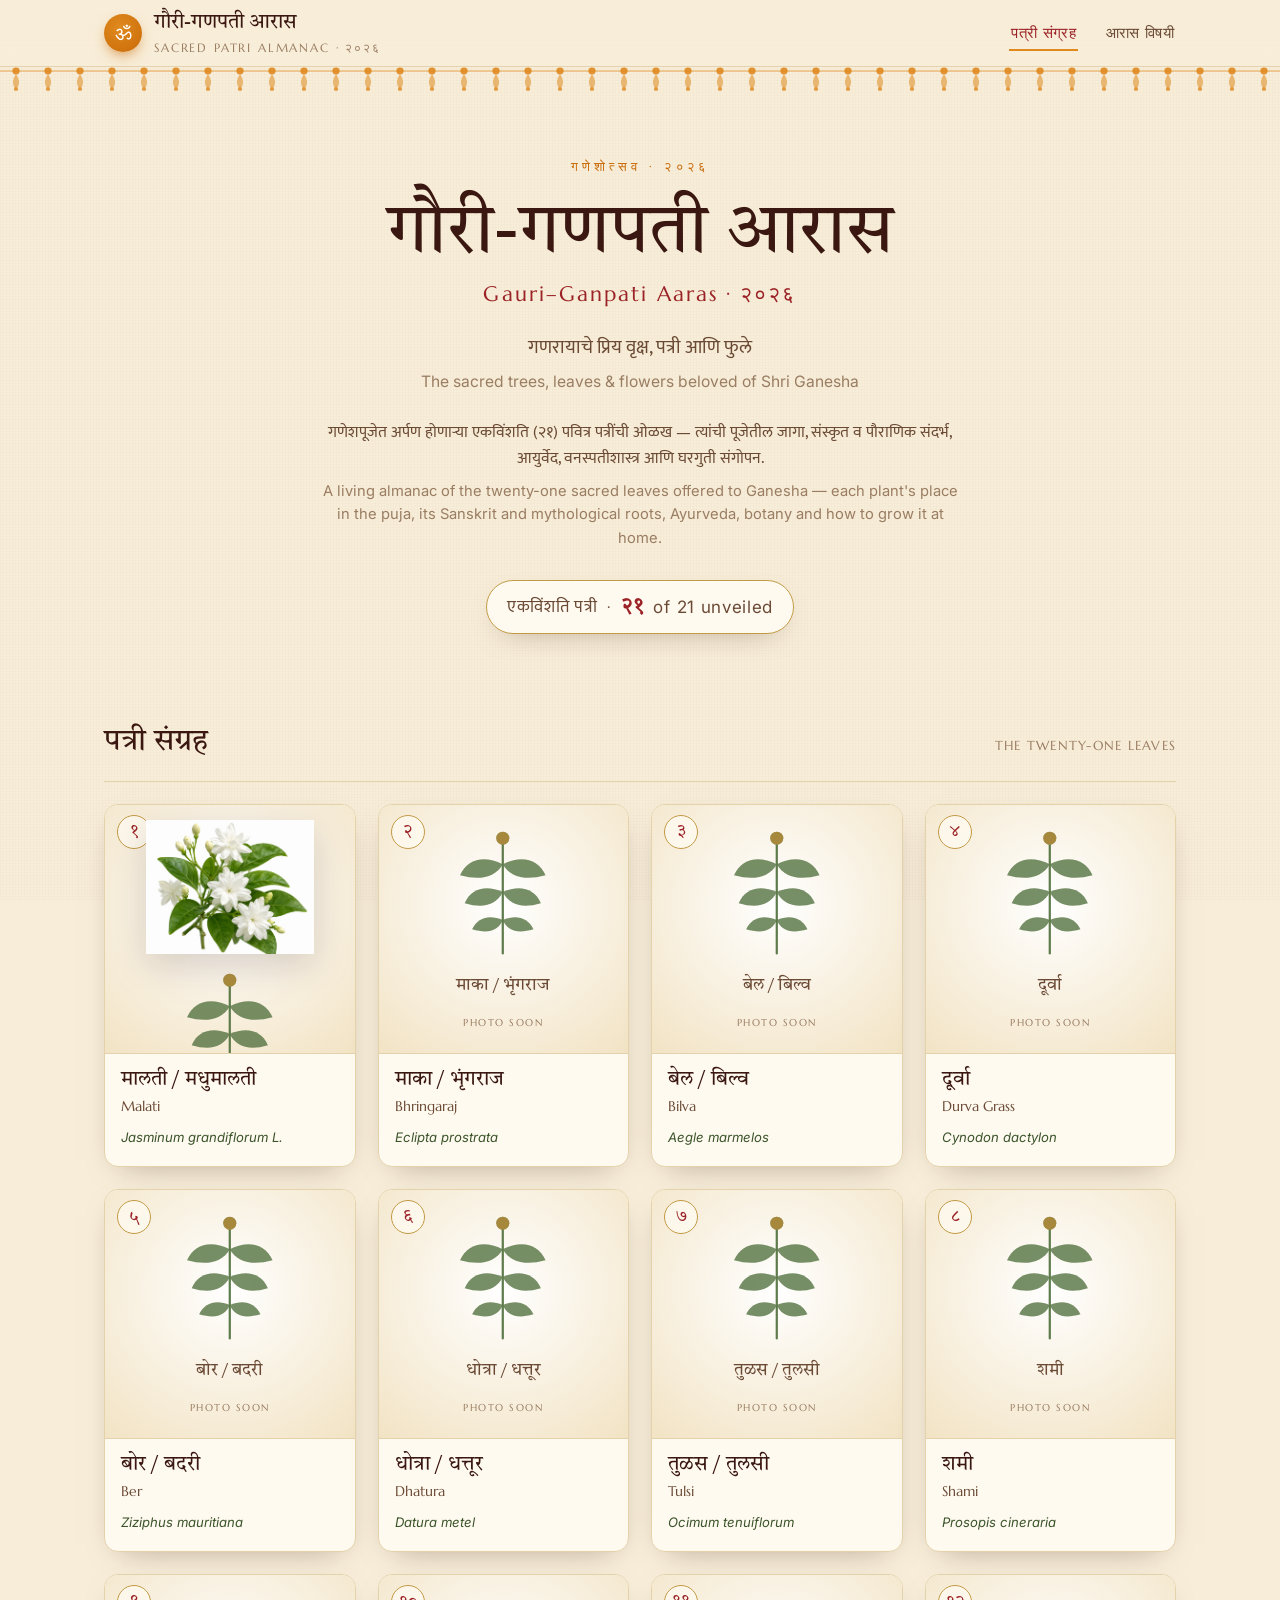
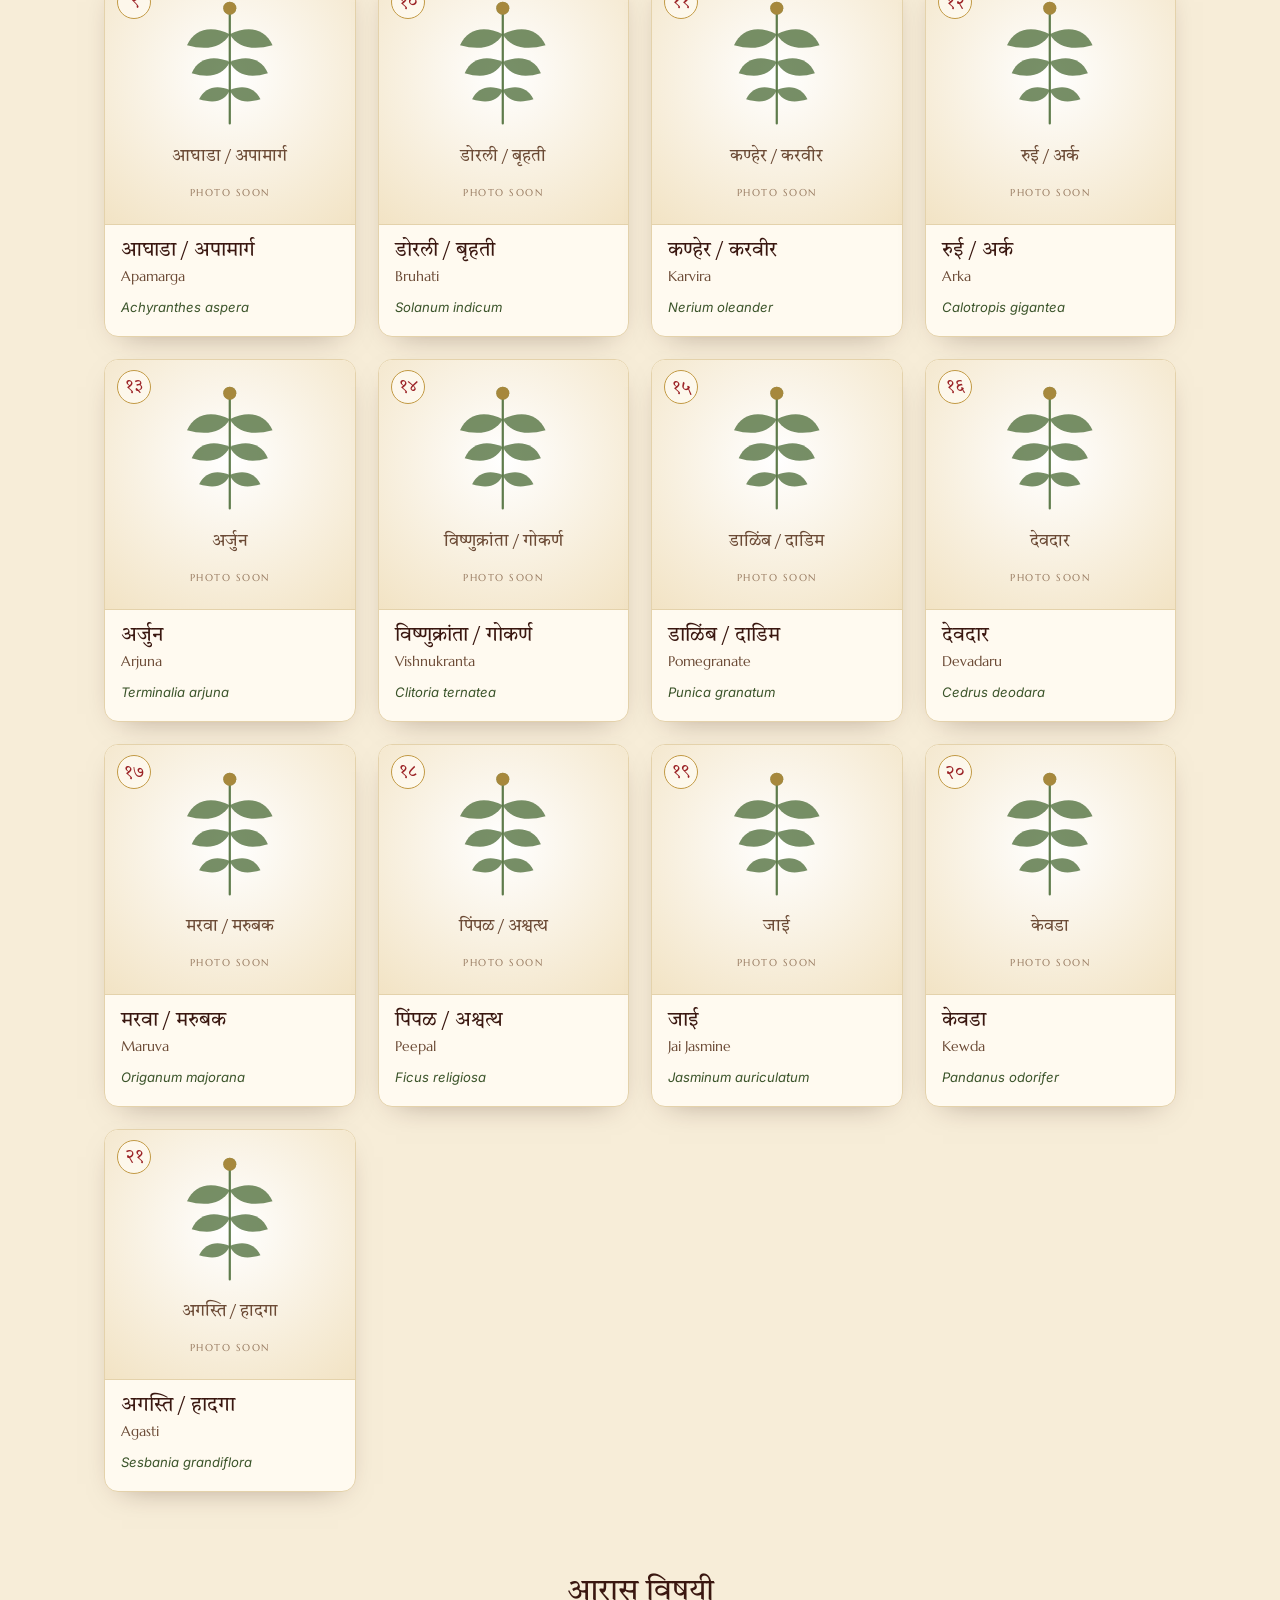
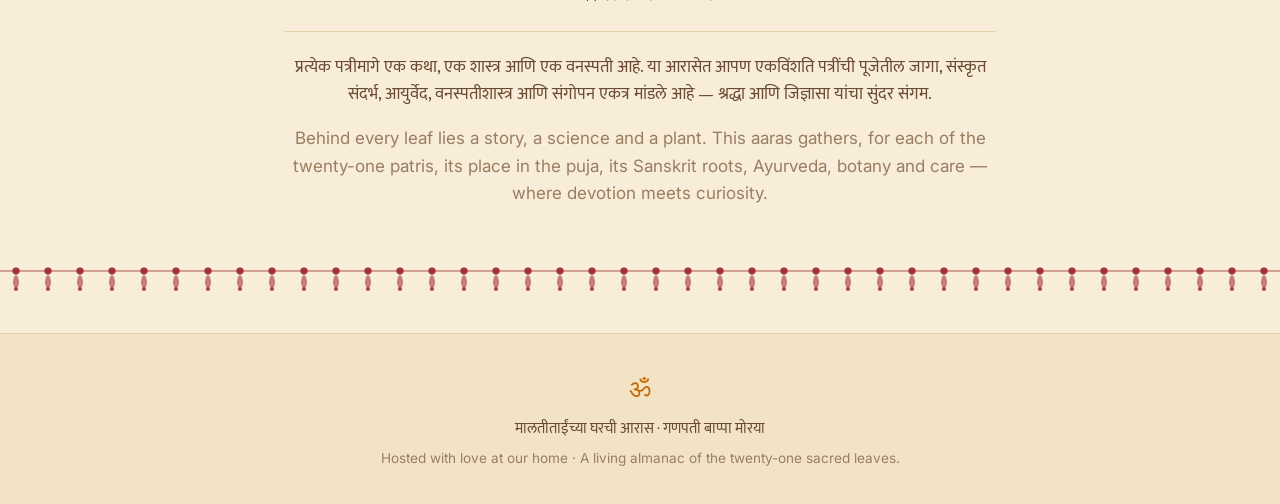
==== index.html @ 3f8cba04 "Ganpati 2026 Aaras website: bilingual 21-patri almanac Bilingual (Marathi + English) static site for" ====
<!doctype html>
<html lang="mr">
<head>
  <meta charset="utf-8">
  <meta name="viewport" content="width=device-width, initial-scale=1">
  <title>गौरी-गणपती आरास २०२६ · गणरायाचे प्रिय वृक्ष, पत्री आणि फुले</title>
  <meta name="description" content="गणेशपूजेतील एकविंशति (२१) पवित्र पत्रींची द्विभाषिक ओळख — पूजेतील स्थान, संस्कृत संदर्भ, आयुर्वेद, वनस्पतीशास्त्र आणि संगोपन. A bilingual almanac of the 21 sacred leaves offered to Ganesha.">
  <link rel="icon" href="data:image/svg+xml,%3Csvg xmlns='http://www.w3.org/2000/svg' viewBox='0 0 100 100'%3E%3Ccircle cx='50' cy='50' r='48' fill='%23e08a1e'/%3E%3Ctext x='50' y='68' font-size='58' text-anchor='middle' fill='%23fff'%3E%E0%A4%90%3C/text%3E%3C/svg%3E">
  <link rel="preconnect" href="https://fonts.googleapis.com">
  <link rel="preconnect" href="https://fonts.gstatic.com" crossorigin>
  <link href="https://fonts.googleapis.com/css2?family=Tiro+Devanagari+Marathi&family=Mukta:wght@300;400;500;600&family=Marcellus&family=Inter:wght@400;500&display=swap" rel="stylesheet">
  <link rel="stylesheet" href="assets/css/styles.css?v=2">
</head>
<body data-page="home">
  <div id="app"></div>
  <script src="assets/js/data.js?v=2"></script>
  <script src="assets/js/app.js?v=2"></script>
</body>
</html>
---- assets/css/styles.css ----
/* =====================================================================
   गौरी-गणपती आरास २०२६  —  Sacred Botanical Almanac
   Design system: sandalwood paper · temple maroon · marigold · leaf green
   ===================================================================== */

:root{
  /* --- surfaces --- */
  --paper:        #f7edd8;   /* sandalwood paper canvas */
  --paper-2:      #f2e3c4;   /* deeper paper, panels */
  --card:         #fffaf0;   /* raised specimen card */
  --edge:         #e4d2ab;   /* soft paper edge */

  /* --- ink --- */
  --ink:          #3a1710;   /* temple maroon-brown text */
  --ink-soft:     #6b4a35;   /* secondary text */
  --ink-faint:    #9a7d63;   /* captions */

  /* --- accents (festival: haldi–kumkum–marigold) --- */
  --saffron:      #e08a1e;
  --saffron-deep: #c96a08;
  --kumkum:       #9b2226;   /* temple red */
  --kumkum-deep:  #7a1519;
  --leaf:         #4e6e3a;   /* botanical green */
  --leaf-deep:    #3a5329;
  --gold:         #c29a45;   /* hairlines, plate borders */
  --gold-soft:    #d9be80;

  /* --- type --- */
  --dev-display: "Tiro Devanagari Marathi", serif;
  --dev-body:    "Mukta", sans-serif;
  --lat-display: "Marcellus", serif;
  --lat-body:    "Inter", system-ui, sans-serif;

  --shadow-card: 0 1px 0 #fff6 inset, 0 10px 30px -18px rgba(58,23,16,.5);
  --shadow-lift: 0 20px 48px -24px rgba(58,23,16,.55);
  --radius:      14px;
  --maxw:        1120px;
}

*{ box-sizing:border-box; }
html{ scroll-behavior:smooth; }
body{
  margin:0;
  background:
    radial-gradient(1200px 600px at 50% -10%, #fbf4e2 0%, transparent 60%),
    var(--paper);
  color:var(--ink);
  font-family:var(--lat-body);
  font-size:17px;
  line-height:1.6;
  -webkit-font-smoothing:antialiased;
}
/* subtle woven-paper texture */
body::before{
  content:""; position:fixed; inset:0; pointer-events:none; z-index:0;
  opacity:.5;
  background-image:
    repeating-linear-gradient(0deg, rgba(120,80,40,.035) 0 1px, transparent 1px 3px),
    repeating-linear-gradient(90deg, rgba(120,80,40,.03) 0 1px, transparent 1px 3px);
}
img{ max-width:100%; display:block; }
a{ color:inherit; }

.wrap{ max-width:var(--maxw); margin:0 auto; padding:0 24px; position:relative; z-index:1; }

/* language helpers */
.mr{ font-family:var(--dev-body); }
.mr-d{ font-family:var(--dev-display); }
.en{ font-family:var(--lat-body); }
[lang="en"]{ color:var(--ink-soft); }

.devnum{ font-family:var(--dev-display); }

/* ---------- torana (garland) divider ---------- */
.torana{ width:100%; height:26px; display:block; color:var(--saffron); }
.torana--maroon{ color:var(--kumkum); }

/* =====================================================================
   HEADER
   ===================================================================== */
.site-head{
  position:sticky; top:0; z-index:20;
  background:linear-gradient(#f7edd8f2,#f7edd8e6);
  backdrop-filter:blur(6px);
  border-bottom:1px solid var(--edge);
}
.site-head .wrap{ display:flex; align-items:center; gap:16px; height:66px; }
.brand{ display:flex; align-items:center; gap:12px; text-decoration:none; margin-right:auto; }
.brand .om{
  width:38px; height:38px; display:grid; place-items:center; flex:none;
  background:radial-gradient(circle at 40% 35%, var(--saffron), var(--saffron-deep));
  color:#fff; border-radius:50%; font-size:20px;
  box-shadow:0 6px 16px -6px var(--saffron-deep);
}
.brand b{ font-family:var(--dev-display); font-weight:400; font-size:20px; line-height:1; }
.brand small{ display:block; font-family:var(--lat-display); font-size:11.5px; letter-spacing:.16em;
  text-transform:uppercase; color:var(--ink-faint); margin-top:3px; }
.nav{ display:flex; gap:26px; }
.nav a{ text-decoration:none; font-family:var(--lat-display); font-size:15px; letter-spacing:.02em;
  color:var(--ink-soft); padding:6px 2px; border-bottom:2px solid transparent; }
.nav a:hover, .nav a.active{ color:var(--kumkum); border-color:var(--saffron); }

/* =====================================================================
   HERO (home)
   ===================================================================== */
.hero{ text-align:center; padding:64px 0 28px; }
.hero .kicker{
  font-family:var(--lat-display); letter-spacing:.32em; text-transform:uppercase;
  font-size:13px; color:var(--saffron-deep); margin:0 0 18px;
}
.hero h1{
  font-family:var(--dev-display); font-weight:400;
  font-size:clamp(2.4rem, 6vw, 4.4rem); line-height:1.08; margin:0;
  color:var(--ink); text-wrap:balance;
}
.hero .year{
  display:inline-block; font-family:var(--lat-display); color:var(--kumkum);
  font-size:clamp(1rem,2vw,1.3rem); letter-spacing:.1em; margin-top:6px;
}
.hero .theme{
  max-width:760px; margin:22px auto 0; font-size:1.18rem; color:var(--ink-soft);
  text-wrap:balance;
}
.hero .theme .en{ display:block; font-size:.98rem; color:var(--ink-faint); margin-top:6px; }
.hero .intro{ max-width:640px; margin:26px auto 0; color:var(--ink-soft); font-size:1rem; }
.hero .intro .en{ display:block; margin-top:8px; color:var(--ink-faint); font-size:.92rem; }

.count-pill{
  display:inline-flex; align-items:center; gap:10px; margin-top:30px;
  padding:9px 20px; border:1px solid var(--gold); border-radius:999px;
  background:var(--card); font-family:var(--lat-display); letter-spacing:.04em;
  color:var(--ink-soft); box-shadow:var(--shadow-card);
}
.count-pill b{ color:var(--kumkum); font-family:var(--dev-display); font-size:1.25em; }

/* =====================================================================
   PATRI GRID (home)
   ===================================================================== */
.grid-head{ display:flex; align-items:baseline; justify-content:space-between; gap:16px;
  margin:56px 0 22px; padding-bottom:14px; border-bottom:1px solid var(--edge); }
.grid-head h2{ font-family:var(--dev-display); font-weight:400; font-size:1.9rem; margin:0; }
.grid-head span{ font-family:var(--lat-display); color:var(--ink-faint); letter-spacing:.1em;
  text-transform:uppercase; font-size:12.5px; }

.grid{ display:grid; grid-template-columns:repeat(auto-fill,minmax(238px,1fr)); gap:22px; padding-bottom:20px; }

.card{
  position:relative; display:flex; flex-direction:column;
  background:var(--card); border:1px solid var(--edge); border-radius:var(--radius);
  overflow:hidden; text-decoration:none; color:inherit;
  box-shadow:var(--shadow-card); transition:transform .25s ease, box-shadow .25s ease;
}
.card--ready:hover{ transform:translateY(-6px);
  box-shadow:0 0 0 1px var(--gold), 0 24px 44px -20px rgba(201,106,8,.55), var(--shadow-lift); }
.card--ready:hover .card__plate{ background:radial-gradient(circle at 50% 38%, #fff, #fbeecb); }
.card--ready:hover .card__no{ background:var(--saffron); color:#fff; border-color:var(--saffron); }
.card__plate{
  position:relative; aspect-ratio:1/1; background:
    radial-gradient(circle at 50% 40%, #fff, var(--paper-2));
  display:grid; place-items:center; border-bottom:1px solid var(--edge); overflow:hidden;
}
.card__plate img{ width:82%; height:82%; object-fit:contain;
  filter:drop-shadow(0 12px 18px rgba(58,23,16,.18));
  transition:transform .5s cubic-bezier(.2,.7,.2,1); }
.card--ready:hover .card__plate img{ transform:scale(1.06) rotate(-1deg); }
.card__no{ transition:background .3s ease, color .3s ease, border-color .3s ease; }
.card__no{
  position:absolute; top:10px; left:12px; font-family:var(--dev-display);
  font-size:1.15rem; color:var(--kumkum);
  width:34px; height:34px; display:grid; place-items:center;
  border:1px solid var(--gold); border-radius:50%; background:#fffaf0cc;
}
.card__soon{
  position:absolute; inset:0; display:grid; place-items:center; gap:6px;
  background:repeating-linear-gradient(135deg,#f4e6c880 0 12px,#efe0bd80 12px 24px);
  color:var(--ink-faint); text-align:center;
}
.card__soon .leaf{ font-size:1.8rem; opacity:.6; }
.card__soon b{ font-family:var(--dev-display); color:var(--ink-soft); font-weight:400; }
.card__soon small{ font-family:var(--lat-display); letter-spacing:.14em; text-transform:uppercase; font-size:10.5px; }
.card__body{ padding:15px 16px 18px; }
.card__body h3{ font-family:var(--dev-display); font-weight:400; font-size:1.28rem; margin:0; line-height:1.15; }
.card__body .en{ display:block; font-family:var(--lat-display); color:var(--ink-soft); font-size:.9rem; margin-top:2px; }
.card__body em{ display:block; font-style:italic; color:var(--leaf-deep); font-size:.82rem; margin-top:9px; }

/* =====================================================================
   DETAIL PAGE
   ===================================================================== */
.detail-hero{ padding:38px 0 8px; }
.crumb{ font-family:var(--lat-display); letter-spacing:.06em; font-size:14px; color:var(--ink-faint);
  text-decoration:none; display:inline-flex; align-items:center; gap:8px; }
.crumb:hover{ color:var(--kumkum); }

.plate-row{ display:grid; grid-template-columns:1fr 1fr; gap:44px; align-items:center; margin-top:26px; }

.specimen{
  position:relative; background:radial-gradient(circle at 50% 42%, #fff, var(--paper-2));
  border:1px solid var(--gold); border-radius:var(--radius); padding:30px;
  box-shadow:var(--shadow-lift); aspect-ratio:1/1; display:grid; place-items:center;
}
.specimen::after{ content:""; position:absolute; inset:10px; border:1px solid var(--gold-soft);
  border-radius:8px; pointer-events:none; }
.specimen img{ width:88%; height:88%; object-fit:contain;
  filter:drop-shadow(0 20px 26px rgba(58,23,16,.22)); }
.specimen .plate-no{
  position:absolute; top:16px; right:18px; font-family:var(--dev-display); color:var(--kumkum);
  text-align:right; line-height:1;
}
.specimen .plate-no b{ font-size:2rem; font-weight:400; display:block; }
.specimen .plate-no small{ font-family:var(--lat-display); letter-spacing:.2em; font-size:10px;
  text-transform:uppercase; color:var(--ink-faint); }

.intro-col .tagline{ font-family:var(--lat-display); letter-spacing:.2em; text-transform:uppercase;
  font-size:12.5px; color:var(--saffron-deep); margin:0 0 12px; }
.intro-col h1{ font-family:var(--dev-display); font-weight:400; font-size:clamp(2.2rem,5vw,3.4rem);
  line-height:1.1; margin:0; text-wrap:balance; }
.intro-col .latin{ font-family:var(--lat-display); font-size:1.35rem; color:var(--ink-soft); margin:4px 0 0; }
.intro-col .binom{ font-style:italic; color:var(--leaf-deep); font-size:1.02rem; margin:12px 0 0; }
.intro-col .binom span{ font-style:normal; color:var(--ink-faint); }

.mantra-card{
  margin-top:22px; background:linear-gradient(180deg,#fff7e6,#fbeecb);
  border:1px solid var(--gold); border-left:4px solid var(--saffron);
  border-radius:12px; padding:18px 20px; box-shadow:var(--shadow-card);
}
.mantra-card .deity{ font-family:var(--lat-display); letter-spacing:.12em; text-transform:uppercase;
  font-size:11.5px; color:var(--kumkum); margin:0 0 8px; }
.mantra-card .mantra{ font-family:var(--dev-display); font-size:1.4rem; line-height:1.4; color:var(--ink); margin:0; }
.mantra-card .mean{ font-size:.9rem; color:var(--ink-soft); margin:10px 0 0; }
.mantra-card .mean .en{ display:block; color:var(--ink-faint); margin-top:3px; }
.mantra-card--await{ background:linear-gradient(180deg,#fbf3e0,#f4e7c8); border-left-color:var(--gold);
  animation:none !important; }

/* section flow */
.sections{ margin:52px 0; display:grid; gap:26px; }
.sec{
  background:var(--card); border:1px solid var(--edge); border-radius:var(--radius);
  padding:26px 30px; box-shadow:var(--shadow-card); position:relative;
}
.sec > h2{ display:flex; align-items:center; gap:12px; margin:0 0 4px;
  font-family:var(--dev-display); font-weight:400; font-size:1.55rem; }
.sec > h2 .icon{ font-size:1.5rem; line-height:1; }
.sec > h2 .en{ font-family:var(--lat-display); font-size:1rem; color:var(--ink-faint); letter-spacing:.04em; }
.sec .rule{ height:1px; background:linear-gradient(90deg,var(--gold),transparent); margin:14px 0 18px; }

.bilist{ list-style:none; margin:0; padding:0; display:grid; gap:15px; }
.bilist li{ padding-left:22px; position:relative; }
.bilist li::before{ content:"❁"; position:absolute; left:0; top:1px; color:var(--saffron); font-size:.85rem; }
.bilist .mr{ display:block; }
.bilist .en{ display:block; color:var(--ink-faint); font-size:.92rem; margin-top:3px; }

.sec-note{ margin-top:18px; font-size:.86rem; color:var(--ink-soft);
  background:#f6e7c6; border:1px dashed var(--gold); border-radius:10px; padding:12px 15px; }
.sec-note .en{ display:block; color:var(--ink-faint); margin-top:5px; }

/* botany fact table */
.facts{ display:grid; grid-template-columns:repeat(auto-fit,minmax(160px,1fr)); gap:1px;
  background:var(--edge); border:1px solid var(--edge); border-radius:10px; overflow:hidden; margin-bottom:20px; }
.facts div{ background:var(--card); padding:12px 14px; }
.facts dt{ font-family:var(--lat-display); font-size:11px; letter-spacing:.12em; text-transform:uppercase;
  color:var(--ink-faint); margin:0; }
.facts dd{ margin:5px 0 0; font-size:1.02rem; color:var(--ink); }
.facts dd.mr{ font-family:var(--dev-body); }

/* care grid */
.care{ display:grid; grid-template-columns:repeat(auto-fit,minmax(210px,1fr)); gap:16px; }
.care .cell{ background:var(--paper); border:1px solid var(--edge); border-radius:12px; padding:16px; }
.care .cell .top{ display:flex; align-items:center; gap:10px; margin-bottom:8px; }
.care .cell .em{ font-size:1.5rem; }
.care .cell .label{ font-family:var(--dev-display); font-size:1.15rem; }
.care .cell .label .en{ display:block; font-family:var(--lat-display); font-size:.72rem;
  letter-spacing:.1em; text-transform:uppercase; color:var(--ink-faint); }
.care .cell p{ margin:0; font-size:.92rem; }
.care .cell .en{ display:block; color:var(--ink-faint); font-size:.85rem; margin-top:5px; }

/* fun-fact callout */
.sec--fact{ background:linear-gradient(180deg,#fff6df,#f8e9c4); border-color:var(--gold); }
.callout{ border:1px solid var(--gold); border-radius:12px; padding:20px 22px; background:#fffdf6; }
.callout h3{ font-family:var(--dev-display); font-weight:400; color:var(--kumkum); font-size:1.3rem; margin:0 0 4px; }
.callout h3 .en{ display:block; font-family:var(--lat-display); font-size:.85rem; color:var(--ink-faint);
  letter-spacing:.08em; text-transform:uppercase; margin-top:3px; }

/* references */
.refs{ font-size:.9rem; }
.refs ol{ margin:0; padding-left:20px; display:grid; gap:12px; color:var(--ink-soft); }
.refs .en{ display:block; color:var(--ink-faint); font-size:.85rem; margin-top:3px; }

/* prev/next */
.pager{ display:flex; justify-content:space-between; gap:16px; margin:10px 0 50px; }
.pager a{ text-decoration:none; font-family:var(--lat-display); color:var(--ink-soft);
  border:1px solid var(--edge); border-radius:10px; padding:12px 18px; background:var(--card);
  box-shadow:var(--shadow-card); }
.pager a:hover{ color:var(--kumkum); border-color:var(--gold); }
.pager a.disabled{ opacity:.4; pointer-events:none; }

/* =====================================================================
   FOOTER
   ===================================================================== */
.site-foot{ margin-top:40px; border-top:1px solid var(--edge); background:var(--paper-2); }
.site-foot .wrap{ padding:34px 24px; text-align:center; color:var(--ink-soft); }
.site-foot .om{ font-size:1.6rem; color:var(--saffron-deep); }
.site-foot p{ margin:8px 0 0; font-size:.92rem; }
.site-foot .en{ color:var(--ink-faint); font-size:.85rem; }

/* =====================================================================
   RESPONSIVE
   ===================================================================== */
@media (max-width:820px){
  .plate-row{ grid-template-columns:1fr; gap:26px; }
  .specimen{ max-width:420px; margin:0 auto; }
  .nav{ display:none; }
  .sec{ padding:22px 20px; }
}
@media (max-width:520px){
  body{ font-size:16px; }
  .hero{ padding:44px 0 18px; }
}

/* =====================================================================
   MOTION  —  scroll reveal, load-in, glow
   ===================================================================== */
@keyframes fadeUp{ from{ opacity:0; transform:translateY(22px); } to{ opacity:1; transform:none; } }
@keyframes floatY{ 0%,100%{ transform:translateY(0); } 50%{ transform:translateY(-7px); } }
@keyframes mantraGlow{
  0%,100%{ box-shadow:var(--shadow-card); }
  50%{ box-shadow:var(--shadow-card), 0 0 26px -6px rgba(224,138,30,.55); } }

/* scroll-reveal: JS adds .reveal (start hidden) then .in (animate in) */
.reveal{ opacity:0; transform:translateY(22px); }
.reveal.in{ animation:fadeUp .7s cubic-bezier(.2,.7,.2,1) both; }

/* hero load-in (staggered via nth-child) */
.hero.enter > .wrap > *{ opacity:0; animation:fadeUp .8s cubic-bezier(.2,.7,.2,1) both; }
.hero.enter > .wrap > *:nth-child(1){ animation-delay:.05s; }
.hero.enter > .wrap > *:nth-child(2){ animation-delay:.14s; }
.hero.enter > .wrap > *:nth-child(3){ animation-delay:.22s; }
.hero.enter > .wrap > *:nth-child(4){ animation-delay:.30s; }
.hero.enter > .wrap > *:nth-child(5){ animation-delay:.40s; }
.hero.enter > .wrap > *:nth-child(6){ animation-delay:.50s; }

/* detail specimen gentle float + mantra breathing glow */
.specimen{ animation:floatY 7s ease-in-out infinite; }
.mantra-card{ animation:mantraGlow 5.5s ease-in-out infinite; }

/* nav underline slide */
.nav a{ position:relative; border-bottom:0 !important; }
.nav a::after{ content:""; position:absolute; left:0; right:100%; bottom:0; height:2px;
  background:var(--saffron); transition:right .3s cubic-bezier(.2,.7,.2,1); }
.nav a:hover::after, .nav a.active::after{ right:0; }

/* section headers: soft entrance of the gold rule */
.sec .rule{ transform-origin:left; }
.reveal.in .rule{ animation:ruleGrow .8s .15s ease both; }
@keyframes ruleGrow{ from{ transform:scaleX(0); } to{ transform:scaleX(1); } }

/* pager hover nudge */
.pager a{ transition:transform .25s ease, color .25s ease, border-color .25s ease, box-shadow .25s ease; }
.pager a:first-child:hover{ transform:translateX(-4px); }
.pager a:last-child:hover{ transform:translateX(4px); }

/* care + fact cells gentle hover */
.care .cell, .facts div{ transition:transform .25s ease, box-shadow .25s ease; }
.care .cell:hover{ transform:translateY(-3px); box-shadow:var(--shadow-card); }

/* =====================================================================
   PLACEHOLDER SPECIMEN PLATE  (when a real photo isn't added yet)
   ===================================================================== */
.plate-ph{ display:grid; place-items:center; width:86%; height:86%; text-align:center; gap:10px; }
.plate-ph svg{ width:44%; max-width:150px; color:var(--leaf); opacity:.9; }
.card__plate .plate-ph svg{ width:52%; }
.plate-ph .ph-name{ font-family:var(--dev-display); color:var(--ink-soft); font-size:1.05rem; line-height:1.1; }
.plate-ph .ph-tag{ font-family:var(--lat-display); letter-spacing:.16em; text-transform:uppercase;
  font-size:9.5px; color:var(--ink-faint); }
.specimen .plate-ph .ph-name{ font-size:1.5rem; color:var(--leaf-deep); }
.specimen .plate-ph .ph-tag{ font-size:11px; }

/* motion honour — must stay last */
@media (prefers-reduced-motion:reduce){
  *{ transition:none !important; animation:none !important; scroll-behavior:auto !important; }
  .reveal{ opacity:1 !important; transform:none !important; }
}
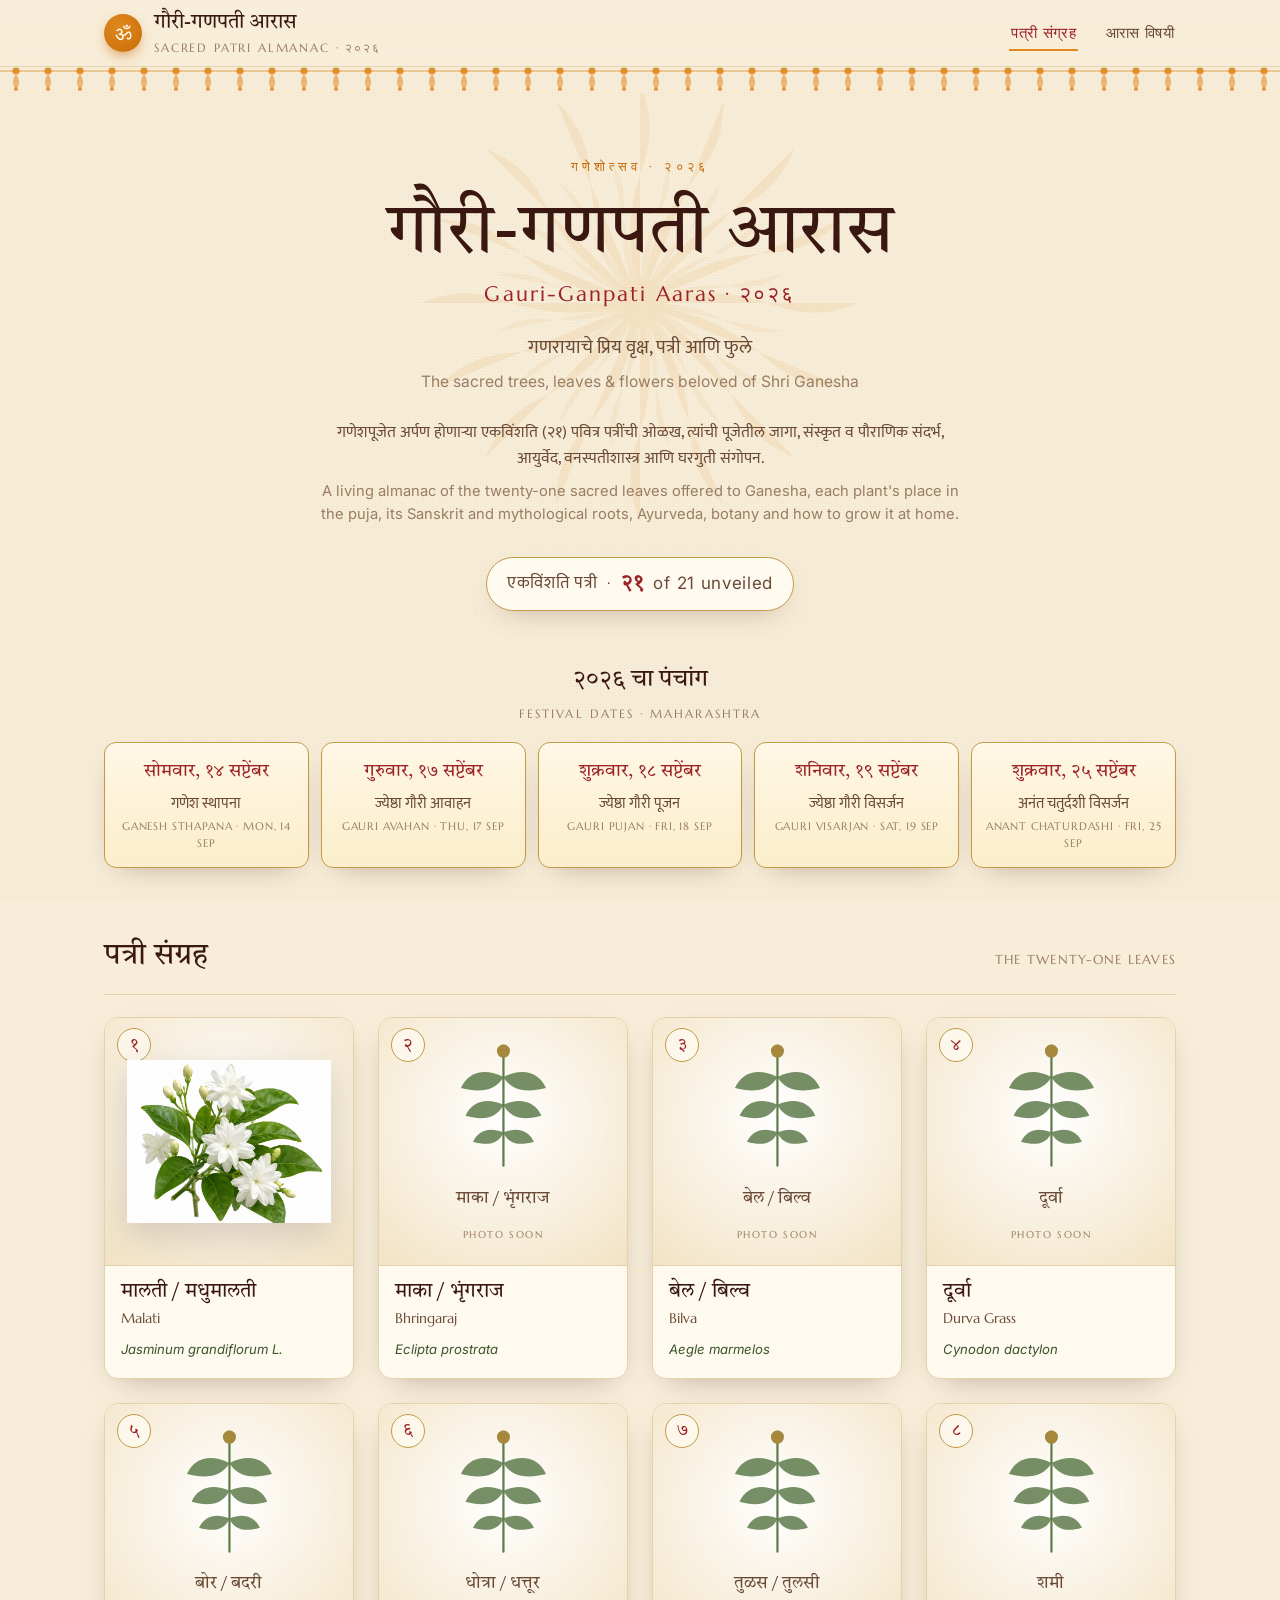
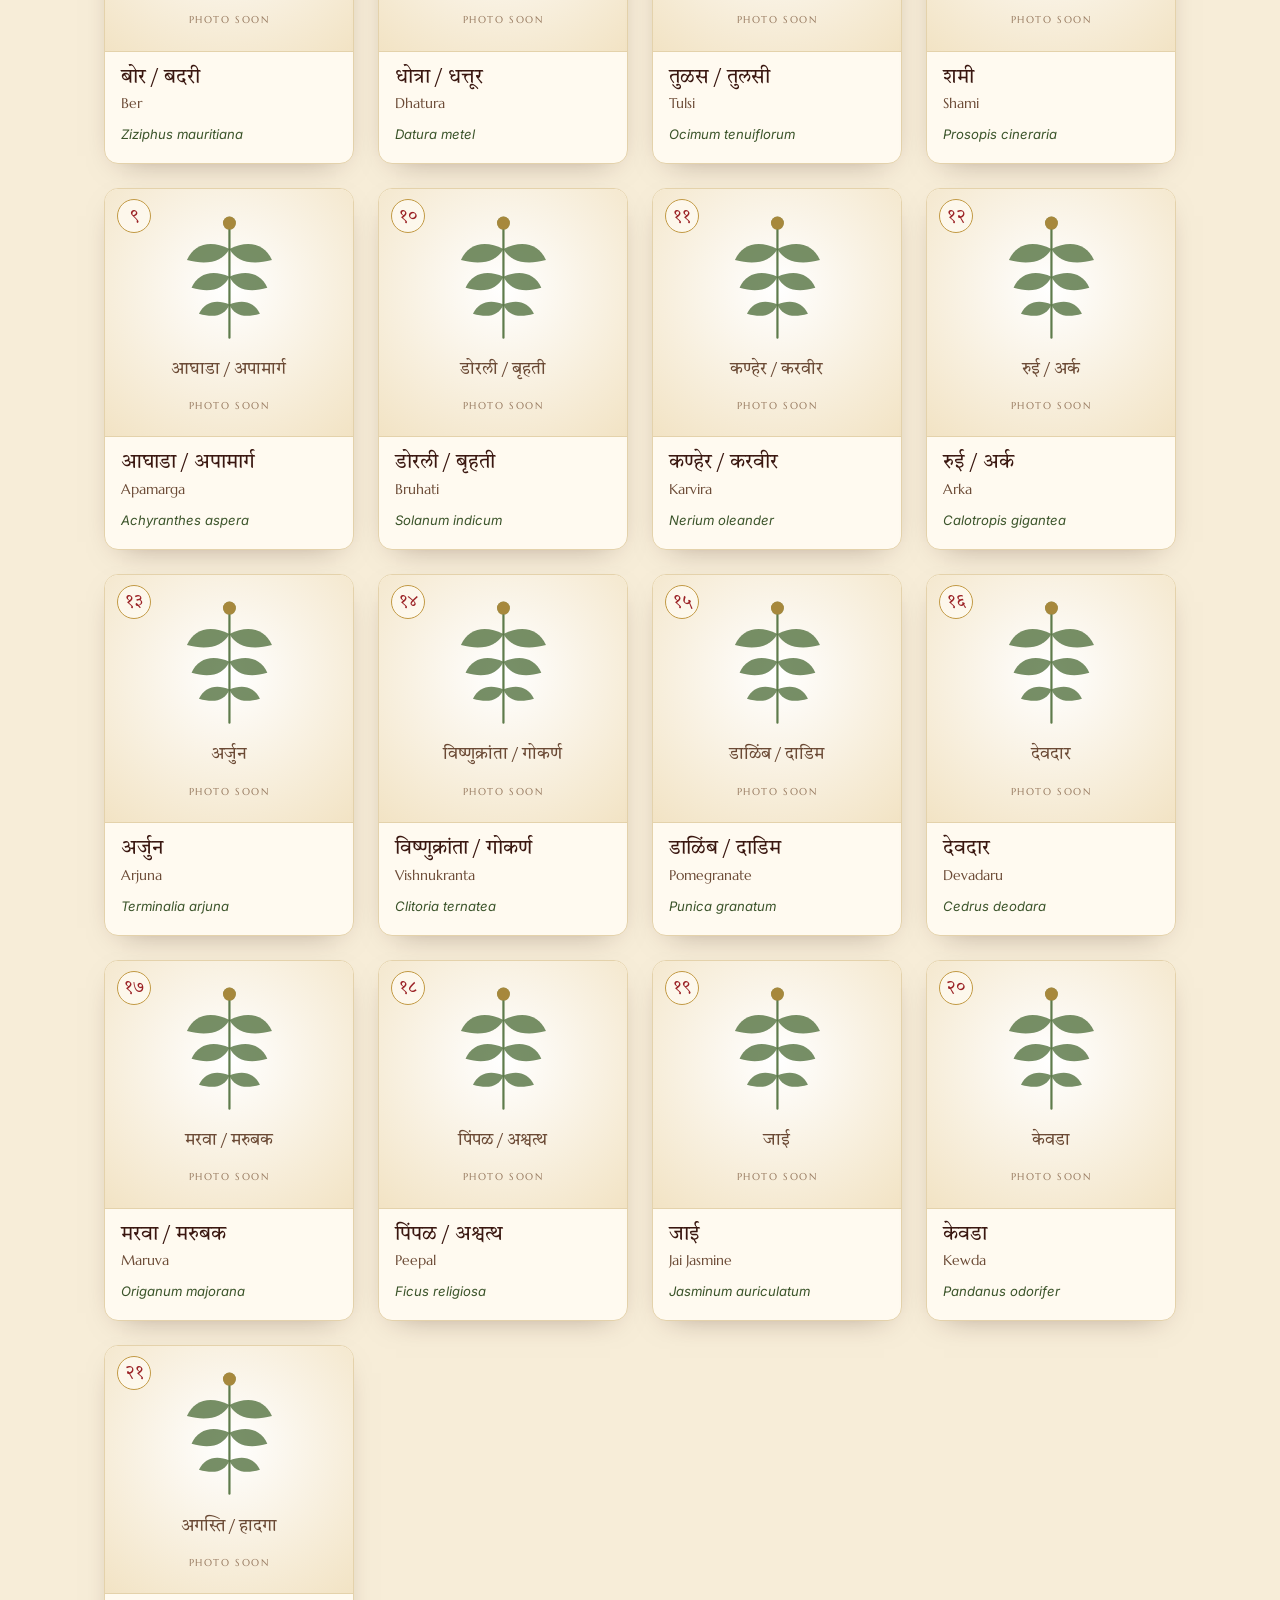
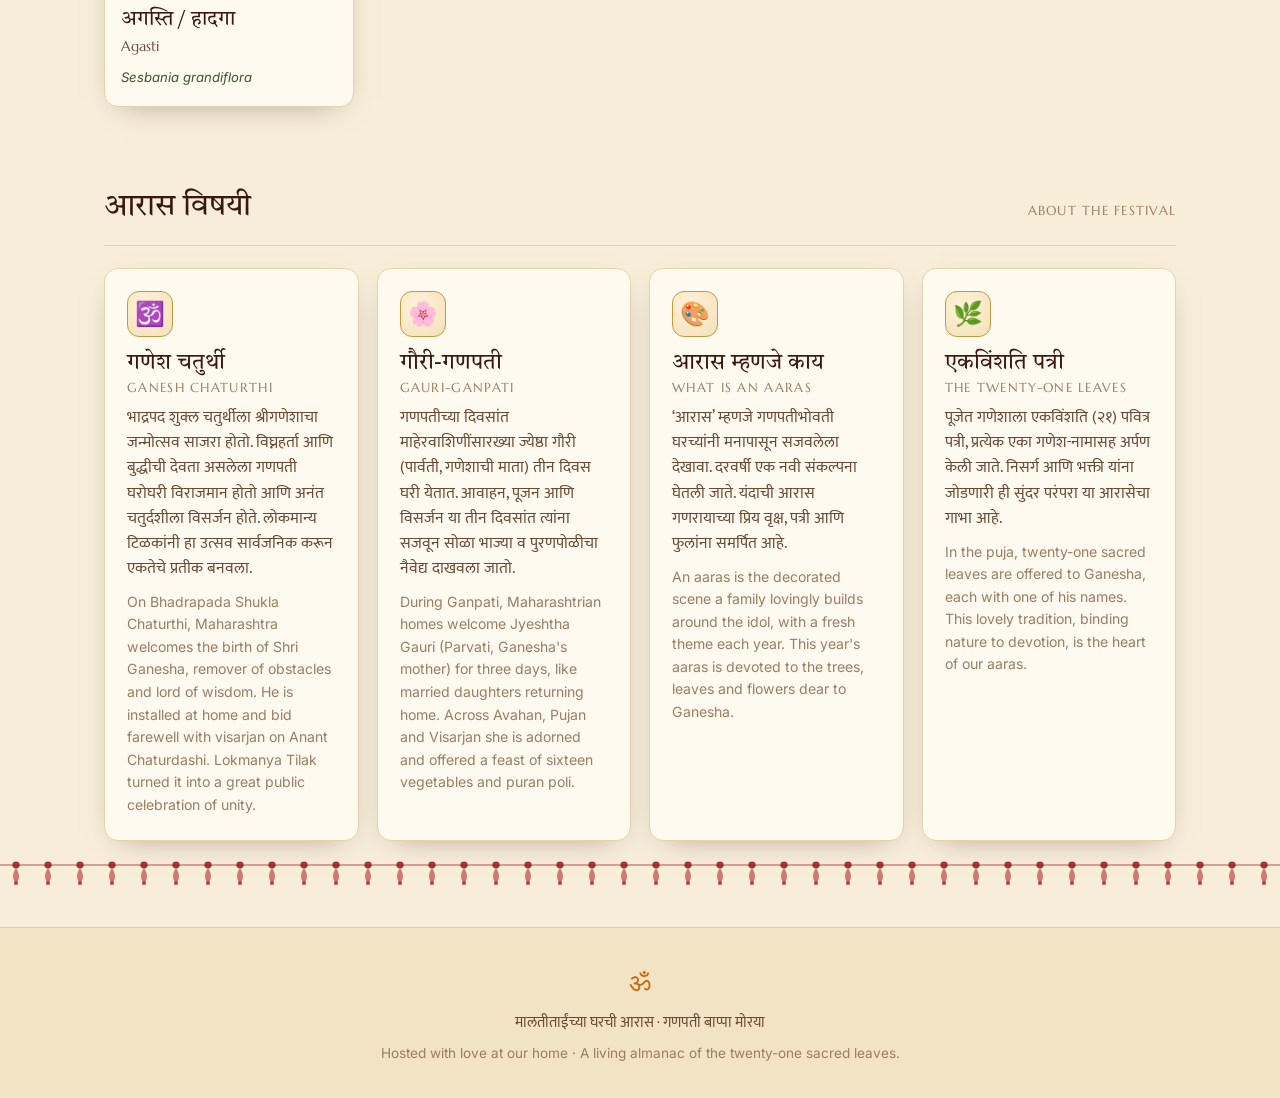
==== commit 4bae43c5: "Deepen festival content, mobile-first redesign, remove dashes - Add festival deep-dive (Ganesh Chatu" ====
--- a/index.html
+++ b/index.html
@@ -4,16 +4,16 @@
   <meta charset="utf-8">
   <meta name="viewport" content="width=device-width, initial-scale=1">
   <title>गौरी-गणपती आरास २०२६ · गणरायाचे प्रिय वृक्ष, पत्री आणि फुले</title>
-  <meta name="description" content="गणेशपूजेतील एकविंशति (२१) पवित्र पत्रींची द्विभाषिक ओळख — पूजेतील स्थान, संस्कृत संदर्भ, आयुर्वेद, वनस्पतीशास्त्र आणि संगोपन. A bilingual almanac of the 21 sacred leaves offered to Ganesha.">
+  <meta name="description" content="गणेशपूजेतील एकविंशति (२१) पवित्र पत्रींची द्विभाषिक ओळख, पूजेतील स्थान, संस्कृत संदर्भ, आयुर्वेद, वनस्पतीशास्त्र आणि संगोपन. A bilingual almanac of the 21 sacred leaves offered to Ganesha.">
   <link rel="icon" href="data:image/svg+xml,%3Csvg xmlns='http://www.w3.org/2000/svg' viewBox='0 0 100 100'%3E%3Ccircle cx='50' cy='50' r='48' fill='%23e08a1e'/%3E%3Ctext x='50' y='68' font-size='58' text-anchor='middle' fill='%23fff'%3E%E0%A4%90%3C/text%3E%3C/svg%3E">
   <link rel="preconnect" href="https://fonts.googleapis.com">
   <link rel="preconnect" href="https://fonts.gstatic.com" crossorigin>
   <link href="https://fonts.googleapis.com/css2?family=Tiro+Devanagari+Marathi&family=Mukta:wght@300;400;500;600&family=Marcellus&family=Inter:wght@400;500&display=swap" rel="stylesheet">
-  <link rel="stylesheet" href="assets/css/styles.css?v=2">
+  <link rel="stylesheet" href="assets/css/styles.css?v=4">
 </head>
 <body data-page="home">
   <div id="app"></div>
-  <script src="assets/js/data.js?v=2"></script>
-  <script src="assets/js/app.js?v=2"></script>
+  <script src="assets/js/data.js?v=4"></script>
+  <script src="assets/js/app.js?v=4"></script>
 </body>
 </html>
--- a/assets/css/styles.css
+++ b/assets/css/styles.css
@@ -1,5 +1,5 @@
 /* =====================================================================
-   गौरी-गणपती आरास २०२६  —  Sacred Botanical Almanac
+   गौरी-गणपती आरास २०२६ ,  Sacred Botanical Almanac
    Design system: sandalwood paper · temple maroon · marigold · leaf green
    ===================================================================== */
 
@@ -15,7 +15,7 @@
   --ink-soft:     #6b4a35;   /* secondary text */
   --ink-faint:    #9a7d63;   /* captions */
 
-  /* --- accents (festival: haldi–kumkum–marigold) --- */
+  /* --- accents (festival: haldi-kumkum-marigold) --- */
   --saffron:      #e08a1e;
   --saffron-deep: #c96a08;
   --kumkum:       #9b2226;   /* temple red */
@@ -38,6 +38,7 @@
 }
 
 *{ box-sizing:border-box; }
+[hidden]{ display:none !important; }   /* keep hidden placeholders truly hidden */
 html{ scroll-behavior:smooth; }
 body{
   margin:0;
@@ -133,6 +134,61 @@
 }
 .count-pill b{ color:var(--kumkum); font-family:var(--dev-display); font-size:1.25em; }
 
+/* faint lotus mandala behind the hero */
+.hero{ position:relative; overflow:hidden; }
+.hero-mandala{
+  position:absolute; top:-70px; left:50%; transform:translateX(-50%);
+  width:min(560px,120vw); height:auto; color:var(--saffron);
+  opacity:.10; pointer-events:none; z-index:0;
+  animation:spin 90s linear infinite;
+}
+.hero .wrap{ position:relative; z-index:1; }
+@keyframes spin{ to{ transform:translateX(-50%) rotate(360deg); } }
+
+/* =====================================================================
+   DATES RIBBON (home)
+   ===================================================================== */
+.dates-strip{ margin-top:14px; }
+.dates-strip .wrap{ padding-top:8px; padding-bottom:8px; }
+.dates-head{ text-align:center; margin-bottom:16px; }
+.dates-head .mr-d{ font-size:1.5rem; color:var(--ink); display:block; }
+.dates-head .en{ font-family:var(--lat-display); letter-spacing:.18em; text-transform:uppercase;
+  font-size:11.5px; color:var(--ink-faint); }
+.dates{ display:flex; flex-wrap:wrap; gap:12px; justify-content:center; }
+.date-chip{
+  flex:1 1 150px; max-width:210px; text-align:center;
+  background:linear-gradient(180deg,#fff7e6,#fbeecb);
+  border:1px solid var(--gold); border-radius:12px; padding:14px 12px;
+  box-shadow:var(--shadow-card);
+}
+.date-chip b{ display:block; font-family:var(--dev-display); font-weight:400; font-size:1.15rem; color:var(--kumkum); }
+.date-chip .dlabel{ display:block; margin-top:5px; }
+.date-chip .dlabel.mr{ font-size:.95rem; color:var(--ink-soft); }
+.date-chip .dlabel.en{ font-family:var(--lat-display); font-size:10.5px; letter-spacing:.08em;
+  text-transform:uppercase; color:var(--ink-faint); margin-top:3px; }
+
+/* =====================================================================
+   FESTIVAL "ABOUT" (home)
+   ===================================================================== */
+.festival{ margin-bottom:20px; }
+.fgrid{ display:grid; grid-template-columns:repeat(auto-fit,minmax(240px,1fr)); gap:18px; }
+.fcard{
+  background:var(--card); border:1px solid var(--edge); border-radius:var(--radius);
+  padding:22px 22px 24px; box-shadow:var(--shadow-card);
+  transition:transform .25s ease, box-shadow .25s ease;
+}
+.fcard:hover{ transform:translateY(-4px); box-shadow:var(--shadow-lift); }
+.fcard .fic{
+  width:46px; height:46px; display:grid; place-items:center; font-size:1.5rem;
+  background:radial-gradient(circle at 40% 35%, #fff3dc, #f3e0b6);
+  border:1px solid var(--gold); border-radius:12px; margin-bottom:14px;
+}
+.fcard h3{ font-family:var(--dev-display); font-weight:400; font-size:1.4rem; margin:0 0 10px; line-height:1.15; }
+.fcard h3 .en{ display:block; font-family:var(--lat-display); font-size:.82rem; letter-spacing:.1em;
+  text-transform:uppercase; color:var(--ink-faint); margin-top:3px; }
+.fcard .mr{ margin:0; color:var(--ink-soft); font-size:.98rem; }
+.fcard .en{ display:block; margin:10px 0 0; color:var(--ink-faint); font-size:.88rem; }
+
 /* =====================================================================
    PATRI GRID (home)
    ===================================================================== */
@@ -142,7 +198,10 @@
 .grid-head span{ font-family:var(--lat-display); color:var(--ink-faint); letter-spacing:.1em;
   text-transform:uppercase; font-size:12.5px; }
 
-.grid{ display:grid; grid-template-columns:repeat(auto-fill,minmax(238px,1fr)); gap:22px; padding-bottom:20px; }
+/* mobile-first: two comfortable columns on a phone, more as space allows */
+.grid{ display:grid; grid-template-columns:repeat(auto-fill,minmax(150px,1fr)); gap:14px; padding-bottom:20px; }
+@media (min-width:560px){ .grid{ grid-template-columns:repeat(auto-fill,minmax(200px,1fr)); gap:20px; } }
+@media (min-width:900px){ .grid{ grid-template-columns:repeat(auto-fill,minmax(224px,1fr)); gap:24px; } }
 
 .card{
   position:relative; display:flex; flex-direction:column;
@@ -203,8 +262,9 @@
 .specimen img{ width:88%; height:88%; object-fit:contain;
   filter:drop-shadow(0 20px 26px rgba(58,23,16,.22)); }
 .specimen .plate-no{
-  position:absolute; top:16px; right:18px; font-family:var(--dev-display); color:var(--kumkum);
-  text-align:right; line-height:1;
+  position:absolute; top:12px; right:12px; z-index:2; font-family:var(--dev-display); color:var(--kumkum);
+  text-align:center; line-height:1; padding:6px 9px; border-radius:10px;
+  background:#fffaf0d9; border:1px solid var(--gold-soft); backdrop-filter:blur(2px);
 }
 .specimen .plate-no b{ font-size:2rem; font-weight:400; display:block; }
 .specimen .plate-no small{ font-family:var(--lat-display); letter-spacing:.2em; font-size:10px;
@@ -303,21 +363,65 @@
 .site-foot .en{ color:var(--ink-faint); font-size:.85rem; }
 
 /* =====================================================================
-   RESPONSIVE
-   ===================================================================== */
+   RESPONSIVE  (mobile-first refinements; most people open this on a phone)
+   ===================================================================== */
+p{ overflow-wrap:break-word; }
+.binom, .facts dd{ overflow-wrap:anywhere; }
+
 @media (max-width:820px){
-  .plate-row{ grid-template-columns:1fr; gap:26px; }
-  .specimen{ max-width:420px; margin:0 auto; }
-  .nav{ display:none; }
-  .sec{ padding:22px 20px; }
-}
-@media (max-width:520px){
-  body{ font-size:16px; }
-  .hero{ padding:44px 0 18px; }
-}
-
-/* =====================================================================
-   MOTION  —  scroll reveal, load-in, glow
+  .plate-row{ grid-template-columns:1fr; gap:22px; }
+  .specimen{ max-width:380px; margin:0 auto; padding:22px; }
+  .sec{ padding:22px 18px; }
+}
+
+/* tablets and large phones */
+@media (max-width:640px){
+  .wrap{ padding:0 16px; }
+  .site-head .wrap{ height:58px; gap:10px; }
+  .brand .om{ width:34px; height:34px; font-size:18px; }
+  .brand b{ font-size:17px; }
+  .brand small{ display:none; }
+  .nav{ gap:14px; }
+  .nav a{ font-size:13px; letter-spacing:0; }
+
+  .hero{ padding:40px 0 12px; }
+  .hero .kicker{ letter-spacing:.22em; font-size:11.5px; margin-bottom:12px; }
+  .hero .theme{ font-size:1.05rem; margin-top:16px; }
+  .hero .intro{ margin-top:18px; }
+  .count-pill{ margin-top:22px; font-size:.9rem; padding:8px 16px; }
+
+  .grid-head{ margin:38px 0 16px; }
+  .grid-head h2{ font-size:1.5rem; }
+  .grid-head span{ font-size:10.5px; }
+
+  .card__body{ padding:12px 12px 14px; }
+  .card__body h3{ font-size:1.08rem; }
+  .card__body .en{ font-size:.82rem; }
+  .card__body em{ font-size:.72rem; margin-top:6px; }
+  .card__no{ width:28px; height:28px; font-size:1rem; top:8px; left:8px; }
+
+  .dates-head .mr-d{ font-size:1.25rem; }
+  .fcard{ padding:18px 18px 20px; }
+  .fcard h3{ font-size:1.25rem; }
+
+  .detail-hero{ padding:22px 0 4px; }
+  .intro-col .tagline{ letter-spacing:.14em; font-size:11px; }
+  .mantra-card .mantra{ font-size:1.15rem; }
+  .sec > h2{ font-size:1.3rem; flex-wrap:wrap; gap:8px; }
+  .sec > h2 .en{ flex-basis:100%; }
+  .care{ grid-template-columns:1fr; }
+  .pager a{ padding:10px 12px; font-size:.88rem; }
+}
+
+/* small phones */
+@media (max-width:380px){
+  body{ font-size:15.5px; }
+  .grid{ gap:12px; }
+  .card__body h3{ font-size:1rem; }
+}
+
+/* =====================================================================
+   MOTION ,  scroll reveal, load-in, glow
    ===================================================================== */
 @keyframes fadeUp{ from{ opacity:0; transform:translateY(22px); } to{ opacity:1; transform:none; } }
 @keyframes floatY{ 0%,100%{ transform:translateY(0); } 50%{ transform:translateY(-7px); } }
@@ -374,7 +478,7 @@
 .specimen .plate-ph .ph-name{ font-size:1.5rem; color:var(--leaf-deep); }
 .specimen .plate-ph .ph-tag{ font-size:11px; }
 
-/* motion honour — must stay last */
+/* motion honour, must stay last */
 @media (prefers-reduced-motion:reduce){
   *{ transition:none !important; animation:none !important; scroll-behavior:auto !important; }
   .reveal{ opacity:1 !important; transform:none !important; }
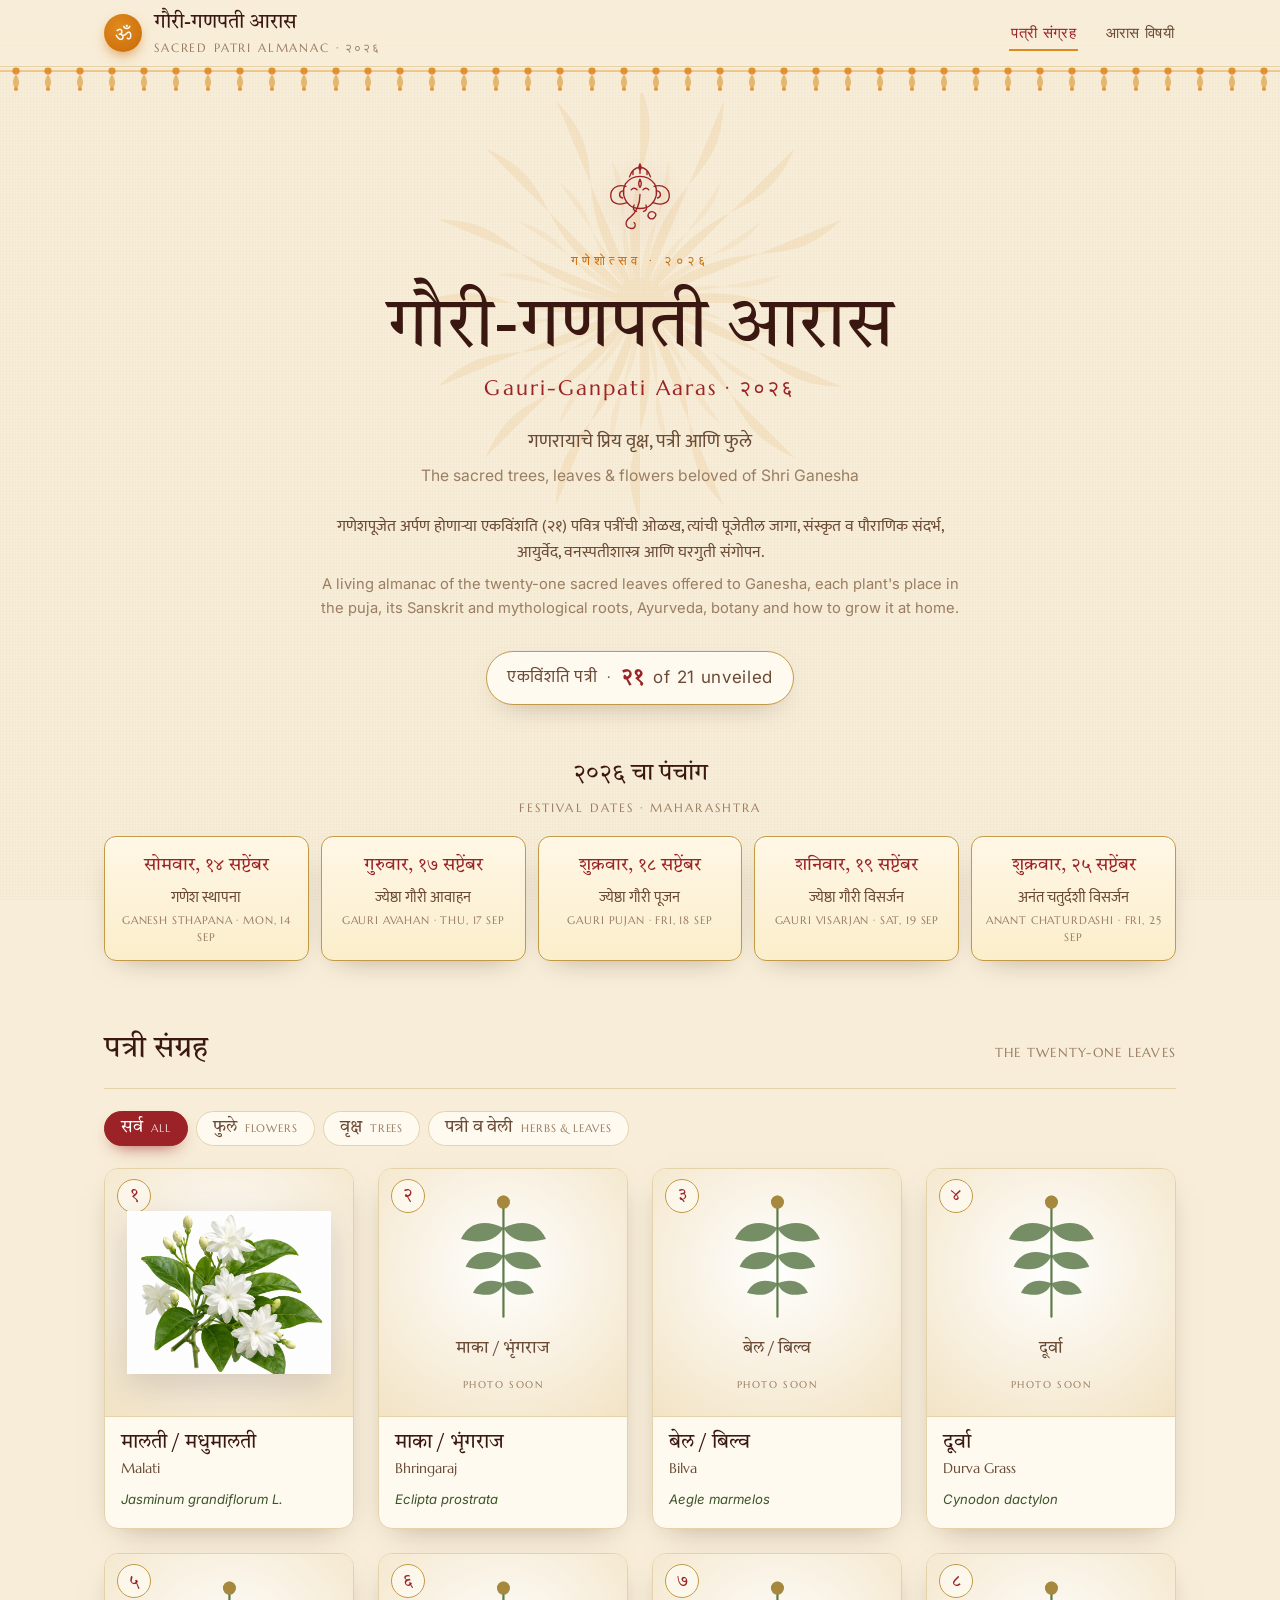
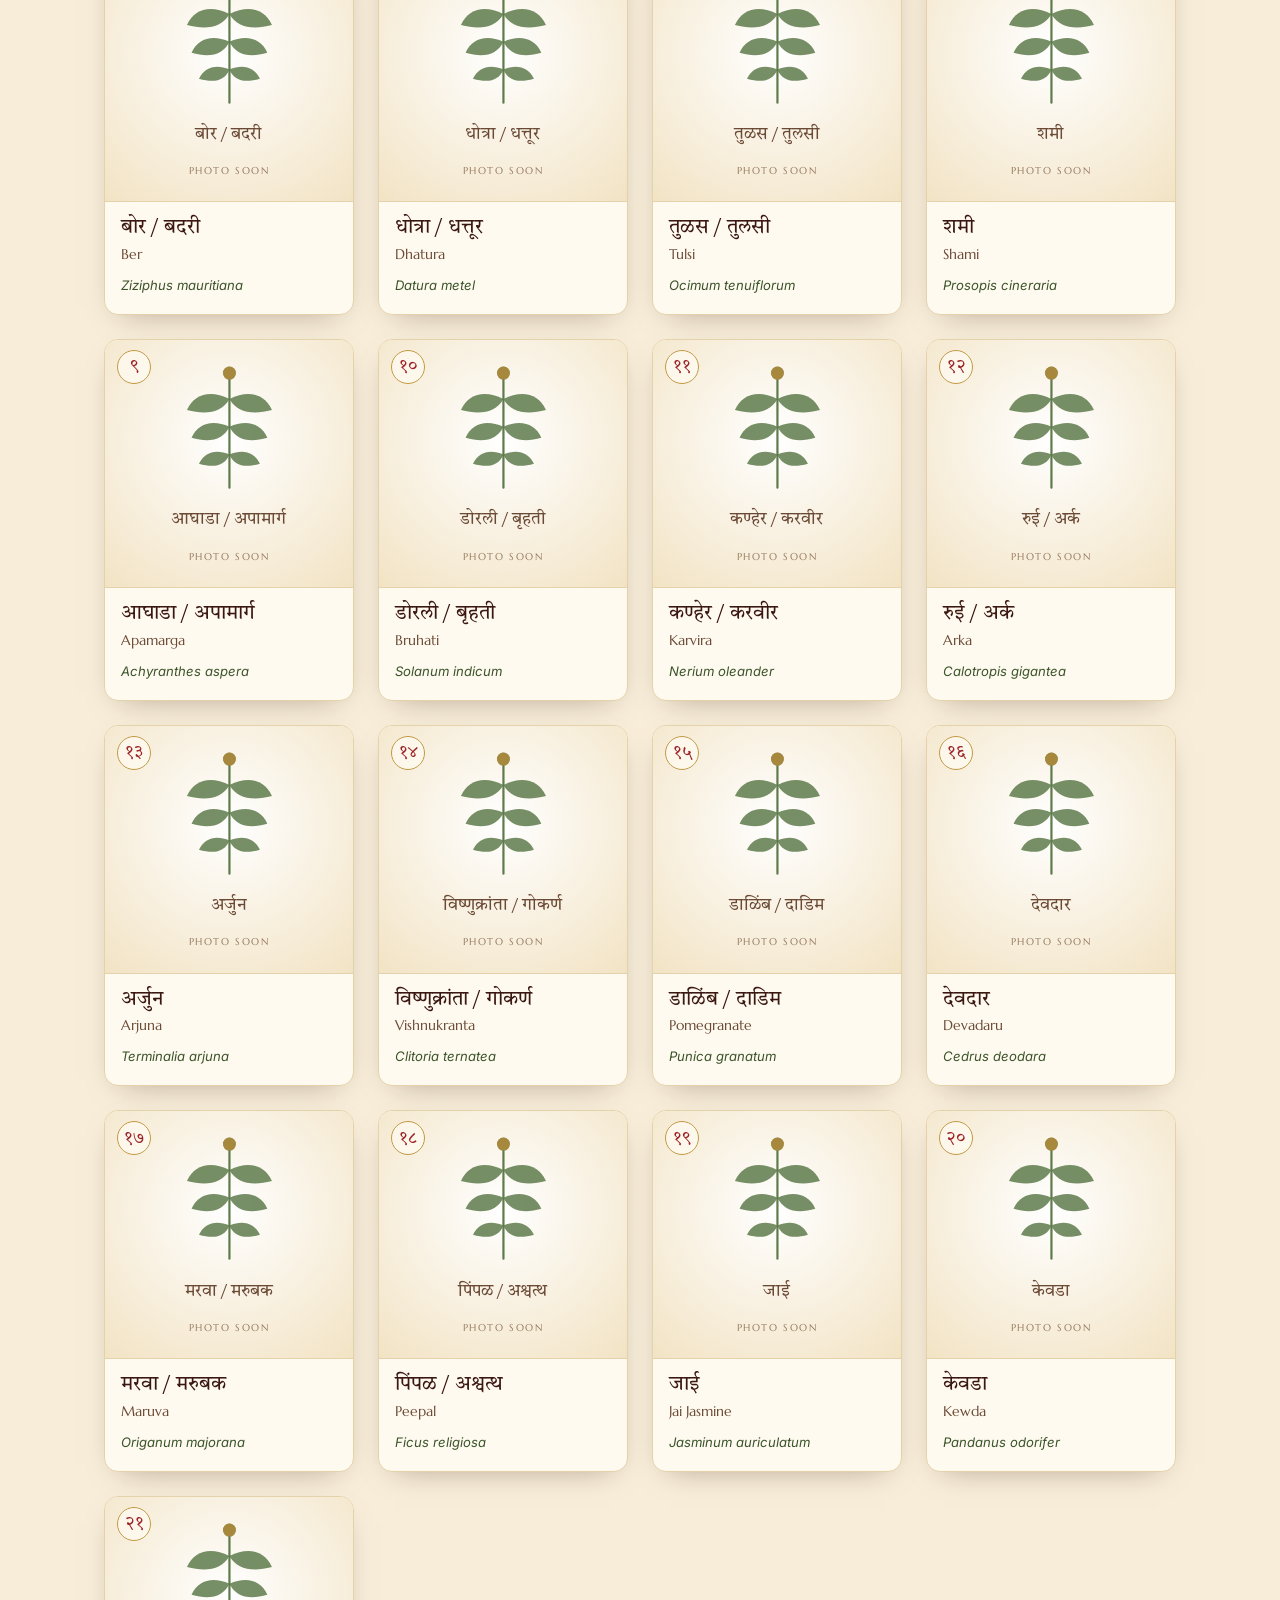
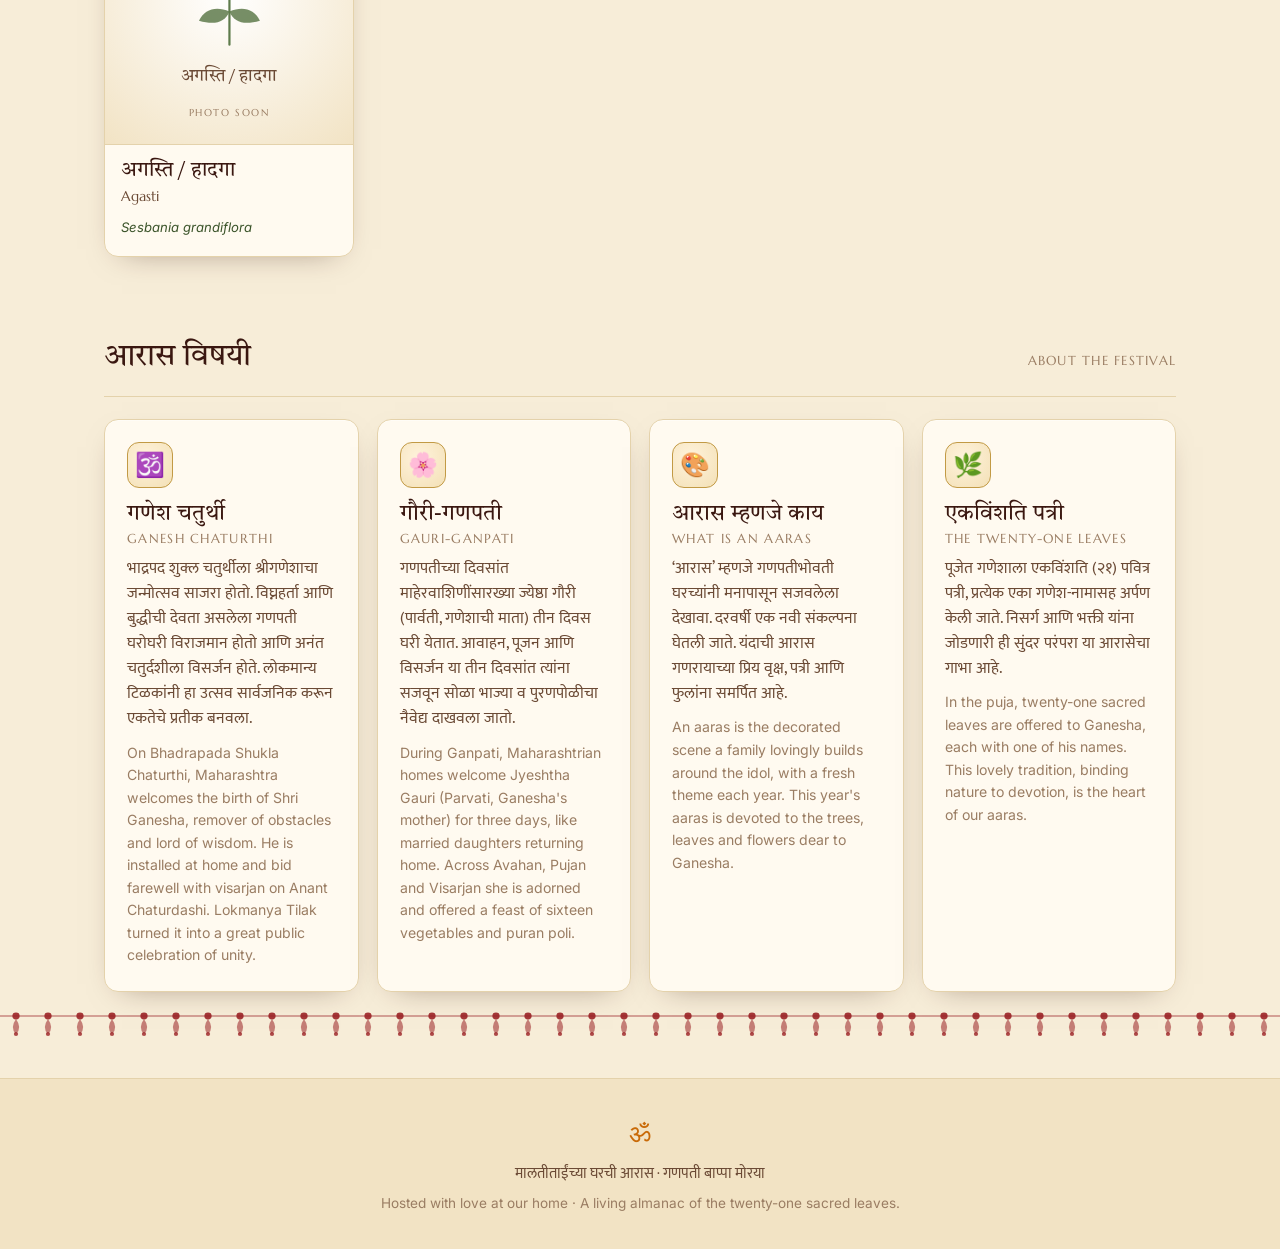
==== commit 39215dde: "Add hero Ganesha emblem and Flowers/Trees/Herbs grid filter - Hand-drawn line-art Ganesha emblem in " ====
--- a/index.html
+++ b/index.html
@@ -9,11 +9,11 @@
   <link rel="preconnect" href="https://fonts.googleapis.com">
   <link rel="preconnect" href="https://fonts.gstatic.com" crossorigin>
   <link href="https://fonts.googleapis.com/css2?family=Tiro+Devanagari+Marathi&family=Mukta:wght@300;400;500;600&family=Marcellus&family=Inter:wght@400;500&display=swap" rel="stylesheet">
-  <link rel="stylesheet" href="assets/css/styles.css?v=4">
+  <link rel="stylesheet" href="assets/css/styles.css?v=5">
 </head>
 <body data-page="home">
   <div id="app"></div>
-  <script src="assets/js/data.js?v=4"></script>
-  <script src="assets/js/app.js?v=4"></script>
+  <script src="assets/js/data.js?v=5"></script>
+  <script src="assets/js/app.js?v=5"></script>
 </body>
 </html>
--- a/assets/css/styles.css
+++ b/assets/css/styles.css
@@ -145,6 +145,27 @@
 .hero .wrap{ position:relative; z-index:1; }
 @keyframes spin{ to{ transform:translateX(-50%) rotate(360deg); } }
 
+/* line-art Ganesha emblem */
+.hero-emblem{ display:flex; justify-content:center; margin:0 0 6px; }
+.ganesha{ width:82px; height:auto; color:var(--kumkum);
+  filter:drop-shadow(0 8px 14px rgba(155,34,38,.22)); }
+@media (max-width:640px){ .ganesha{ width:66px; } }
+
+/* grid filters */
+.filters{ display:flex; flex-wrap:wrap; gap:8px; margin:0 0 22px; }
+.filter{ cursor:pointer; display:inline-flex; align-items:center; gap:8px;
+  font-family:var(--lat-body); border:1px solid var(--edge); background:var(--card);
+  color:var(--ink-soft); padding:8px 16px; border-radius:999px; line-height:1;
+  transition:background .2s ease, border-color .2s ease, color .2s ease, transform .12s ease; }
+.filter .mr-d{ font-size:1.05rem; }
+.filter .en{ font-family:var(--lat-display); font-size:11px; letter-spacing:.08em;
+  text-transform:uppercase; color:var(--ink-faint); }
+.filter:hover{ border-color:var(--gold); transform:translateY(-1px); }
+.filter.active{ background:var(--kumkum); border-color:var(--kumkum); color:#fff;
+  box-shadow:0 8px 18px -10px var(--kumkum); }
+.filter.active .en{ color:#fff; opacity:.8; }
+.card.is-hidden{ display:none; }
+
 /* =====================================================================
    DATES RIBBON (home)
    ===================================================================== */
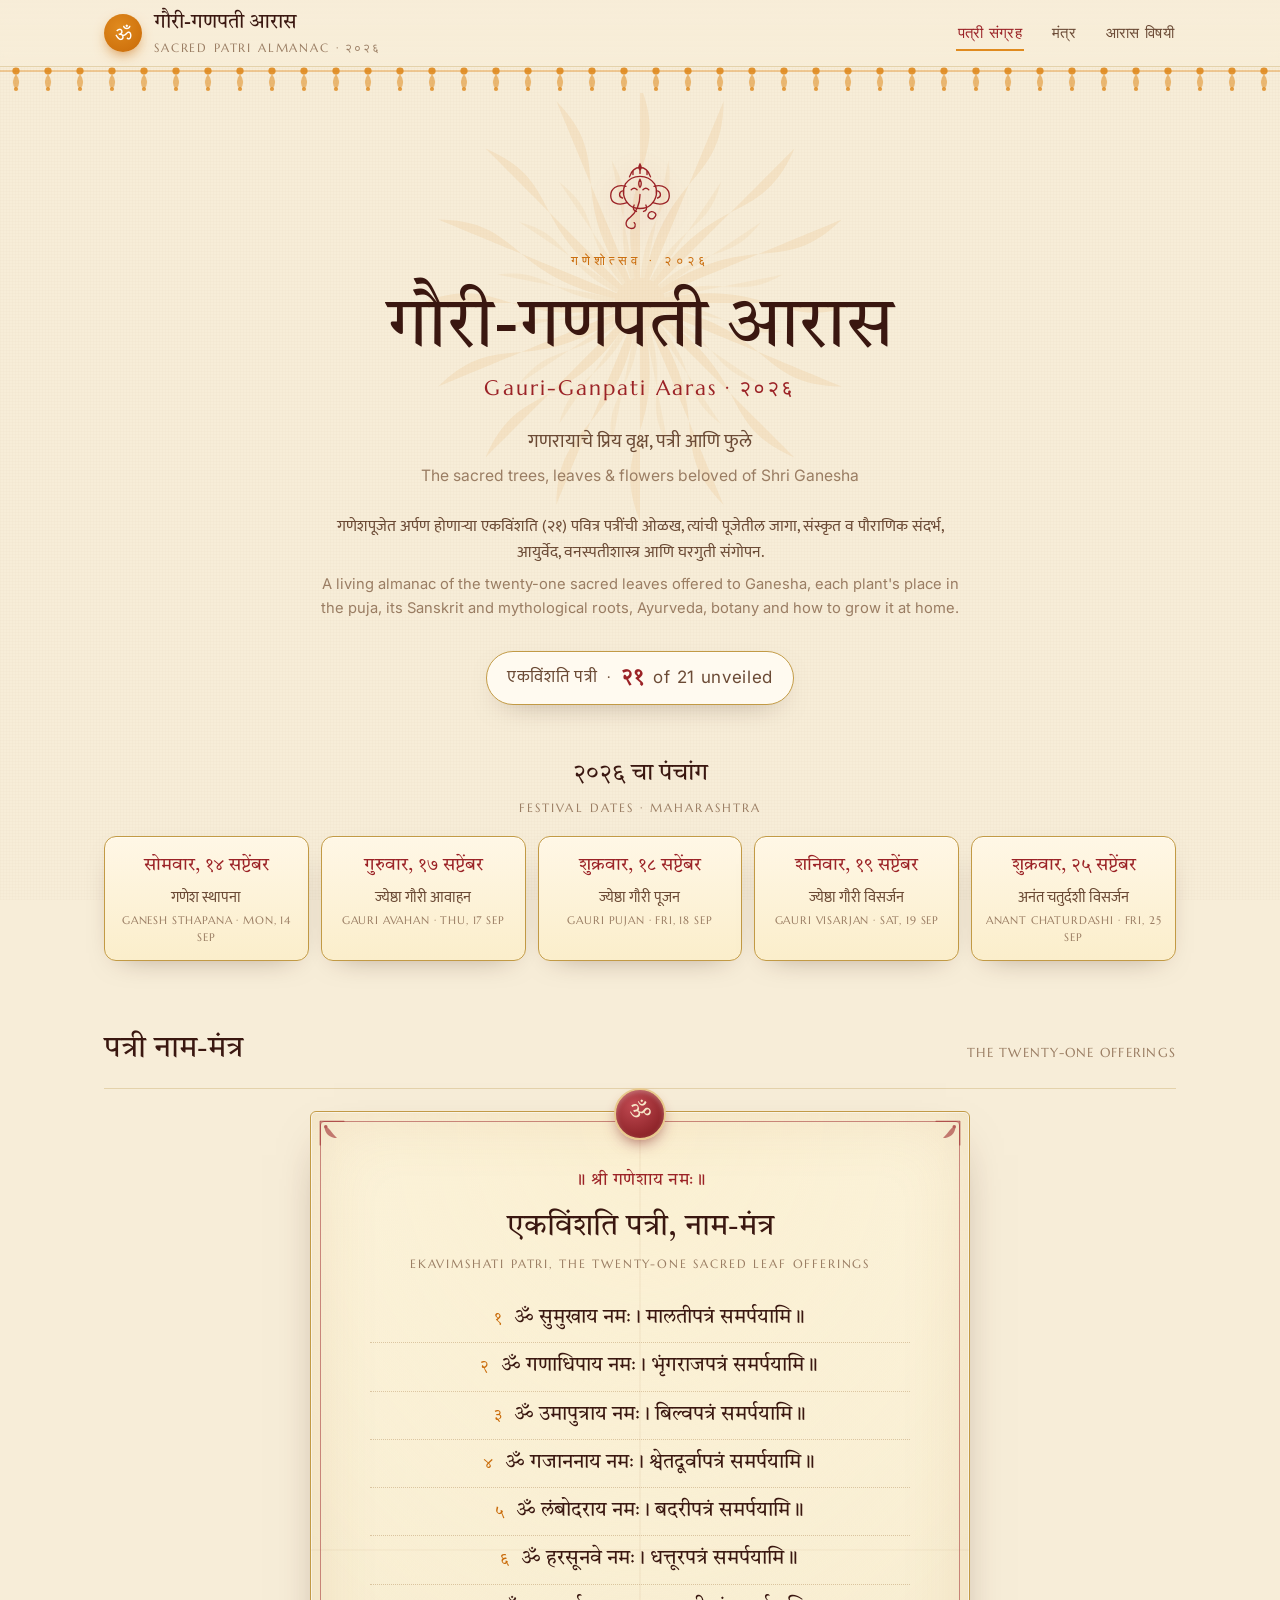
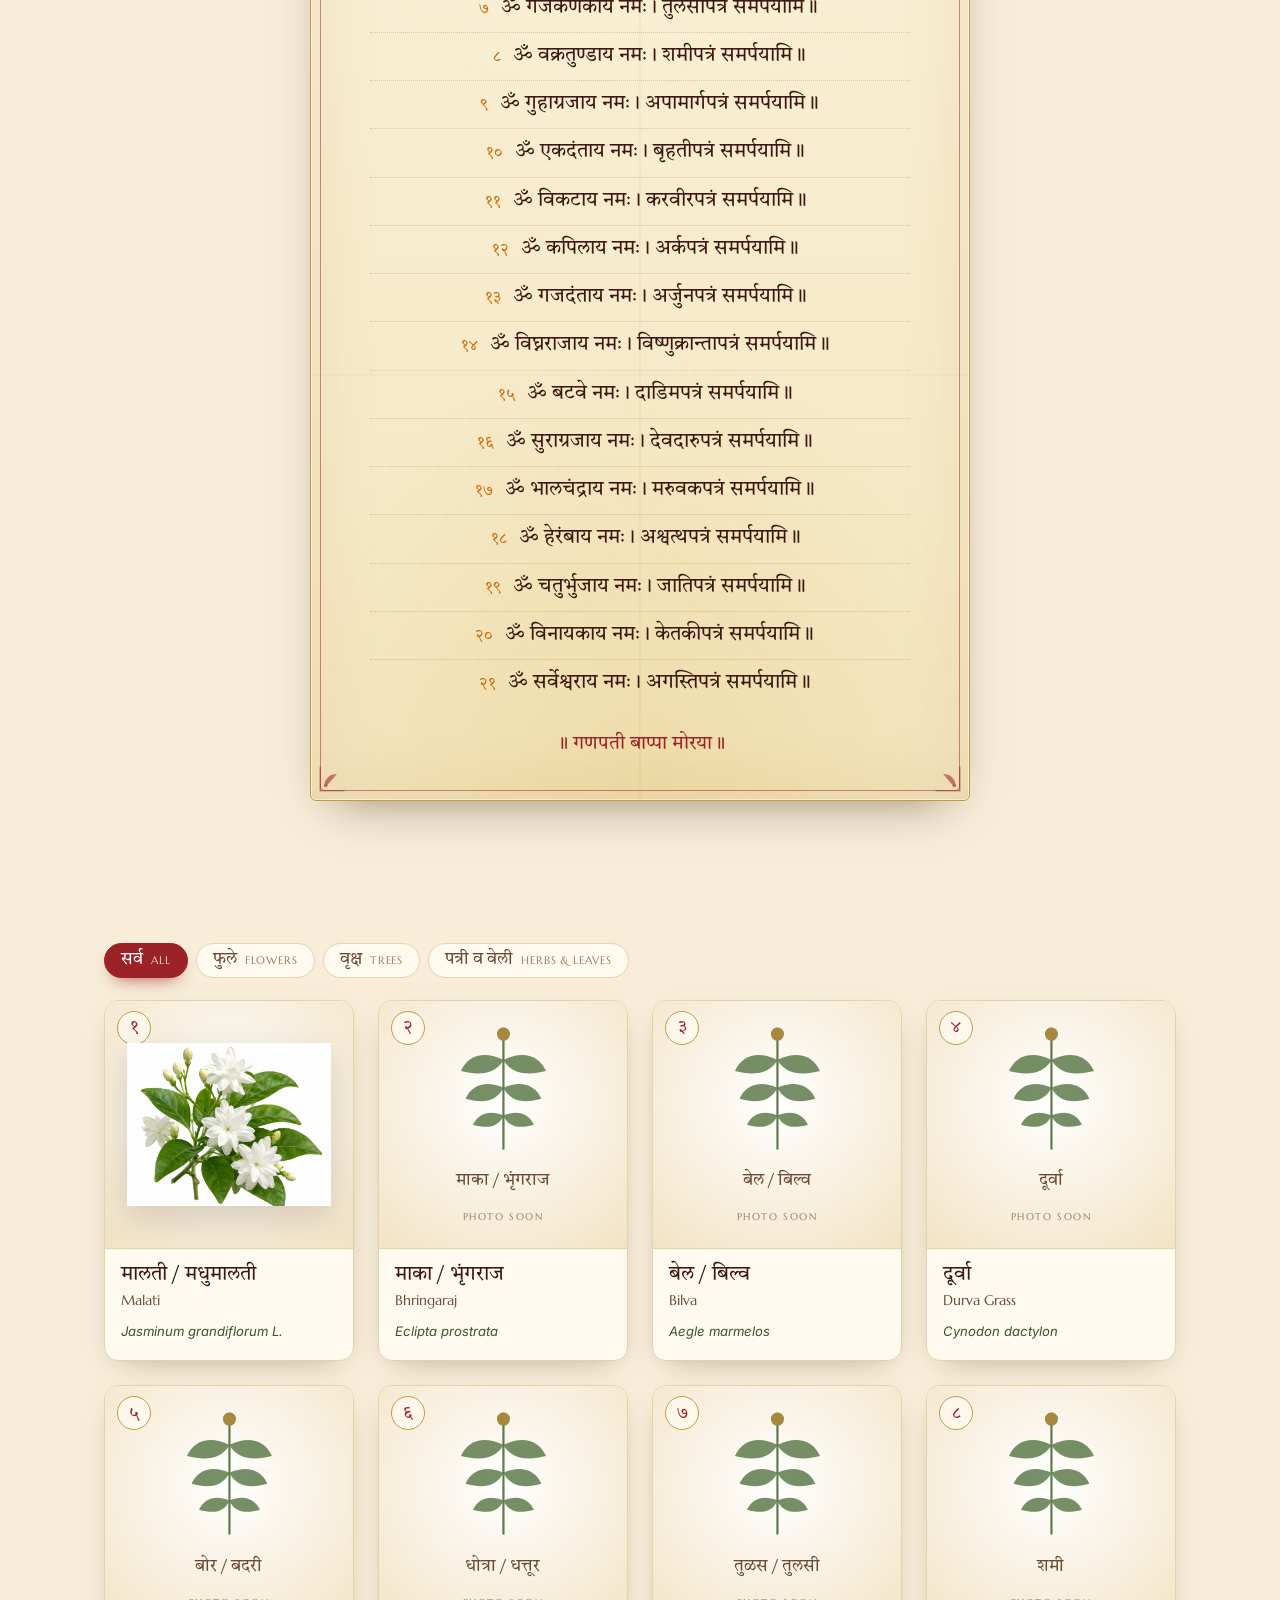
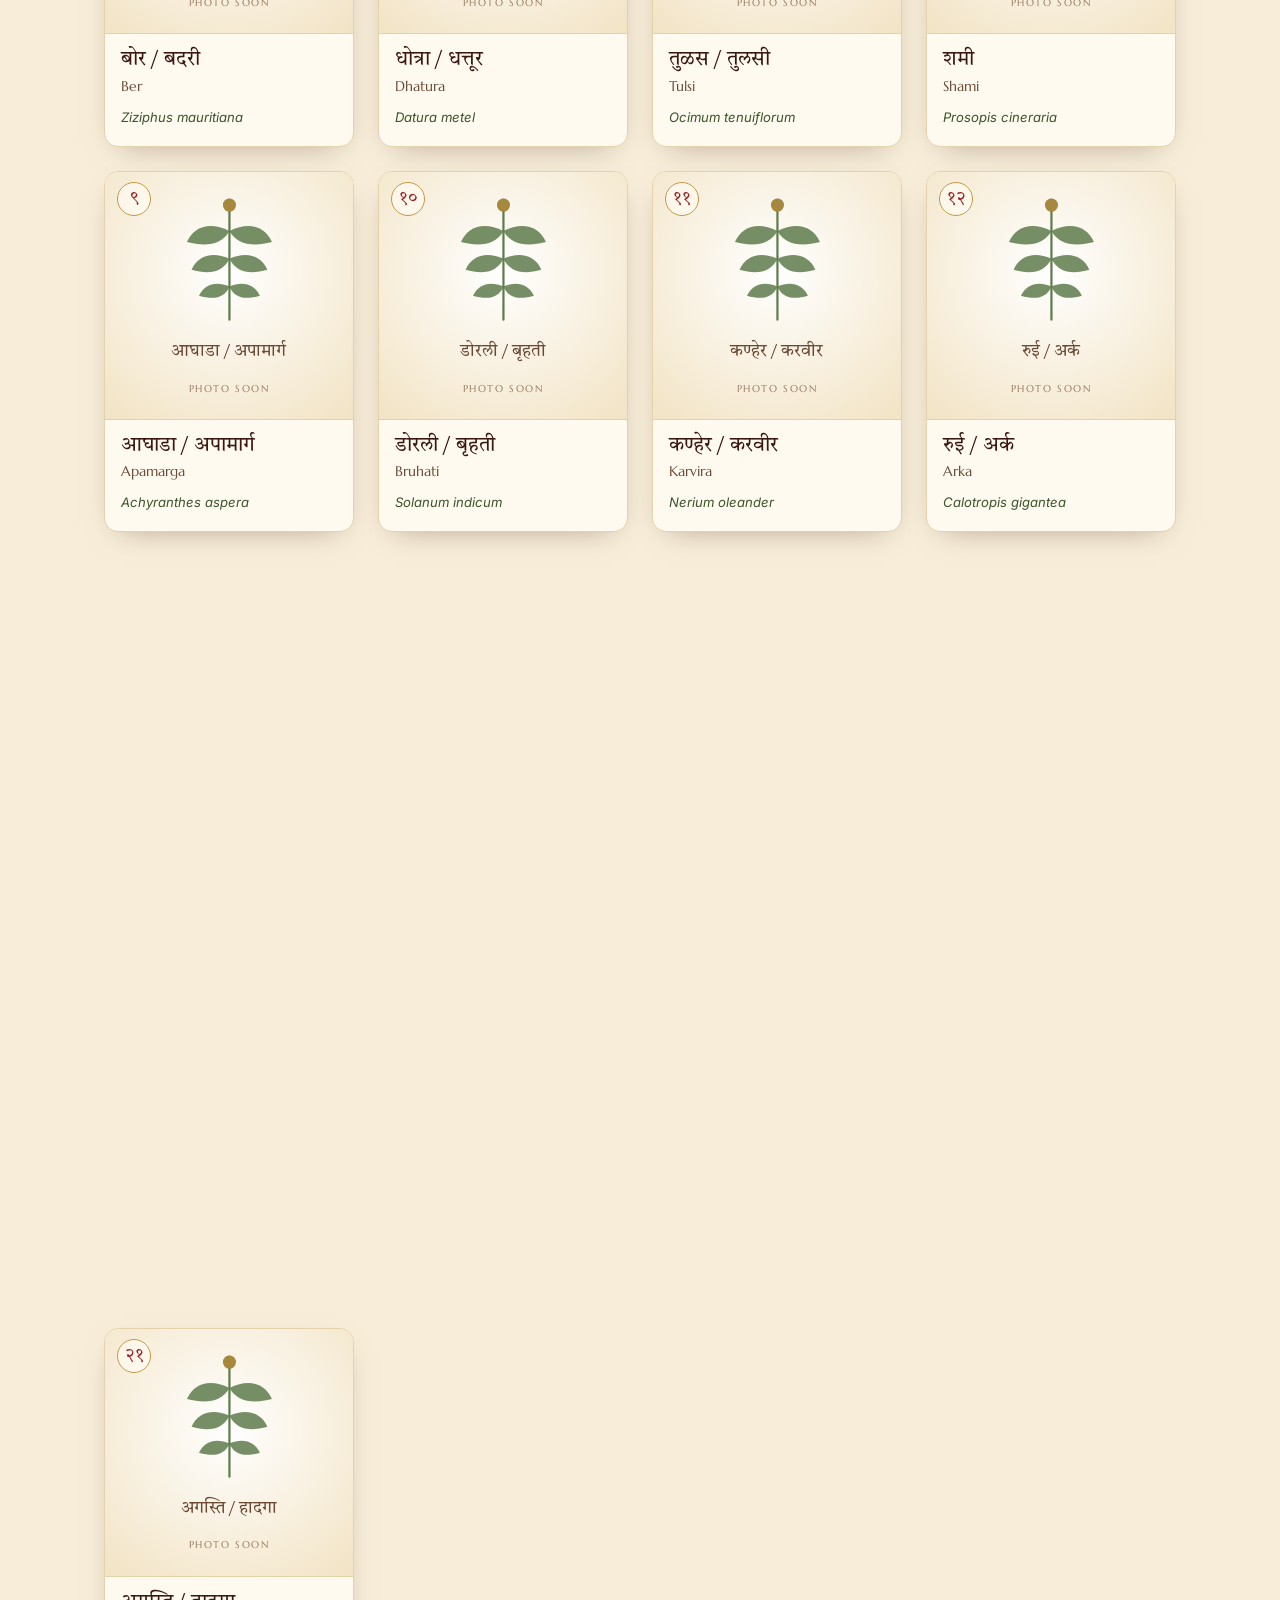
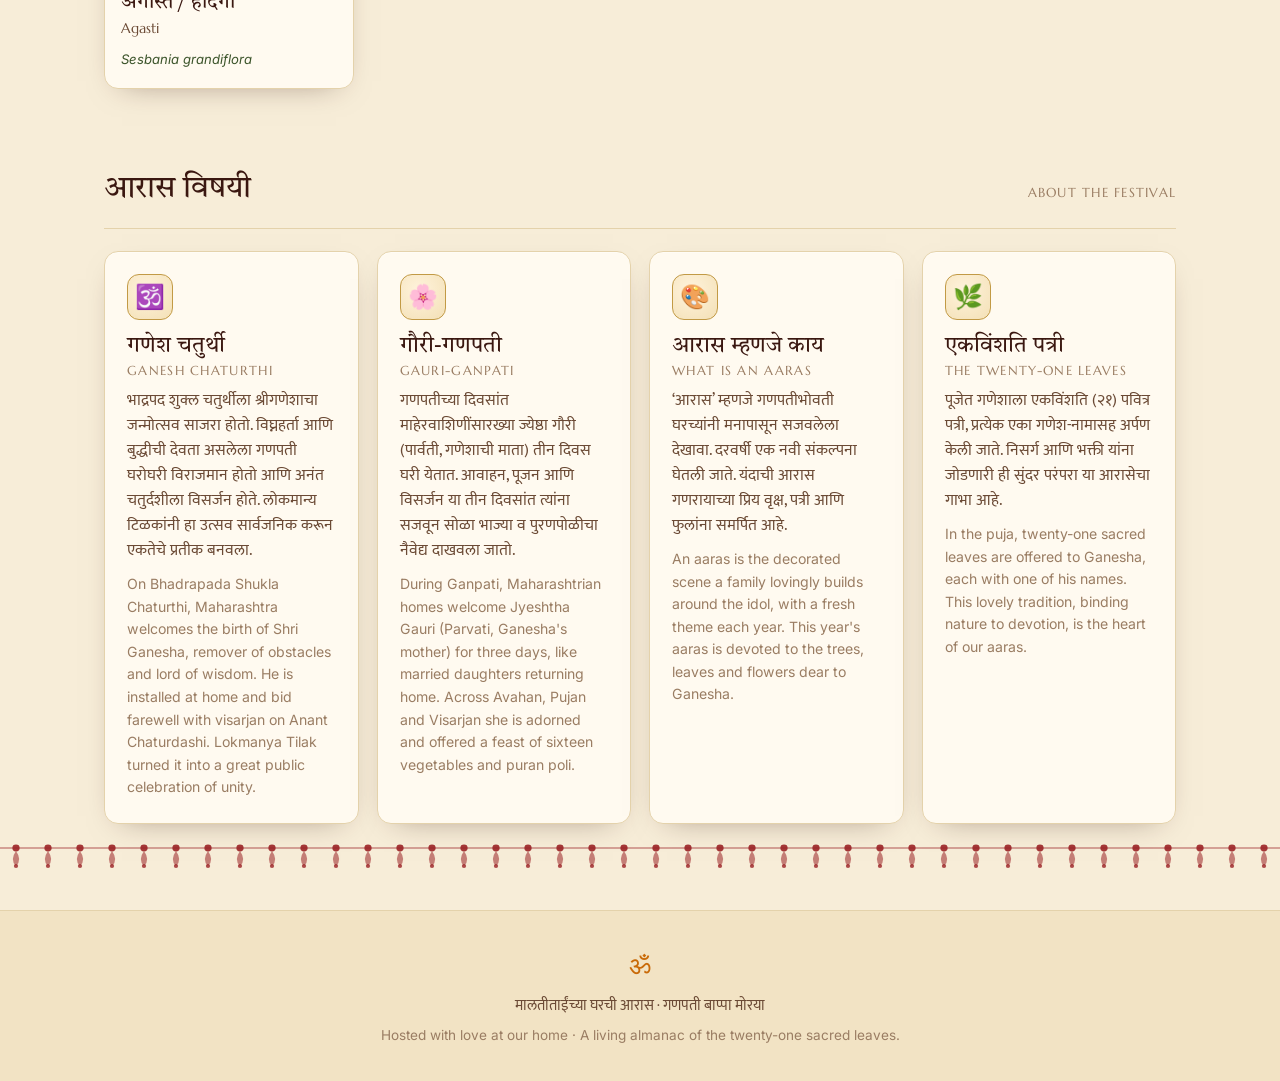
==== commit 62f84913: "Add Lakhota mantra letter on home; wire verified mantras into all patris - Decorated Lakhota (old-st" ====
--- a/index.html
+++ b/index.html
@@ -9,11 +9,11 @@
   <link rel="preconnect" href="https://fonts.googleapis.com">
   <link rel="preconnect" href="https://fonts.gstatic.com" crossorigin>
   <link href="https://fonts.googleapis.com/css2?family=Tiro+Devanagari+Marathi&family=Mukta:wght@300;400;500;600&family=Marcellus&family=Inter:wght@400;500&display=swap" rel="stylesheet">
-  <link rel="stylesheet" href="assets/css/styles.css?v=5">
+  <link rel="stylesheet" href="assets/css/styles.css?v=6">
 </head>
 <body data-page="home">
   <div id="app"></div>
-  <script src="assets/js/data.js?v=5"></script>
-  <script src="assets/js/app.js?v=5"></script>
+  <script src="assets/js/data.js?v=6"></script>
+  <script src="assets/js/app.js?v=6"></script>
 </body>
 </html>
--- a/assets/css/styles.css
+++ b/assets/css/styles.css
@@ -211,6 +211,65 @@
 .fcard .en{ display:block; margin:10px 0 0; color:var(--ink-faint); font-size:.88rem; }
 
 /* =====================================================================
+   LAKHOTA  (old-style folded pooja letter with the 21 naam-mantras)
+   ===================================================================== */
+.lakhota-sec{ margin:8px 0 26px; }
+.lakhota{
+  position:relative; max-width:660px; margin:0 auto; padding:52px 34px 40px;
+  background:
+    radial-gradient(120% 75% at 50% 0%, #fbf0d2 0%, transparent 62%),
+    radial-gradient(100% 60% at 50% 100%, #eedca8 0%, transparent 58%),
+    linear-gradient(#fbf3dd, #f4e6c1);
+  border:1px solid var(--gold); border-radius:6px;
+  box-shadow:var(--shadow-lift), inset 0 0 0 1px #ffffff88, inset 0 0 70px rgba(176,120,50,.14);
+}
+/* inner double frame */
+.lakhota::before{ content:""; position:absolute; inset:9px; border:1.5px double var(--kumkum);
+  border-radius:4px; opacity:.5; pointer-events:none; }
+/* faint fold creases: one vertical, two horizontal, like a folded letter */
+.lakhota::after{ content:""; position:absolute; inset:0; pointer-events:none; border-radius:6px;
+  background:
+    linear-gradient(90deg, transparent calc(50% - 1px), rgba(150,100,40,.10) 50%, transparent calc(50% + 1px)),
+    linear-gradient(0deg, transparent calc(33% - 1px), rgba(150,100,40,.07) 33%, transparent calc(33% + 1px),
+                          transparent calc(66% - 1px), rgba(150,100,40,.07) 66%, transparent calc(66% + 1px)); }
+
+.lk-corner{ position:absolute; width:42px; height:42px; color:var(--kumkum); opacity:.7; z-index:2; }
+.lk-corner.tl{ top:5px; left:5px; }
+.lk-corner.tr{ top:5px; right:5px; transform:scaleX(-1); }
+.lk-corner.bl{ bottom:5px; left:5px; transform:scaleY(-1); }
+.lk-corner.br{ bottom:5px; right:5px; transform:scale(-1); }
+
+.lk-flap{ position:absolute; top:-24px; left:50%; transform:translateX(-50%); z-index:3; }
+.lk-seal{ display:grid; place-items:center; width:52px; height:52px; border-radius:50%;
+  background:radial-gradient(circle at 38% 32%, #c14a52, var(--kumkum-deep));
+  color:#f7e7c8; font-size:23px; font-family:var(--dev-display);
+  border:2px solid #e8c98e;
+  box-shadow:0 7px 16px -6px rgba(122,21,25,.7), inset 0 2px 5px rgba(255,255,255,.3); }
+
+.lk-inner{ position:relative; z-index:2; text-align:center; }
+.lk-shri{ color:var(--kumkum); font-size:1.05rem; letter-spacing:.03em; margin-top:4px; }
+.lk-title{ font-family:var(--dev-display); font-weight:400; font-size:1.9rem; color:var(--ink); margin:8px 0 3px; }
+.lk-sub{ font-family:var(--lat-display); font-size:11.5px; letter-spacing:.16em;
+  text-transform:uppercase; color:var(--ink-faint); margin:0 0 22px; }
+.lk-list{ list-style:none; margin:0 auto; padding:0; max-width:540px; }
+.lk-list li{ display:flex; align-items:baseline; justify-content:center; gap:12px;
+  padding:9px 4px; border-bottom:1px dotted rgba(150,100,40,.30); }
+.lk-list li:last-child{ border-bottom:0; }
+.lk-no{ color:var(--saffron-deep); font-size:1rem; min-width:1.7em; text-align:right; }
+.lk-line{ color:var(--ink); font-size:1.22rem; line-height:1.5; }
+.lk-foot{ color:var(--kumkum); font-size:1.2rem; margin-top:22px; }
+
+@media (max-width:640px){
+  .lakhota{ padding:44px 16px 30px; }
+  .lakhota::before{ inset:7px; }
+  .lk-title{ font-size:1.5rem; }
+  .lk-list li{ flex-direction:column; gap:2px; padding:11px 2px; }
+  .lk-no{ text-align:center; min-width:0; }
+  .lk-line{ font-size:1.08rem; }
+  .lk-corner{ width:32px; height:32px; }
+}
+
+/* =====================================================================
    PATRI GRID (home)
    ===================================================================== */
 .grid-head{ display:flex; align-items:baseline; justify-content:space-between; gap:16px;
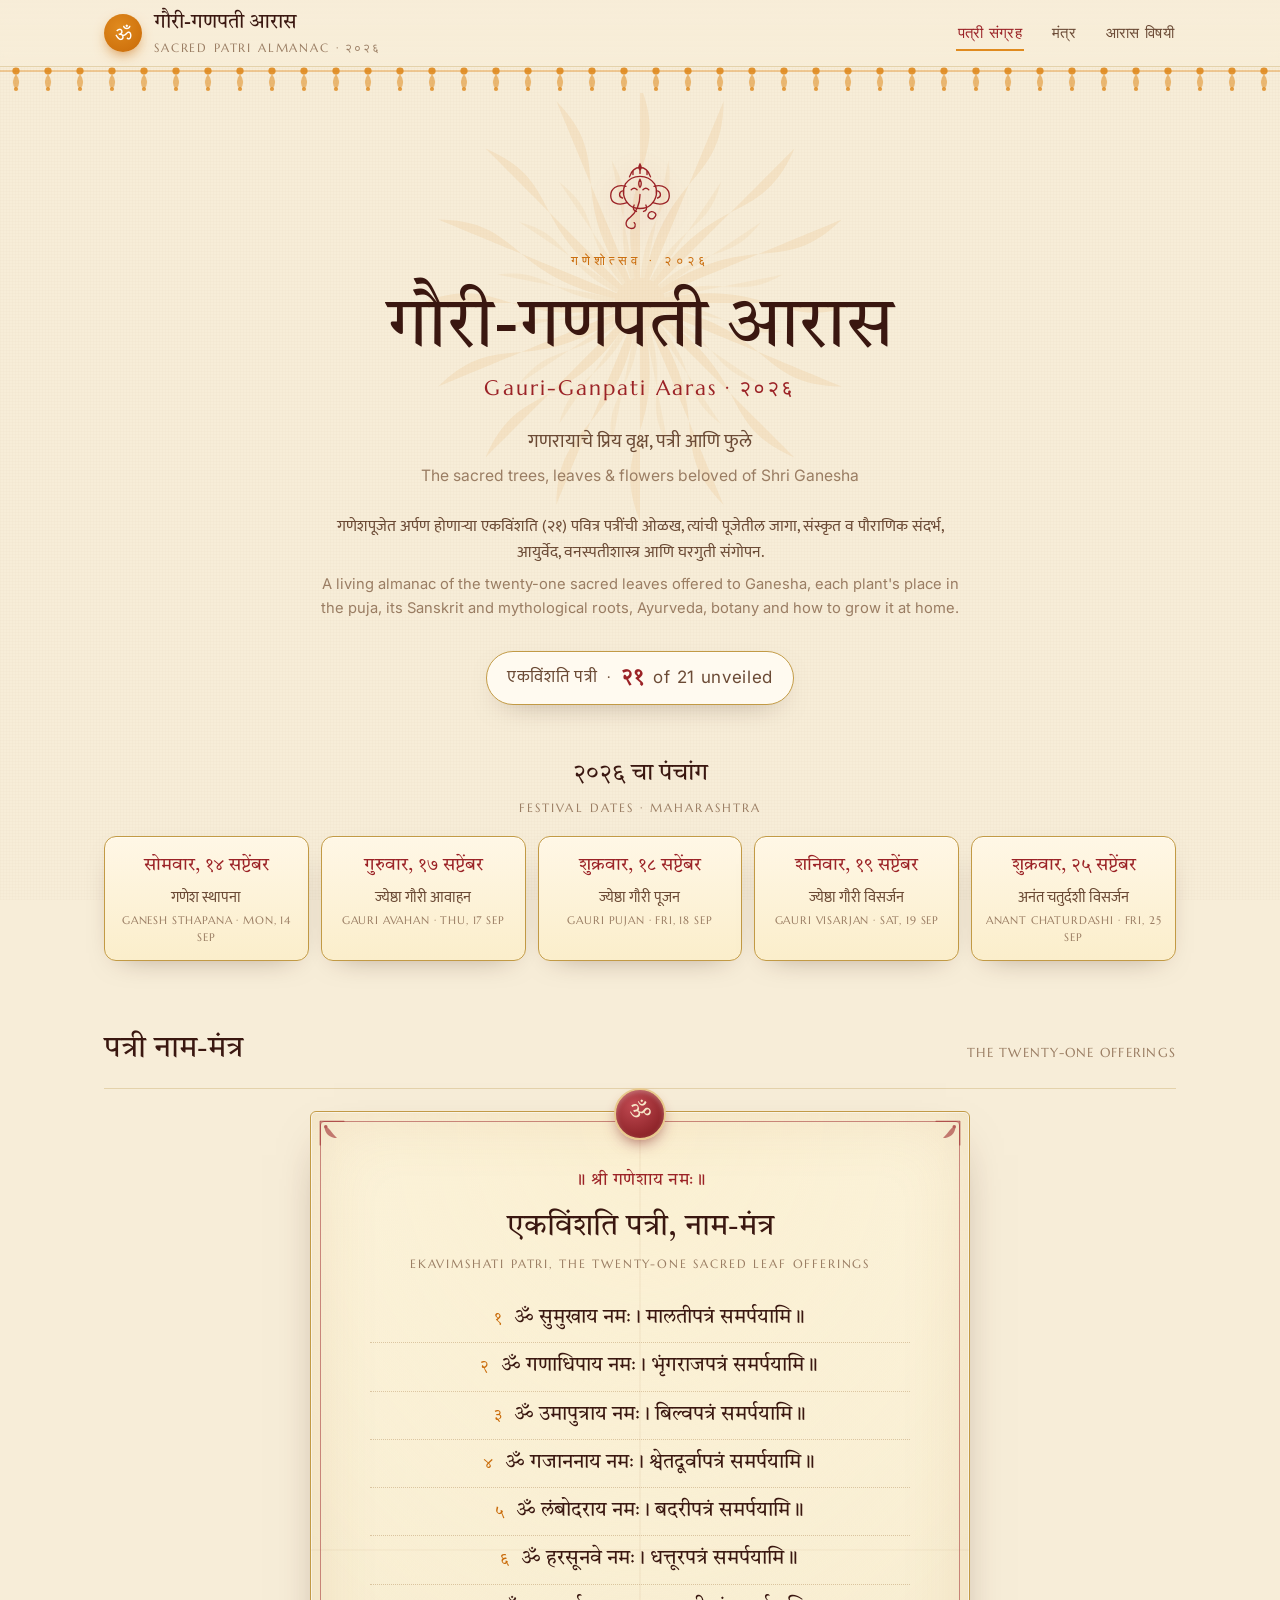
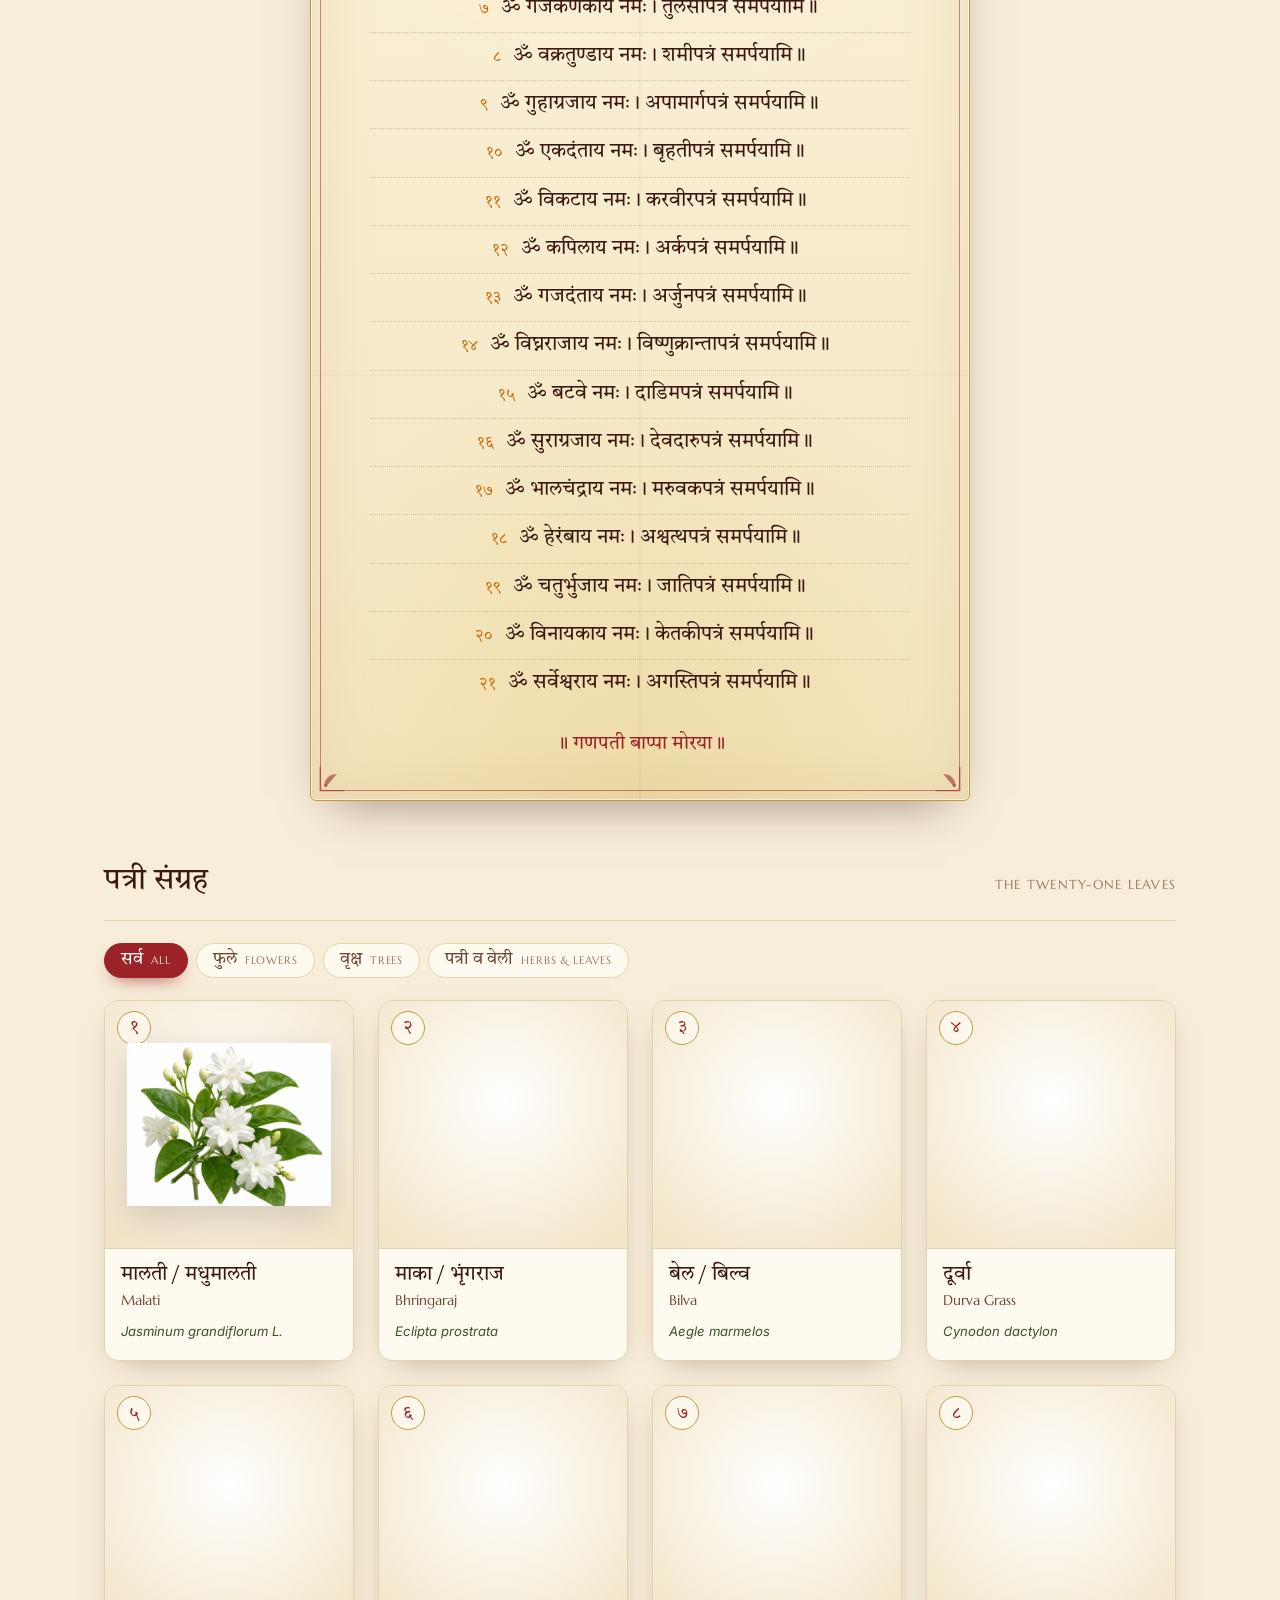
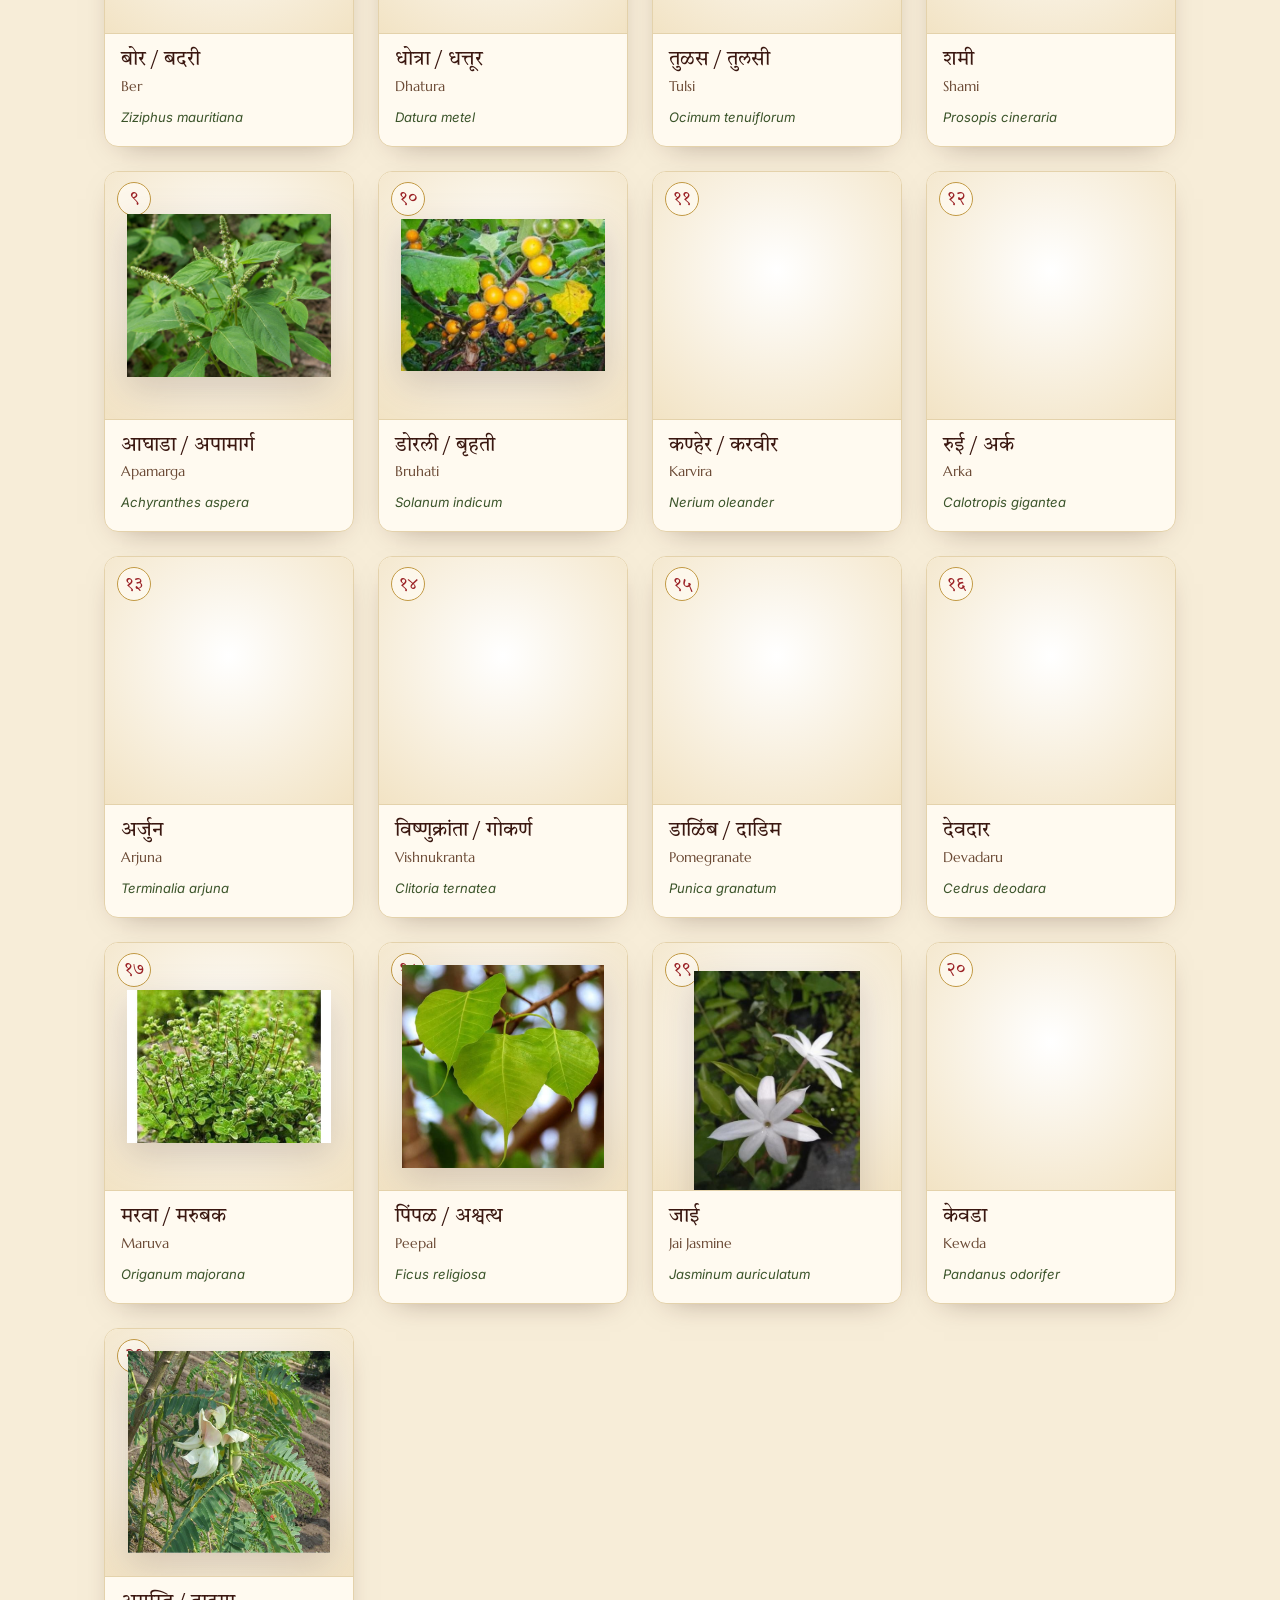
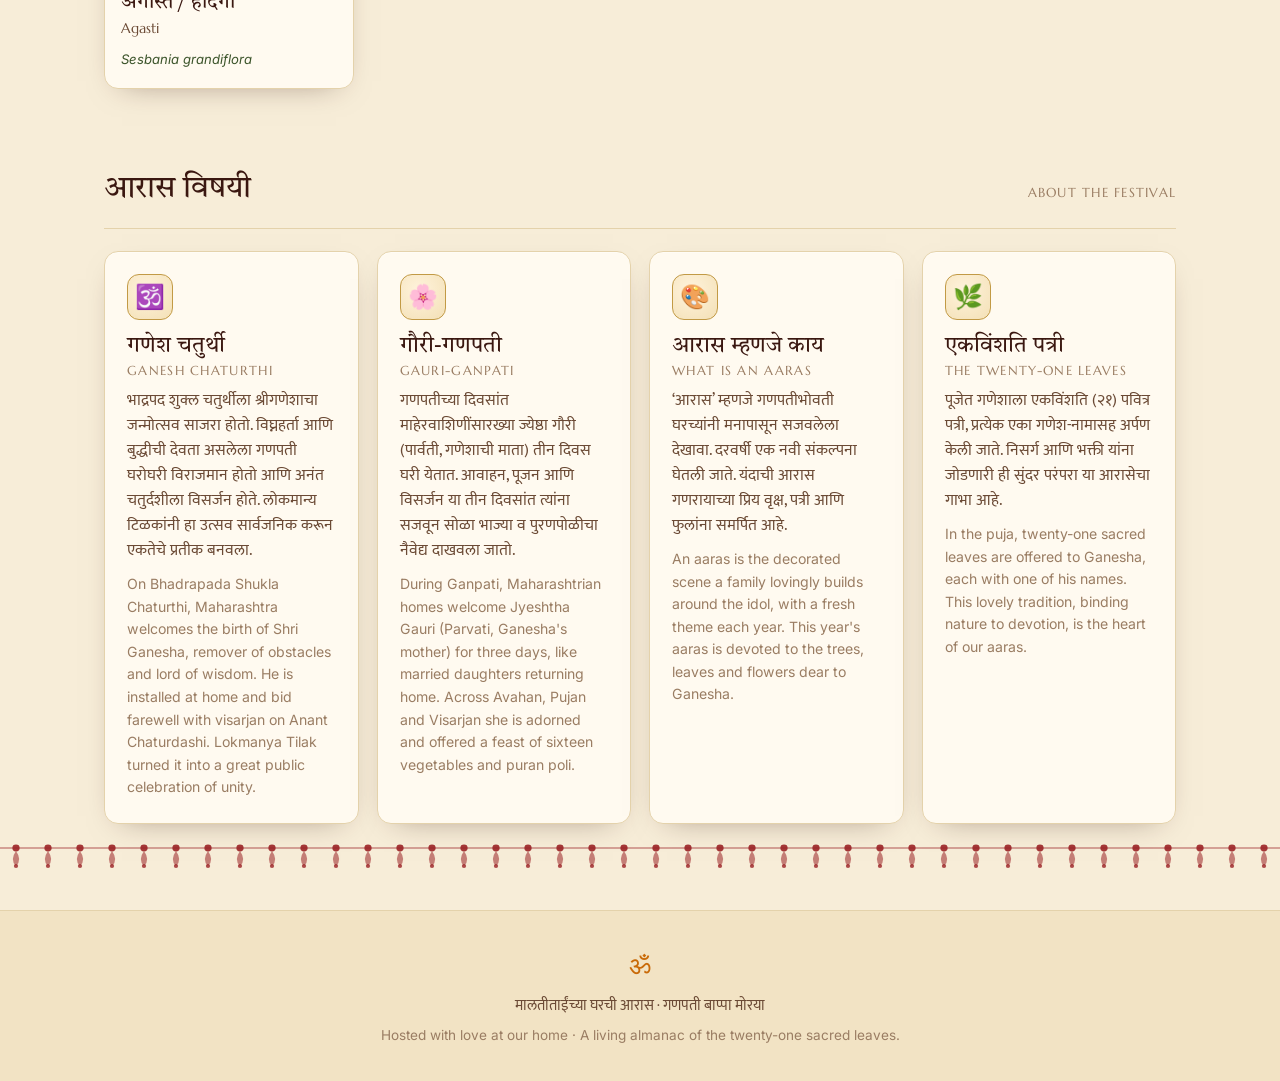
==== commit 920b953c: "Add real photos for all 21 patris - Optimize mom's 21 photo set (~35MB) to web JPEGs (max 1000px, ~2" ====
--- a/index.html
+++ b/index.html
@@ -9,11 +9,11 @@
   <link rel="preconnect" href="https://fonts.googleapis.com">
   <link rel="preconnect" href="https://fonts.gstatic.com" crossorigin>
   <link href="https://fonts.googleapis.com/css2?family=Tiro+Devanagari+Marathi&family=Mukta:wght@300;400;500;600&family=Marcellus&family=Inter:wght@400;500&display=swap" rel="stylesheet">
-  <link rel="stylesheet" href="assets/css/styles.css?v=6">
+  <link rel="stylesheet" href="assets/css/styles.css?v=7">
 </head>
 <body data-page="home">
   <div id="app"></div>
-  <script src="assets/js/data.js?v=6"></script>
-  <script src="assets/js/app.js?v=6"></script>
+  <script src="assets/js/data.js?v=7"></script>
+  <script src="assets/js/app.js?v=7"></script>
 </body>
 </html>
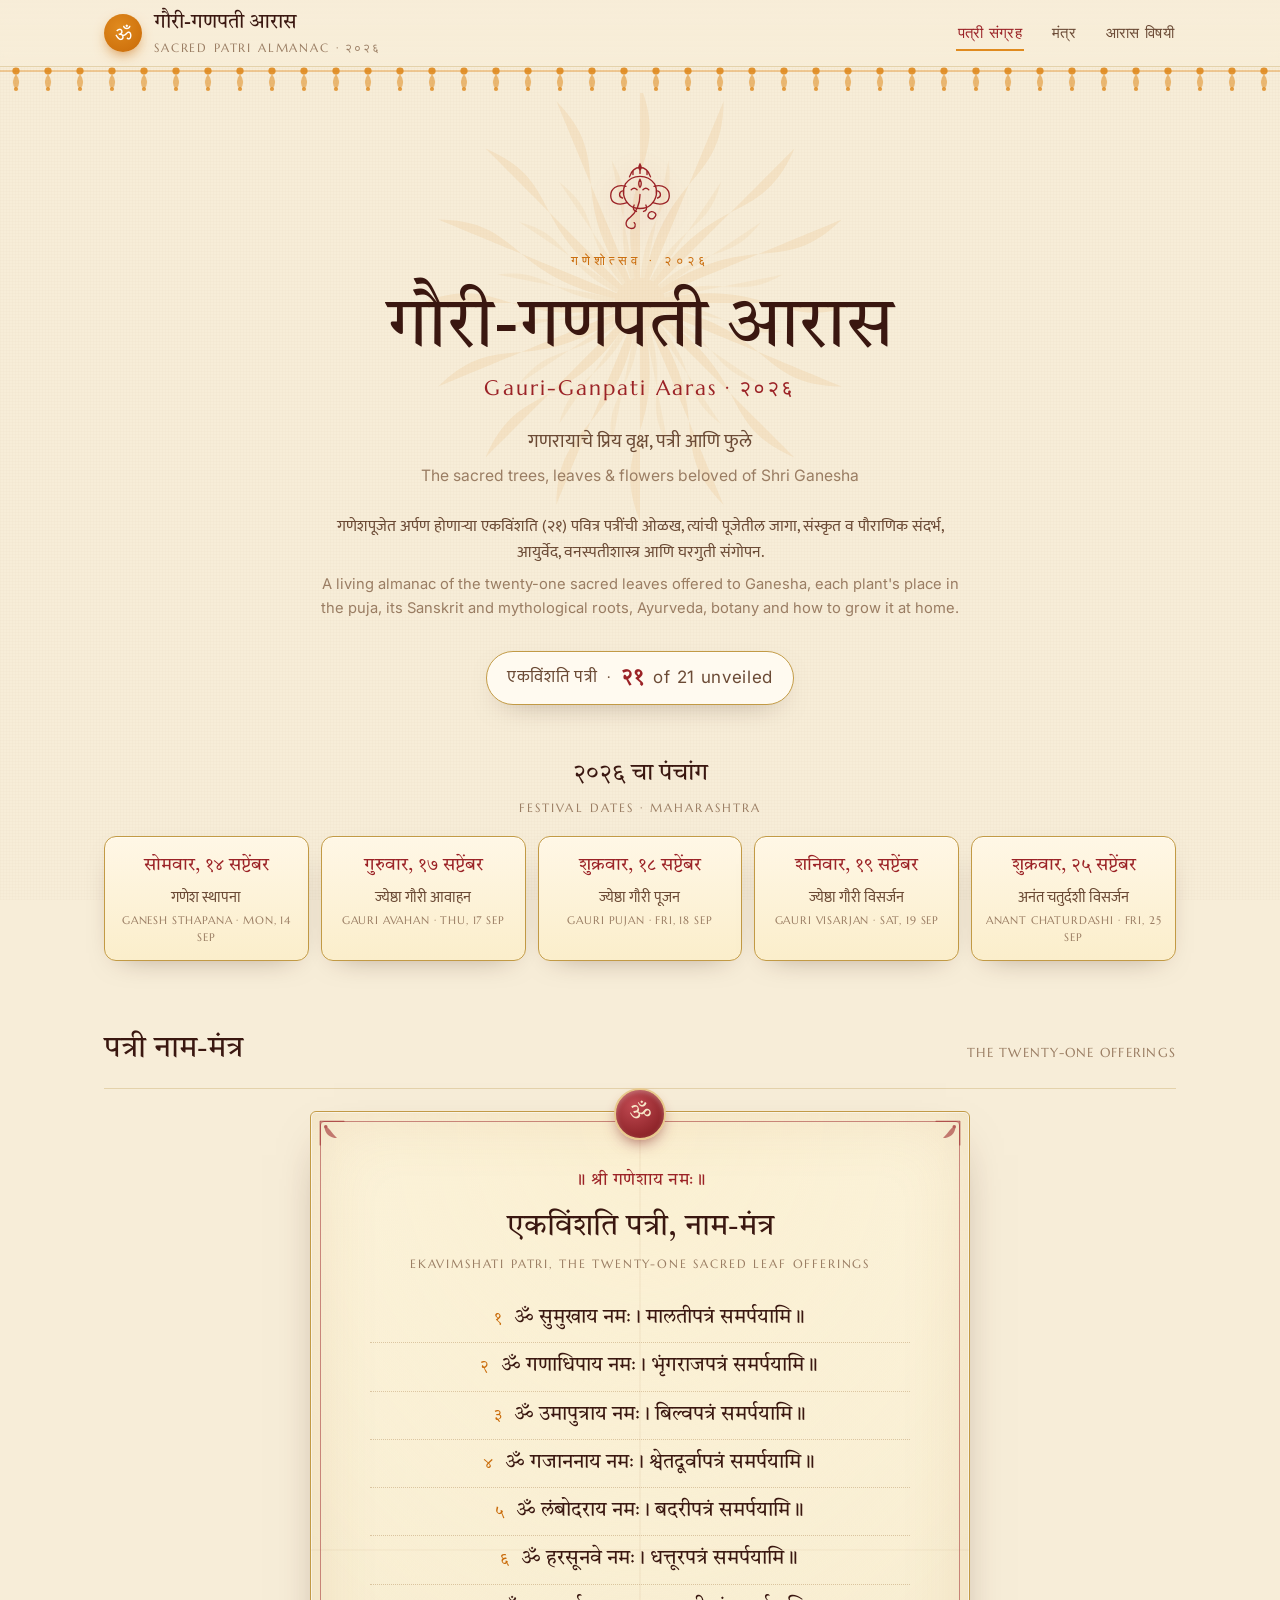
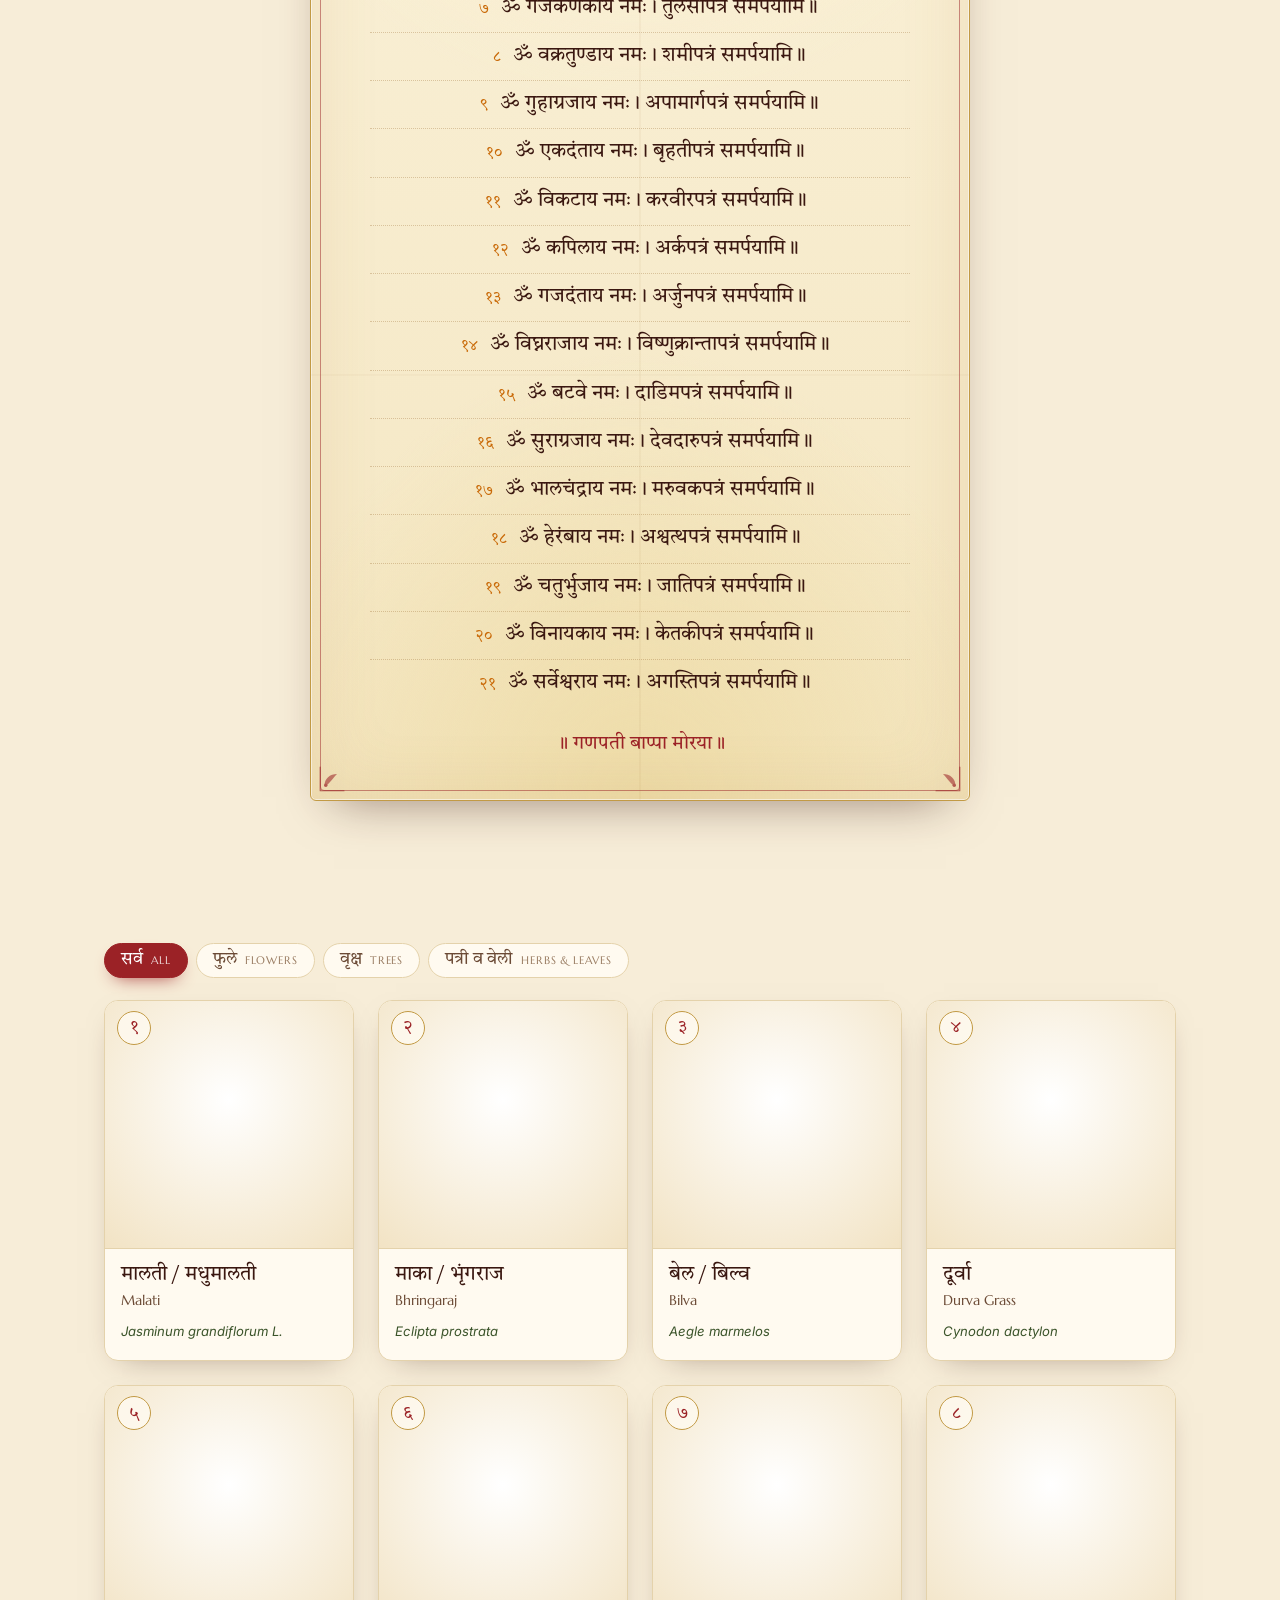
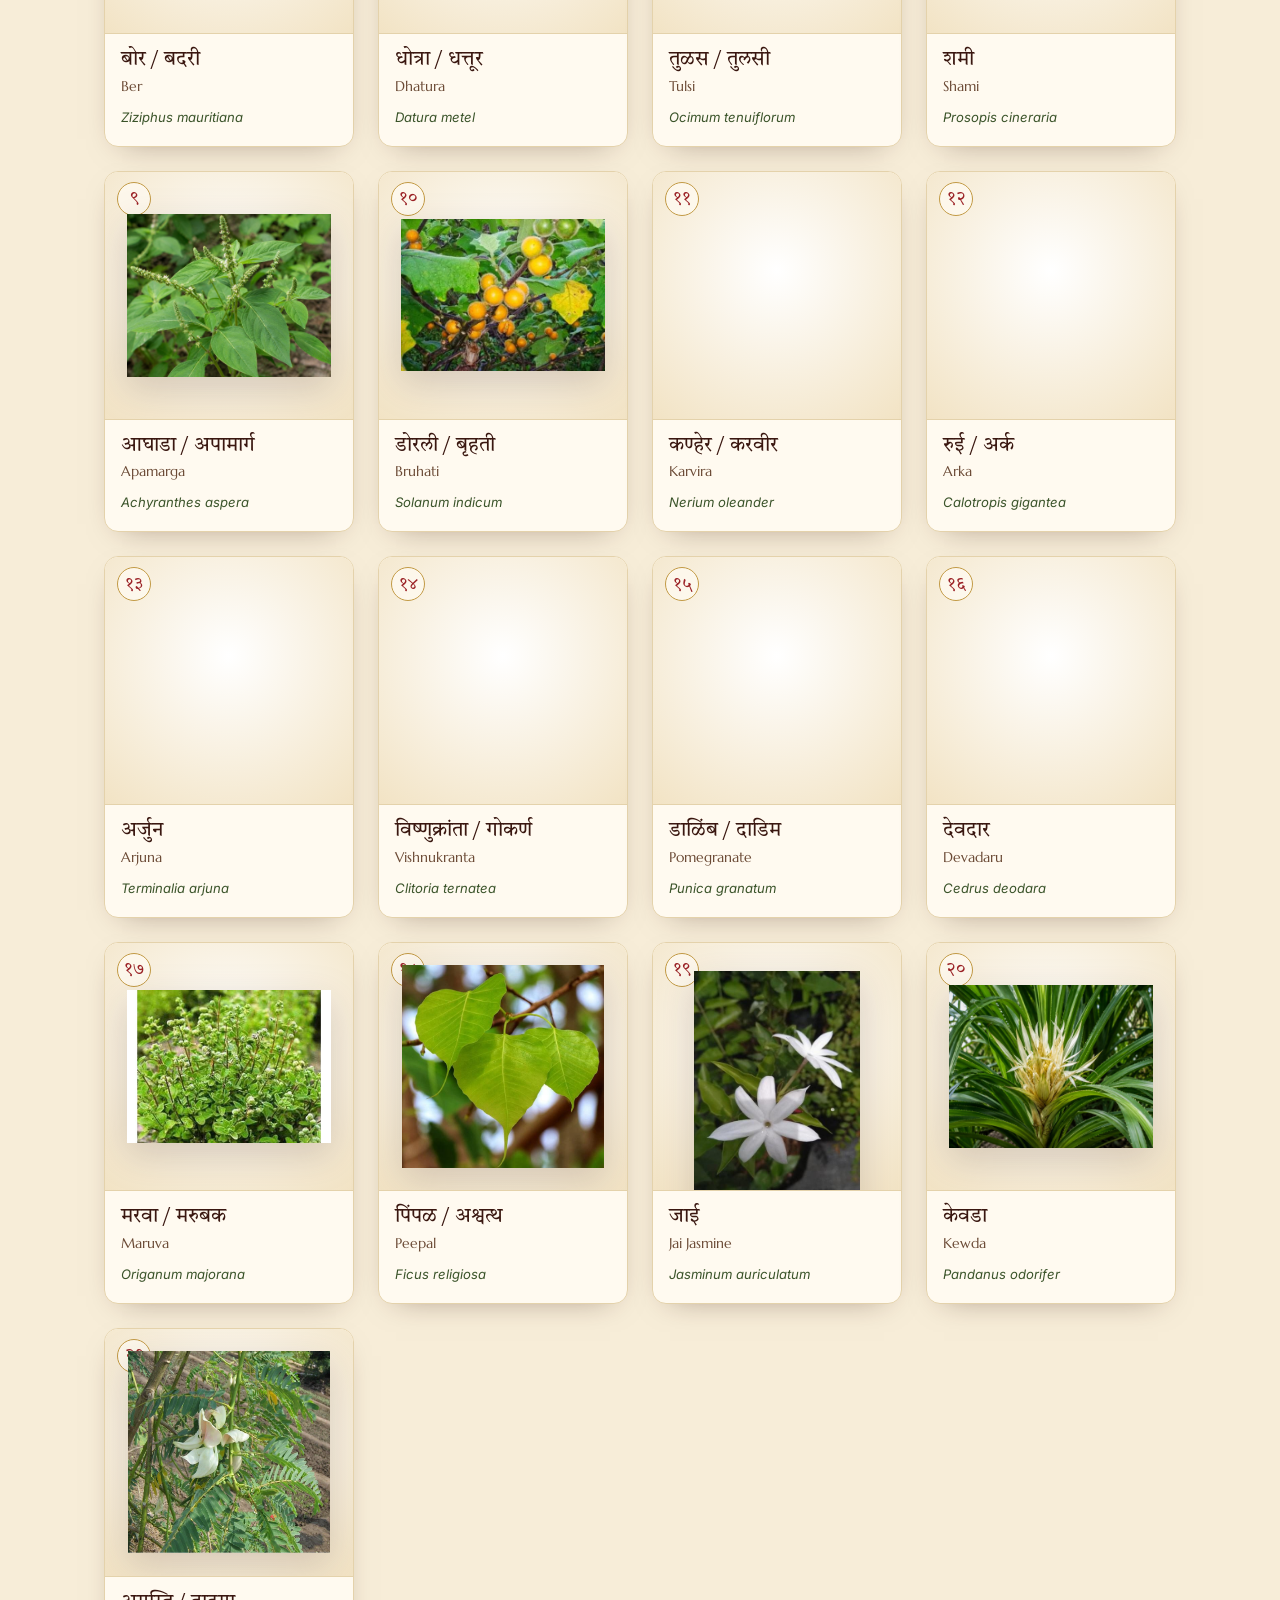
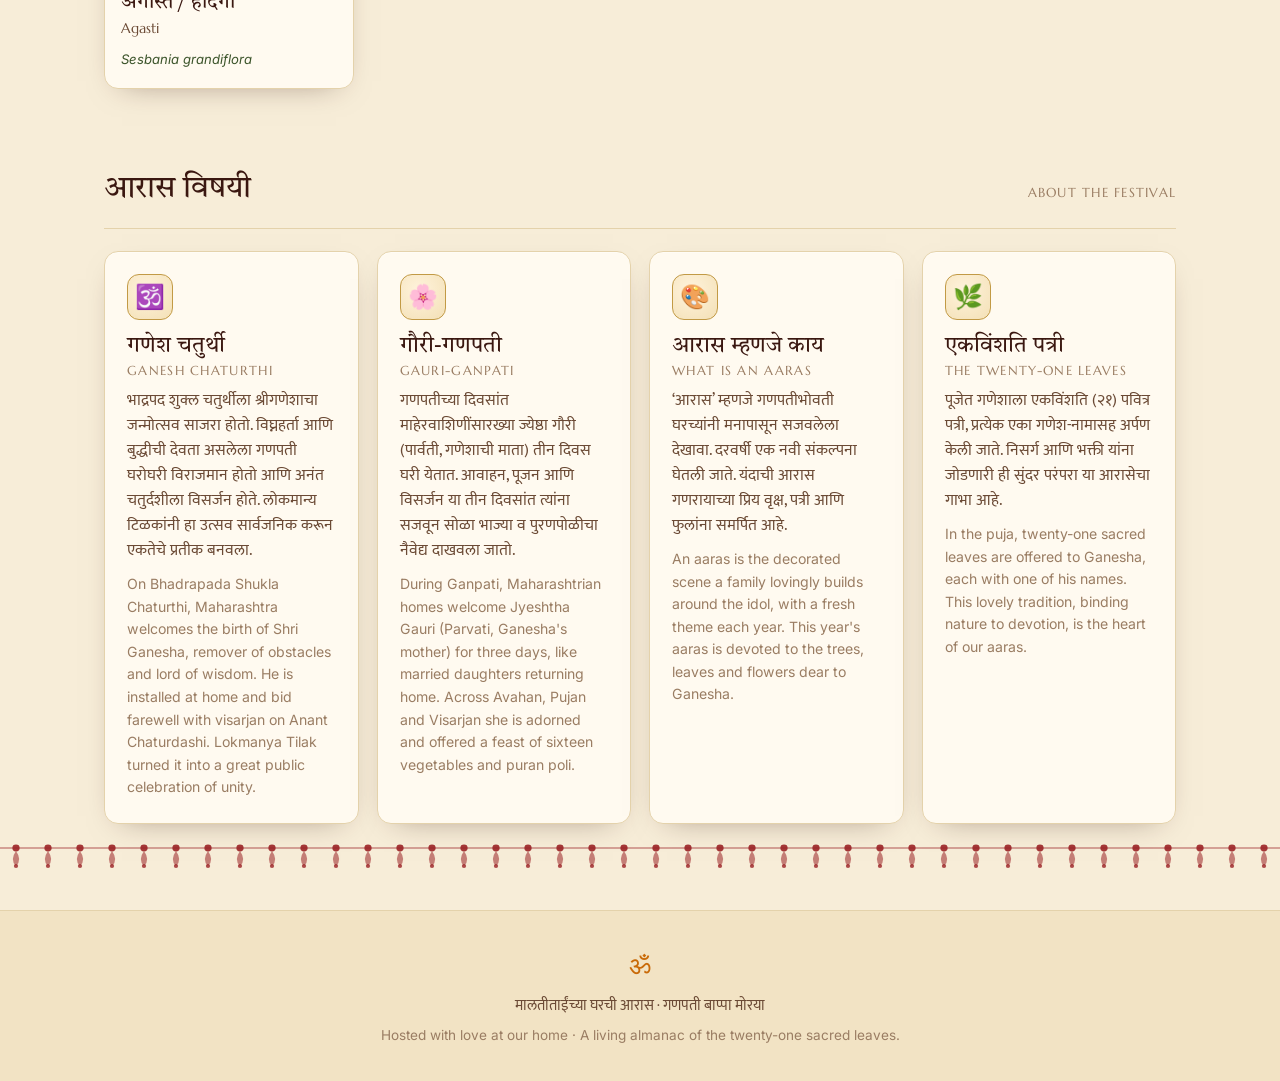
==== commit f6caba64: "Enrich patri pages with mom's master doc content (bilingual) - Parse the master Marathi + English do" ====
--- a/index.html
+++ b/index.html
@@ -9,11 +9,11 @@
   <link rel="preconnect" href="https://fonts.googleapis.com">
   <link rel="preconnect" href="https://fonts.gstatic.com" crossorigin>
   <link href="https://fonts.googleapis.com/css2?family=Tiro+Devanagari+Marathi&family=Mukta:wght@300;400;500;600&family=Marcellus&family=Inter:wght@400;500&display=swap" rel="stylesheet">
-  <link rel="stylesheet" href="assets/css/styles.css?v=7">
+  <link rel="stylesheet" href="assets/css/styles.css?v=8">
 </head>
 <body data-page="home">
   <div id="app"></div>
-  <script src="assets/js/data.js?v=7"></script>
-  <script src="assets/js/app.js?v=7"></script>
+  <script src="assets/js/data.js?v=8"></script>
+  <script src="assets/js/app.js?v=8"></script>
 </body>
 </html>
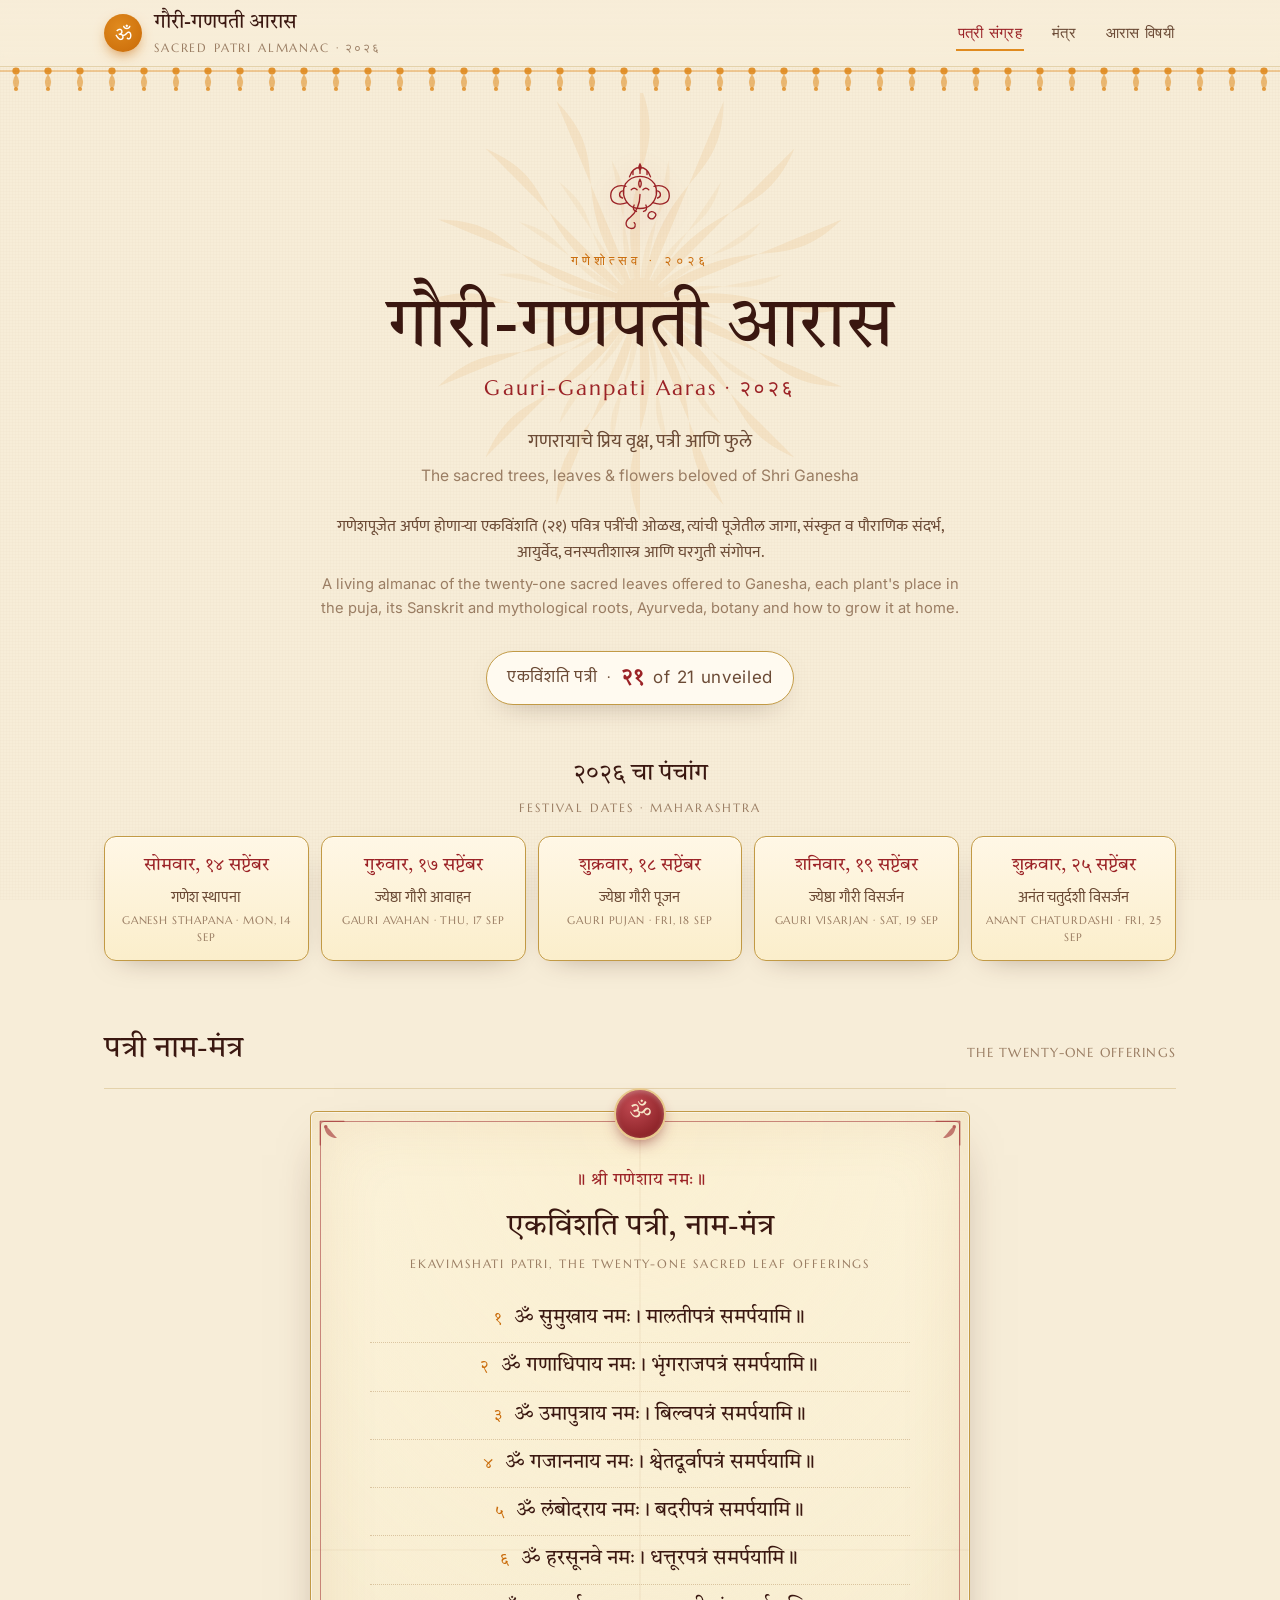
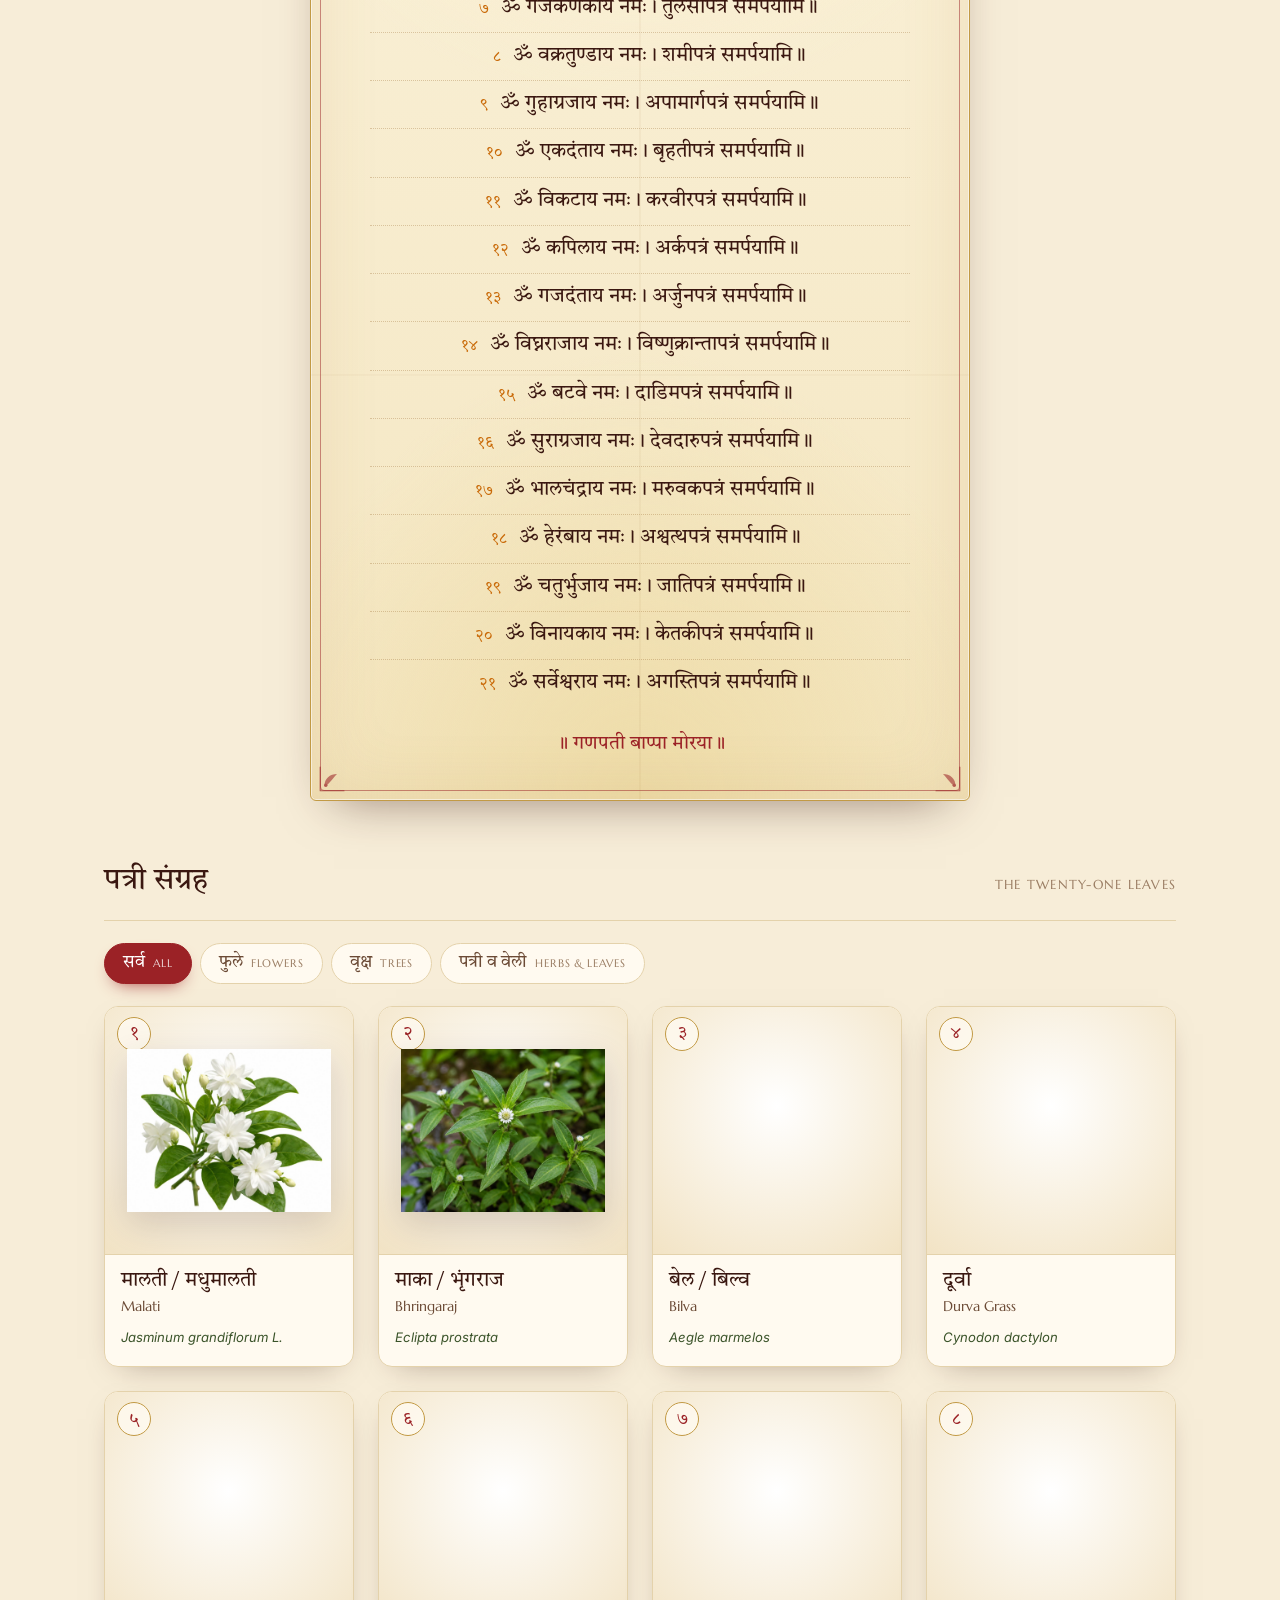
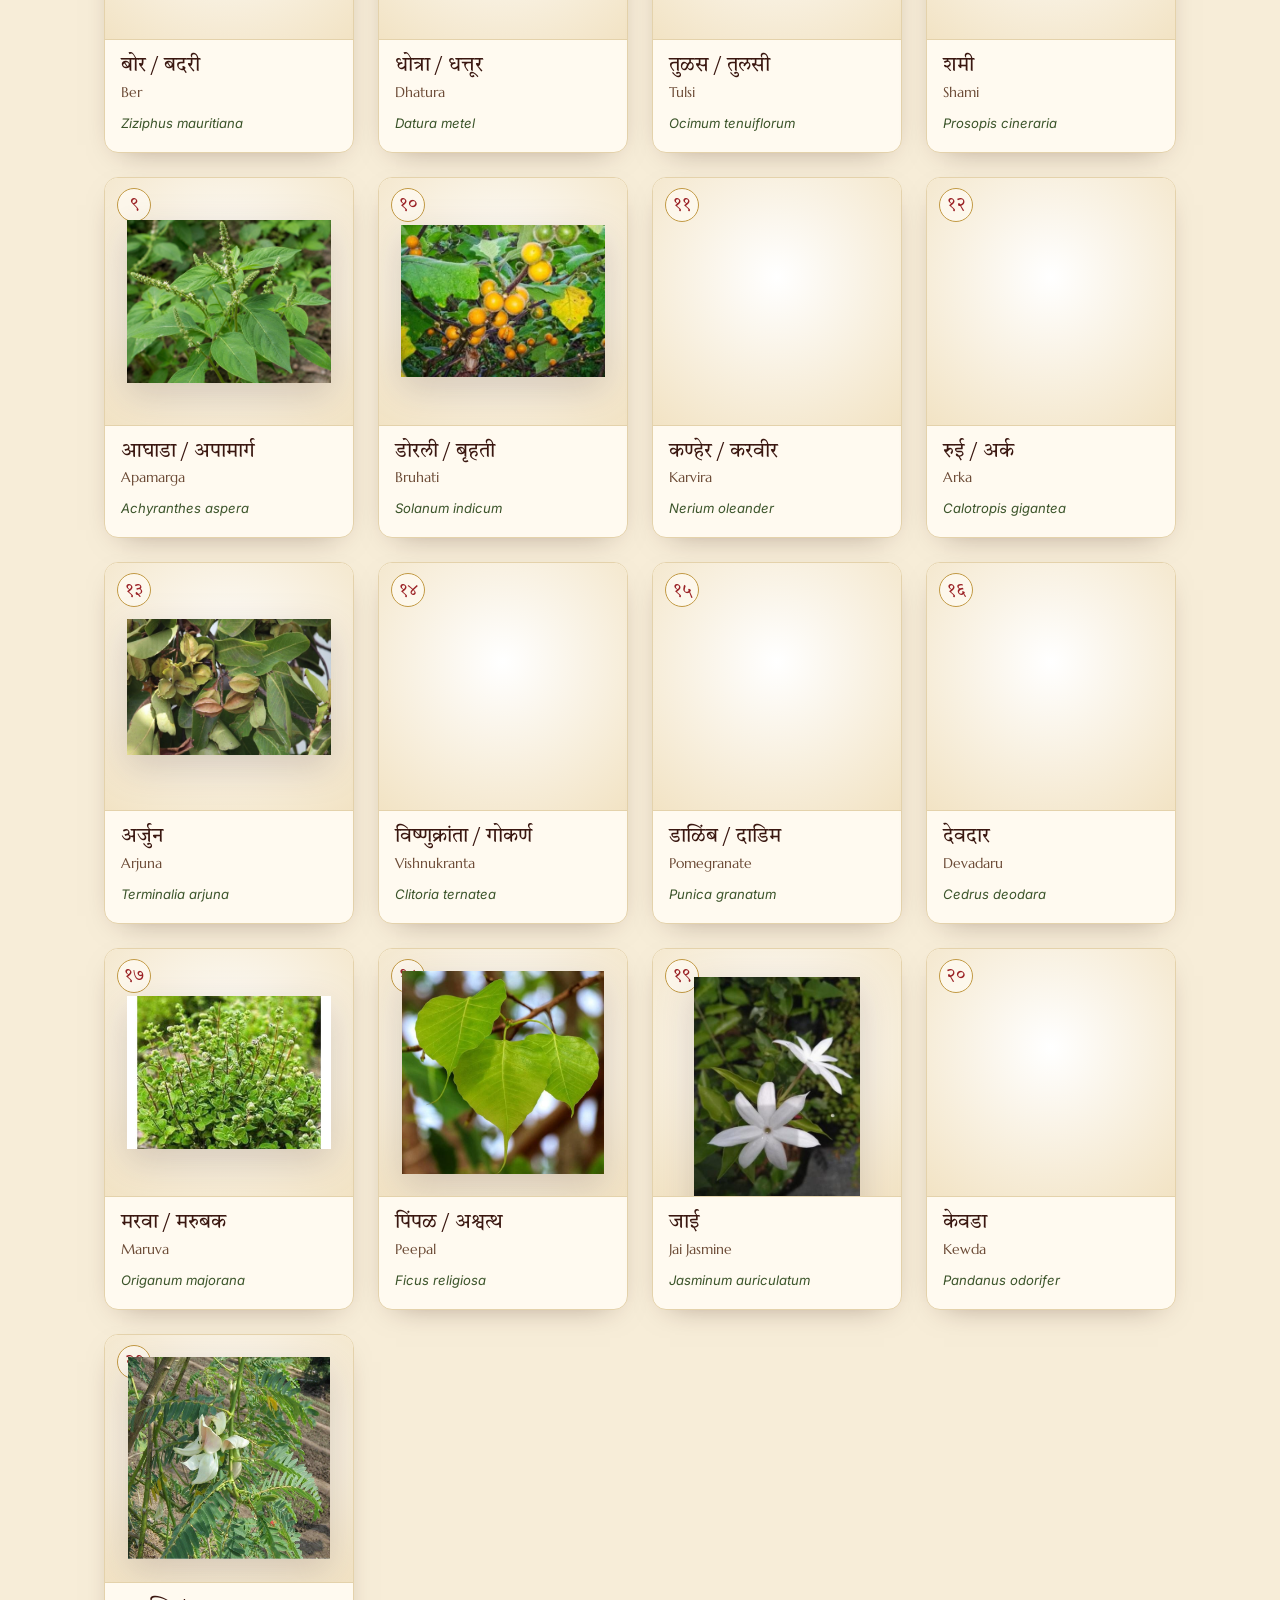
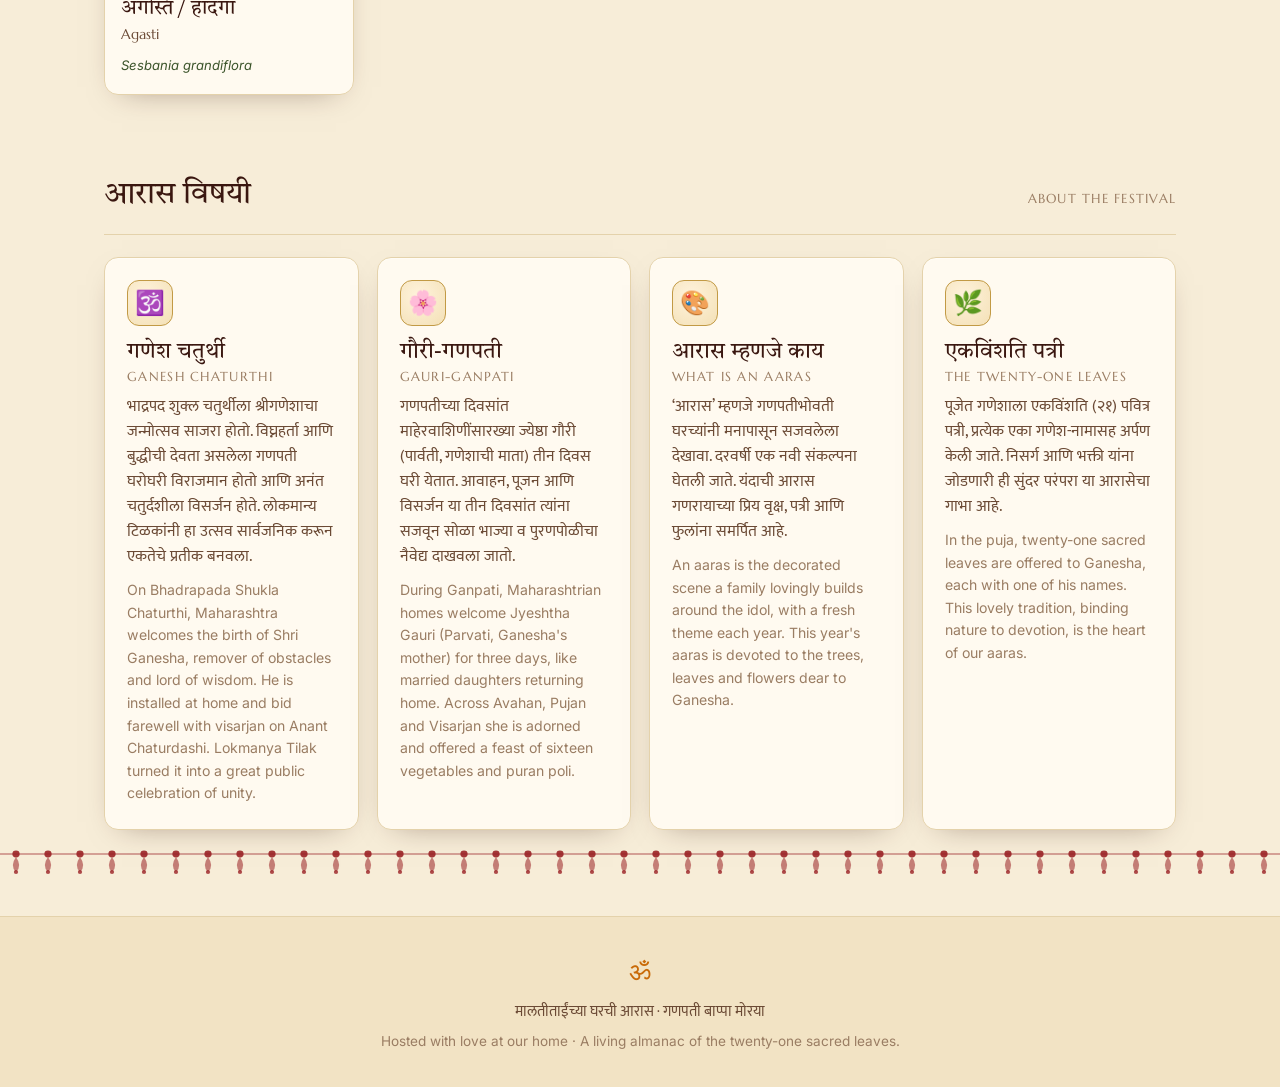
==== commit bcb894e6: "Phone optimization pass - Two-column patri grid down to 320px (tighter min + gap) - Larger touch tar" ====
--- a/index.html
+++ b/index.html
@@ -9,11 +9,11 @@
   <link rel="preconnect" href="https://fonts.googleapis.com">
   <link rel="preconnect" href="https://fonts.gstatic.com" crossorigin>
   <link href="https://fonts.googleapis.com/css2?family=Tiro+Devanagari+Marathi&family=Mukta:wght@300;400;500;600&family=Marcellus&family=Inter:wght@400;500&display=swap" rel="stylesheet">
-  <link rel="stylesheet" href="assets/css/styles.css?v=8">
+  <link rel="stylesheet" href="assets/css/styles.css?v=10">
 </head>
 <body data-page="home">
   <div id="app"></div>
-  <script src="assets/js/data.js?v=8"></script>
-  <script src="assets/js/app.js?v=8"></script>
+  <script src="assets/js/data.js?v=10"></script>
+  <script src="assets/js/app.js?v=10"></script>
 </body>
 </html>
--- a/assets/css/styles.css
+++ b/assets/css/styles.css
@@ -39,7 +39,10 @@
 
 *{ box-sizing:border-box; }
 [hidden]{ display:none !important; }   /* keep hidden placeholders truly hidden */
-html{ scroll-behavior:smooth; }
+html{ scroll-behavior:smooth; -webkit-text-size-adjust:100%; text-size-adjust:100%; }
+a, button{ -webkit-tap-highlight-color:rgba(155,34,38,.12); }
+section[id]{ scroll-margin-top:72px; }   /* anchor jumps clear the sticky header */
+.card--ready:active{ transform:scale(.98); }   /* touch feedback on phones */
 body{
   margin:0;
   background:
@@ -155,7 +158,7 @@
 .filters{ display:flex; flex-wrap:wrap; gap:8px; margin:0 0 22px; }
 .filter{ cursor:pointer; display:inline-flex; align-items:center; gap:8px;
   font-family:var(--lat-body); border:1px solid var(--edge); background:var(--card);
-  color:var(--ink-soft); padding:8px 16px; border-radius:999px; line-height:1;
+  color:var(--ink-soft); padding:11px 18px; border-radius:999px; line-height:1;
   transition:background .2s ease, border-color .2s ease, color .2s ease, transform .12s ease; }
 .filter .mr-d{ font-size:1.05rem; }
 .filter .en{ font-family:var(--lat-display); font-size:11px; letter-spacing:.08em;
@@ -278,8 +281,8 @@
 .grid-head span{ font-family:var(--lat-display); color:var(--ink-faint); letter-spacing:.1em;
   text-transform:uppercase; font-size:12.5px; }
 
-/* mobile-first: two comfortable columns on a phone, more as space allows */
-.grid{ display:grid; grid-template-columns:repeat(auto-fill,minmax(150px,1fr)); gap:14px; padding-bottom:20px; }
+/* mobile-first: two comfortable columns even on a 320px phone, more as space allows */
+.grid{ display:grid; grid-template-columns:repeat(auto-fill,minmax(132px,1fr)); gap:12px; padding-bottom:20px; }
 @media (min-width:560px){ .grid{ grid-template-columns:repeat(auto-fill,minmax(200px,1fr)); gap:20px; } }
 @media (min-width:900px){ .grid{ grid-template-columns:repeat(auto-fill,minmax(224px,1fr)); gap:24px; } }
 
@@ -327,7 +330,7 @@
    ===================================================================== */
 .detail-hero{ padding:38px 0 8px; }
 .crumb{ font-family:var(--lat-display); letter-spacing:.06em; font-size:14px; color:var(--ink-faint);
-  text-decoration:none; display:inline-flex; align-items:center; gap:8px; }
+  text-decoration:none; display:inline-flex; align-items:center; gap:8px; padding:8px 2px; margin:-4px 0; }
 .crumb:hover{ color:var(--kumkum); }
 
 .plate-row{ display:grid; grid-template-columns:1fr 1fr; gap:44px; align-items:center; margin-top:26px; }
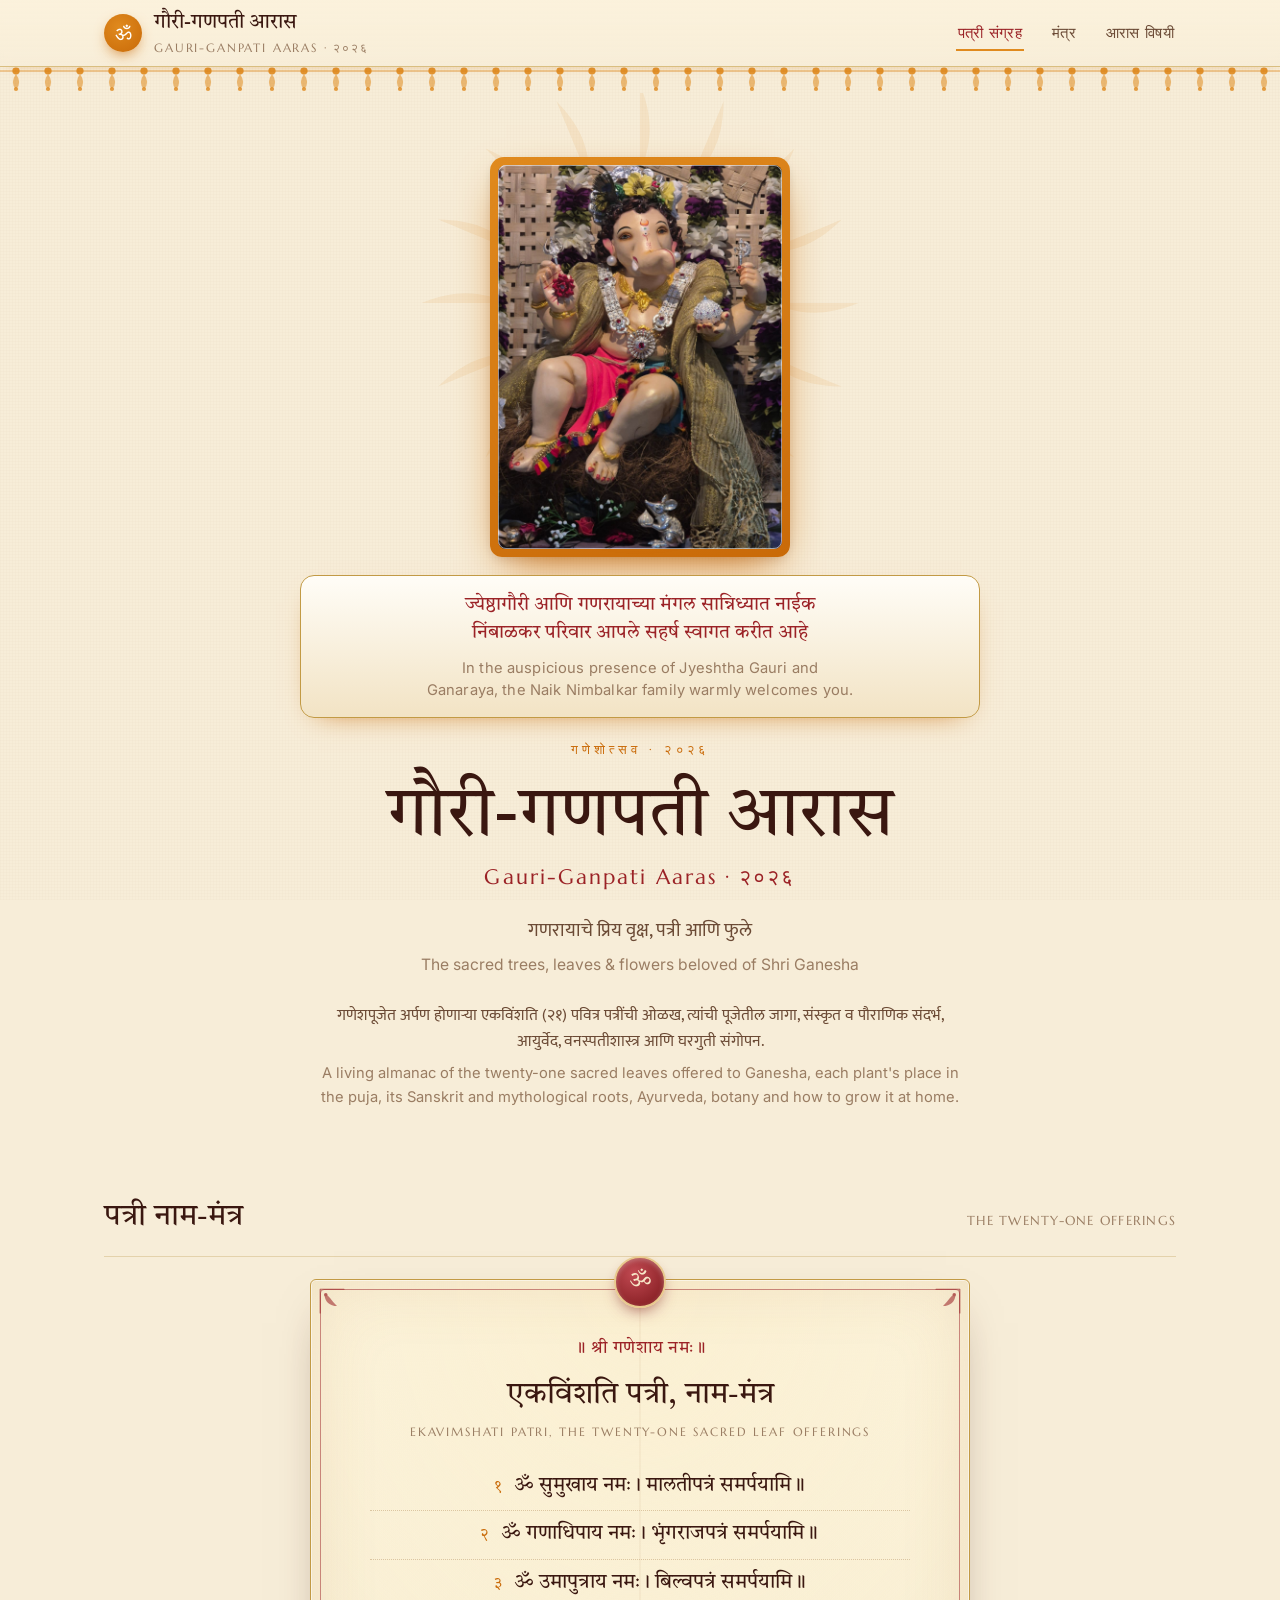
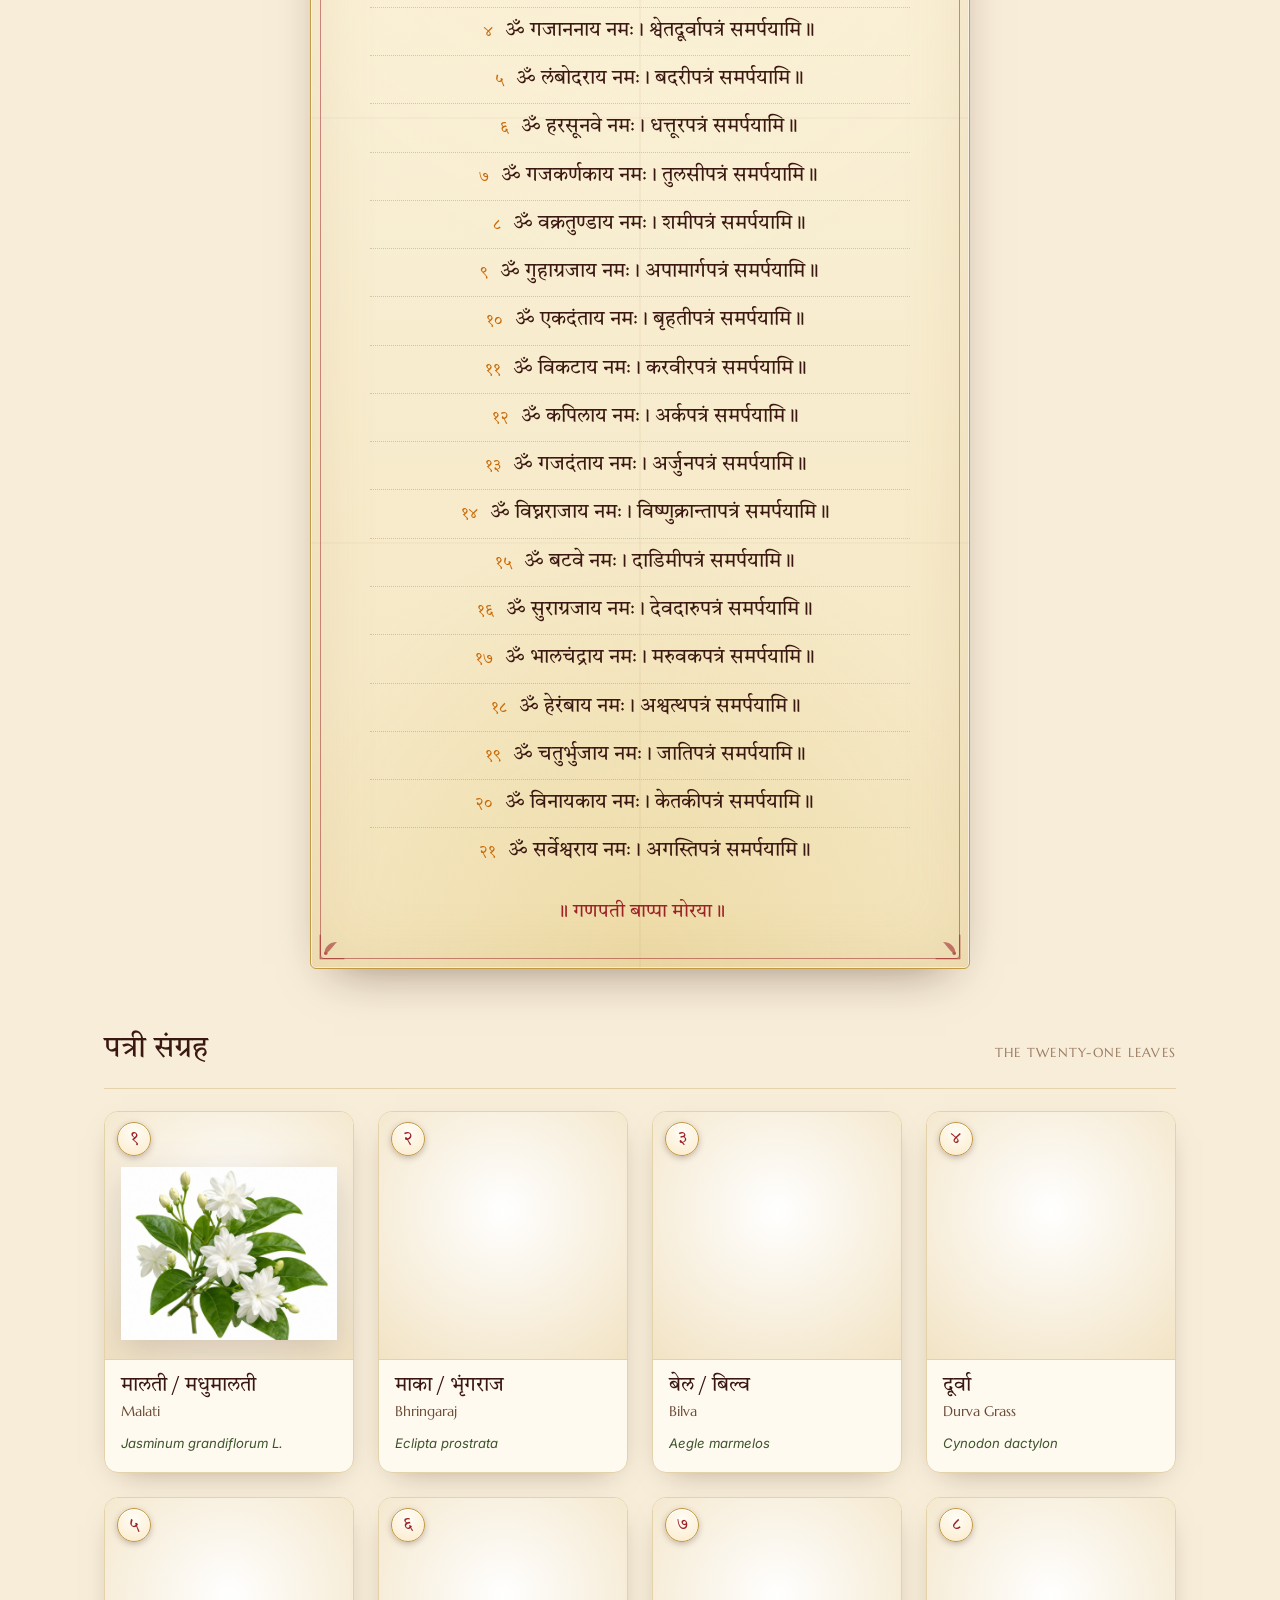
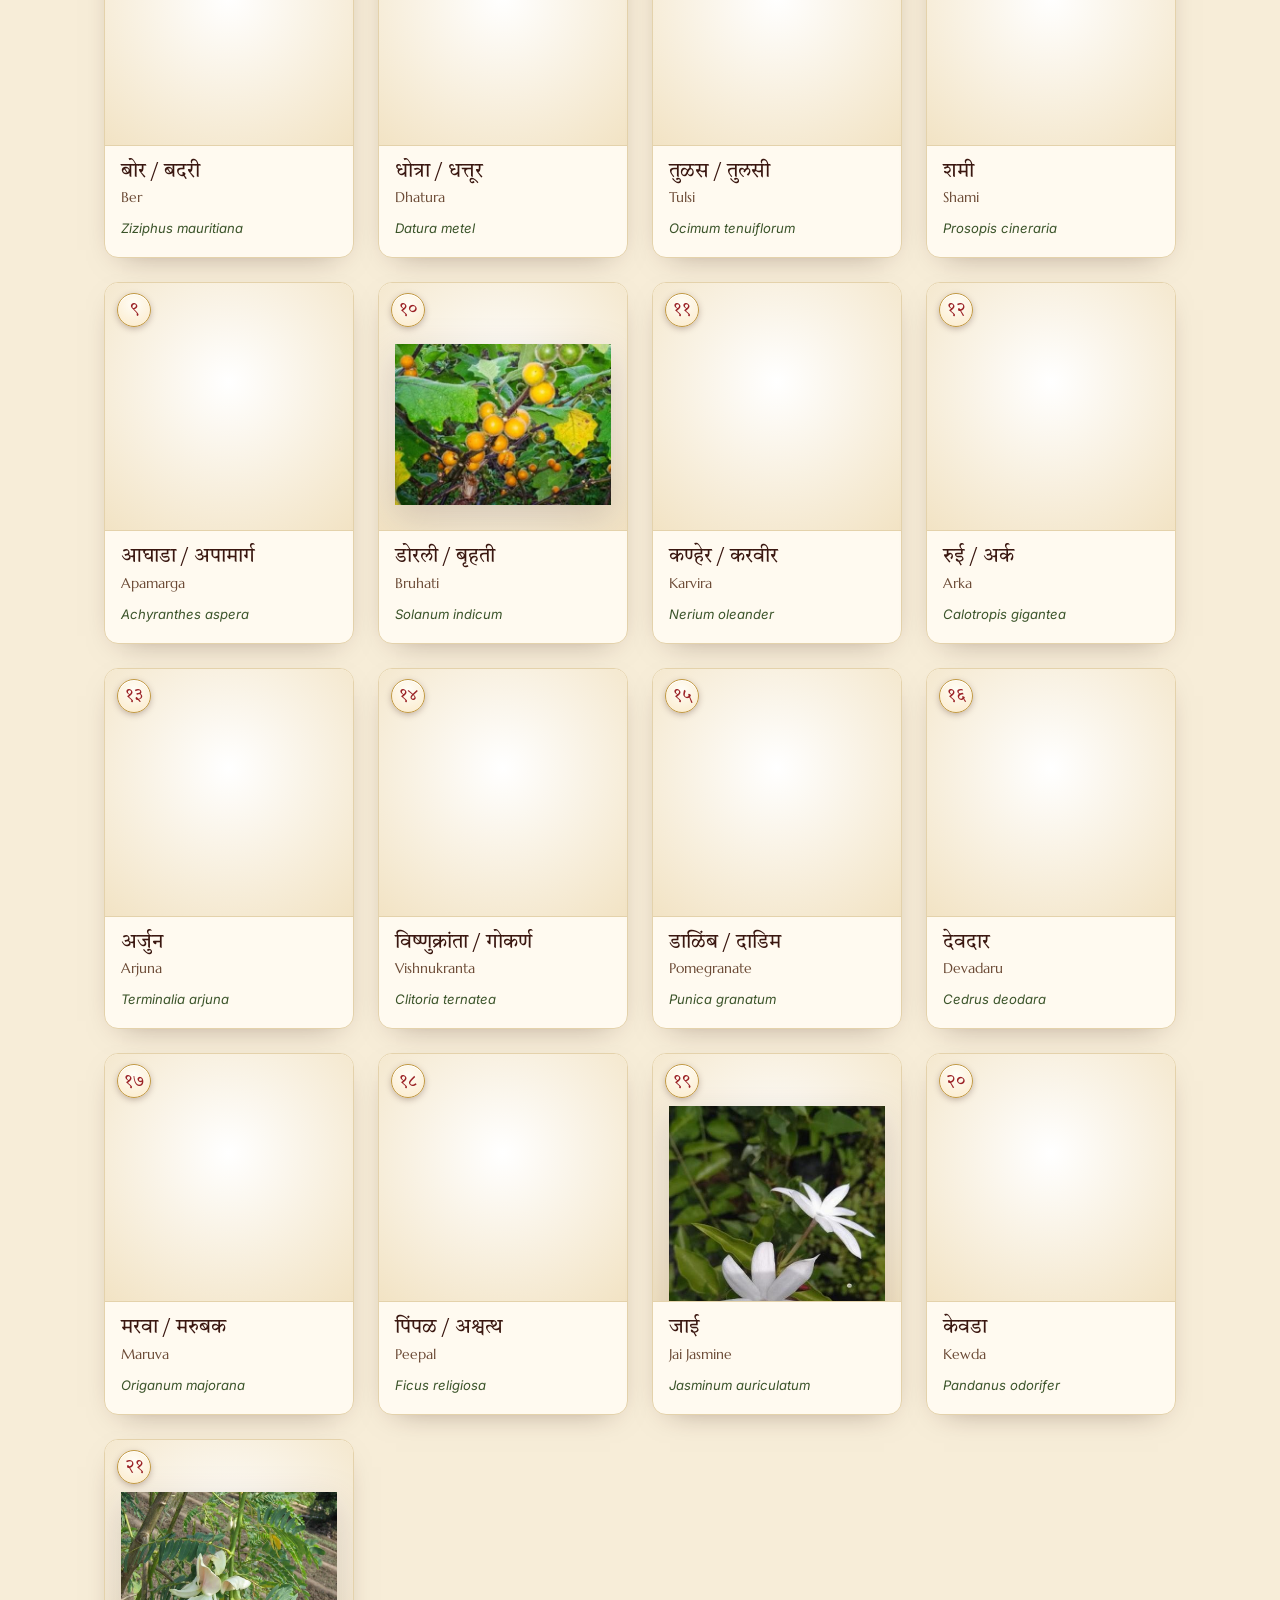
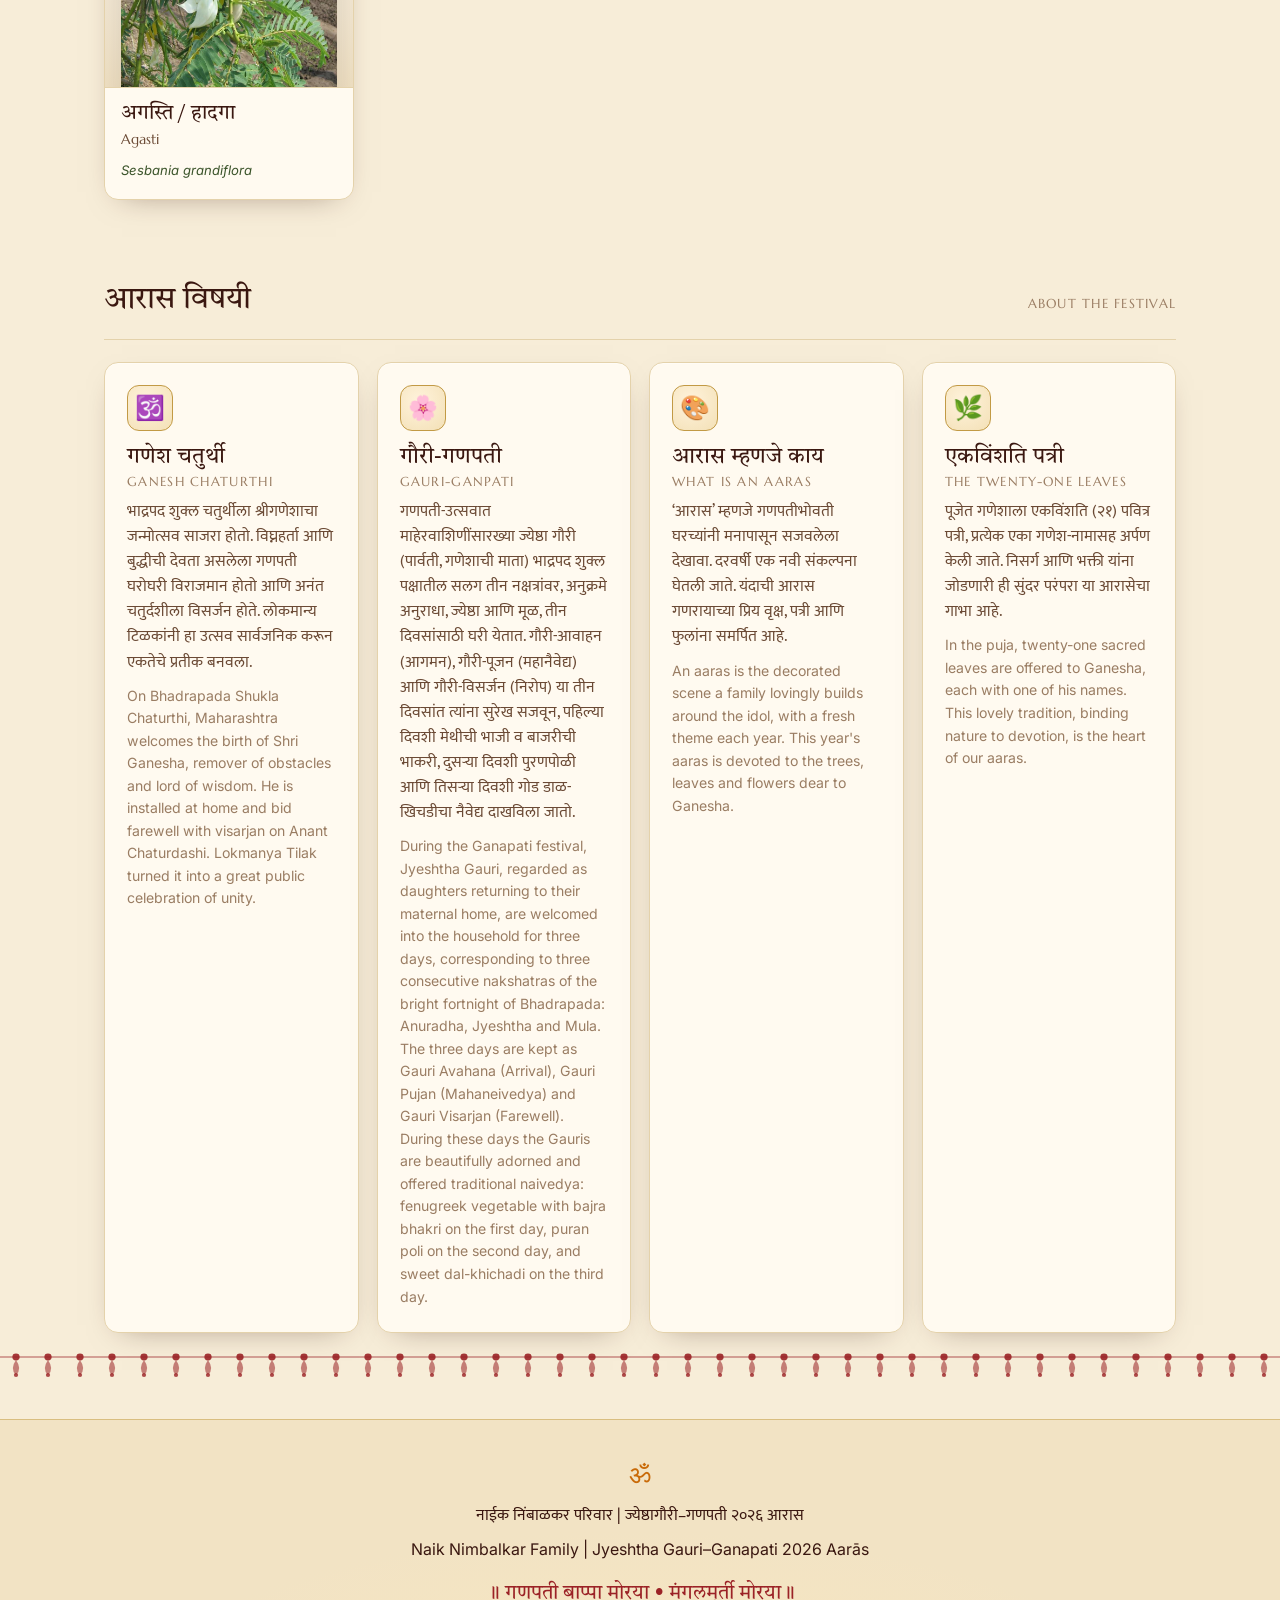
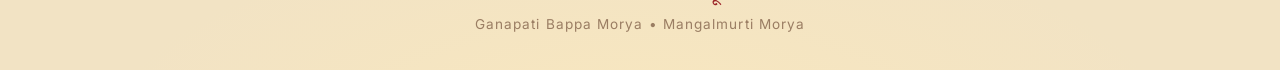
==== commit 8d1537dc: "Naik Nimbalkar branding, home Ganpati photo, festive polish - Add family welcome banner and Naik Nim" ====
--- a/index.html
+++ b/index.html
@@ -9,11 +9,11 @@
   <link rel="preconnect" href="https://fonts.googleapis.com">
   <link rel="preconnect" href="https://fonts.gstatic.com" crossorigin>
   <link href="https://fonts.googleapis.com/css2?family=Tiro+Devanagari+Marathi&family=Mukta:wght@300;400;500;600&family=Marcellus&family=Inter:wght@400;500&display=swap" rel="stylesheet">
-  <link rel="stylesheet" href="assets/css/styles.css?v=10">
+  <link rel="stylesheet" href="assets/css/styles.css?v=20">
 </head>
 <body data-page="home">
   <div id="app"></div>
-  <script src="assets/js/data.js?v=10"></script>
-  <script src="assets/js/app.js?v=10"></script>
+  <script src="assets/js/data.js?v=20"></script>
+  <script src="assets/js/app.js?v=20"></script>
 </body>
 </html>
--- a/assets/css/styles.css
+++ b/assets/css/styles.css
@@ -46,7 +46,8 @@
 body{
   margin:0;
   background:
-    radial-gradient(1200px 600px at 50% -10%, #fbf4e2 0%, transparent 60%),
+    radial-gradient(1100px 520px at 50% -8%, #fdf3d6 0%, transparent 62%),
+    radial-gradient(900px 520px at 50% 106%, #f7e9c4 0%, transparent 60%),
     var(--paper);
   color:var(--ink);
   font-family:var(--lat-body);
@@ -84,9 +85,10 @@
    ===================================================================== */
 .site-head{
   position:sticky; top:0; z-index:20;
-  background:linear-gradient(#f7edd8f2,#f7edd8e6);
+  background:linear-gradient(#fbf2dcf2,#f7edd8e6);
   backdrop-filter:blur(6px);
-  border-bottom:1px solid var(--edge);
+  border-bottom:1px solid var(--gold-soft);
+  box-shadow:0 2px 14px -10px var(--saffron-deep);
 }
 .site-head .wrap{ display:flex; align-items:center; gap:16px; height:66px; }
 .brand{ display:flex; align-items:center; gap:12px; text-decoration:none; margin-right:auto; }
@@ -108,6 +110,17 @@
    HERO (home)
    ===================================================================== */
 .hero{ text-align:center; padding:64px 0 28px; }
+.hero-welcome{
+  max-width:680px; margin:0 auto 22px; padding:16px 22px;
+  border:1px solid var(--gold); border-radius:14px;
+  background:linear-gradient(180deg, #fffdf7, var(--paper-2));
+  box-shadow:0 10px 28px -18px var(--saffron-deep);
+  font-family:var(--dev-display); font-size:1.18rem; line-height:1.5;
+  color:var(--kumkum); text-wrap:balance;
+}
+.hero-welcome .en{ display:block; margin-top:8px; font-family:var(--lat-body);
+  font-size:.92rem; color:var(--ink-faint); letter-spacing:.01em; }
+@media (max-width:640px){ .hero-welcome{ font-size:1.05rem; padding:14px 16px; } }
 .hero .kicker{
   font-family:var(--lat-display); letter-spacing:.32em; text-transform:uppercase;
   font-size:13px; color:var(--saffron-deep); margin:0 0 18px;
@@ -150,6 +163,34 @@
 
 /* line-art Ganesha emblem */
 .hero-emblem{ display:flex; justify-content:center; margin:0 0 6px; }
+.hero-murti{
+  margin:0 auto 18px; width:min(300px, 74vw); aspect-ratio:3/4;
+  border-radius:14px 14px 12px 12px; overflow:hidden; position:relative;
+  padding:8px; background:
+    linear-gradient(160deg, var(--saffron), var(--saffron-deep));
+  box-shadow:0 18px 44px -16px var(--saffron-deep), 0 4px 14px -6px rgba(58,23,16,.35);
+}
+.hero-murti::after{
+  content:""; position:absolute; inset:8px; border-radius:8px;
+  border:1px solid #fff8; pointer-events:none;
+}
+.hero-murti::before{
+  content:""; position:absolute; inset:-30px; z-index:-1; border-radius:28px;
+  background:radial-gradient(circle at 50% 46%, rgba(224,138,30,.30), transparent 70%);
+  filter:blur(4px); pointer-events:none;
+}
+@media (prefers-reduced-motion:no-preference){
+  .hero-murti::before{ animation:diyaGlow 4.6s ease-in-out infinite; }
+}
+@keyframes diyaGlow{ 0%,100%{ opacity:.7; } 50%{ opacity:1; } }
+.hero-murti img{ width:100%; height:100%; object-fit:cover; border-radius:8px; display:block; }
+.hero-murti .murti-fallback{ display:none; }
+.hero-murti.noimg{ background:var(--paper-2); box-shadow:none; padding:0;
+  border:1px solid var(--gold); place-items:center; display:grid; }
+.hero-murti.noimg::after{ display:none; }
+.hero-murti.noimg .murti-fallback{ display:grid; place-items:center; }
+.hero-murti.noimg .ganesha{ width:96px; color:var(--kumkum); }
+@media (max-width:640px){ .hero-murti{ width:min(240px, 66vw); margin-bottom:14px; } }
 .ganesha{ width:82px; height:auto; color:var(--kumkum);
   filter:drop-shadow(0 8px 14px rgba(155,34,38,.22)); }
 @media (max-width:640px){ .ganesha{ width:66px; } }
@@ -300,17 +341,20 @@
   position:relative; aspect-ratio:1/1; background:
     radial-gradient(circle at 50% 40%, #fff, var(--paper-2));
   display:grid; place-items:center; border-bottom:1px solid var(--edge); overflow:hidden;
-}
-.card__plate img{ width:82%; height:82%; object-fit:contain;
+  padding:52px 16px 16px;
+}
+.card__plate img{ width:100%; height:100%; object-fit:contain;
   filter:drop-shadow(0 12px 18px rgba(58,23,16,.18));
   transition:transform .5s cubic-bezier(.2,.7,.2,1); }
-.card--ready:hover .card__plate img{ transform:scale(1.06) rotate(-1deg); }
+.card--ready:hover .card__plate img{ transform:scale(1.04); }
 .card__no{ transition:background .3s ease, color .3s ease, border-color .3s ease; }
 .card__no{
   position:absolute; top:10px; left:12px; font-family:var(--dev-display);
   font-size:1.15rem; color:var(--kumkum);
   width:34px; height:34px; display:grid; place-items:center;
-  border:1px solid var(--gold); border-radius:50%; background:#fffaf0cc;
+  border:1px solid var(--gold); border-radius:50%;
+  background:radial-gradient(circle at 50% 30%, #fffdf6, #fbeaca);
+  box-shadow:0 2px 7px -1px rgba(58,23,16,.35), inset 0 1px 0 #fff; z-index:2;
 }
 .card__soon{
   position:absolute; inset:0; display:grid; place-items:center; gap:6px;
@@ -439,11 +483,18 @@
 /* =====================================================================
    FOOTER
    ===================================================================== */
-.site-foot{ margin-top:40px; border-top:1px solid var(--edge); background:var(--paper-2); }
+.site-foot{ margin-top:40px; border-top:1px solid var(--gold-soft);
+  background:
+    radial-gradient(760px 280px at 50% 122%, #f8e7bf 0%, transparent 70%),
+    var(--paper-2); }
 .site-foot .wrap{ padding:34px 24px; text-align:center; color:var(--ink-soft); }
 .site-foot .om{ font-size:1.6rem; color:var(--saffron-deep); }
 .site-foot p{ margin:8px 0 0; font-size:.92rem; }
 .site-foot .en{ color:var(--ink-faint); font-size:.85rem; }
+.site-foot .foot-host{ font-size:1rem; color:var(--ink); }
+.site-foot .foot-morya{ margin-top:16px; font-family:var(--dev-display);
+  font-size:1.25rem; color:var(--kumkum); }
+.site-foot .foot-morya-en{ margin-top:4px; letter-spacing:.08em; }
 
 /* =====================================================================
    RESPONSIVE  (mobile-first refinements; most people open this on a phone)
@@ -482,6 +533,7 @@
   .card__body .en{ font-size:.82rem; }
   .card__body em{ font-size:.72rem; margin-top:6px; }
   .card__no{ width:28px; height:28px; font-size:1rem; top:8px; left:8px; }
+  .card__plate{ padding:40px 12px 12px; }
 
   .dates-head .mr-d{ font-size:1.25rem; }
   .fcard{ padding:18px 18px 20px; }
